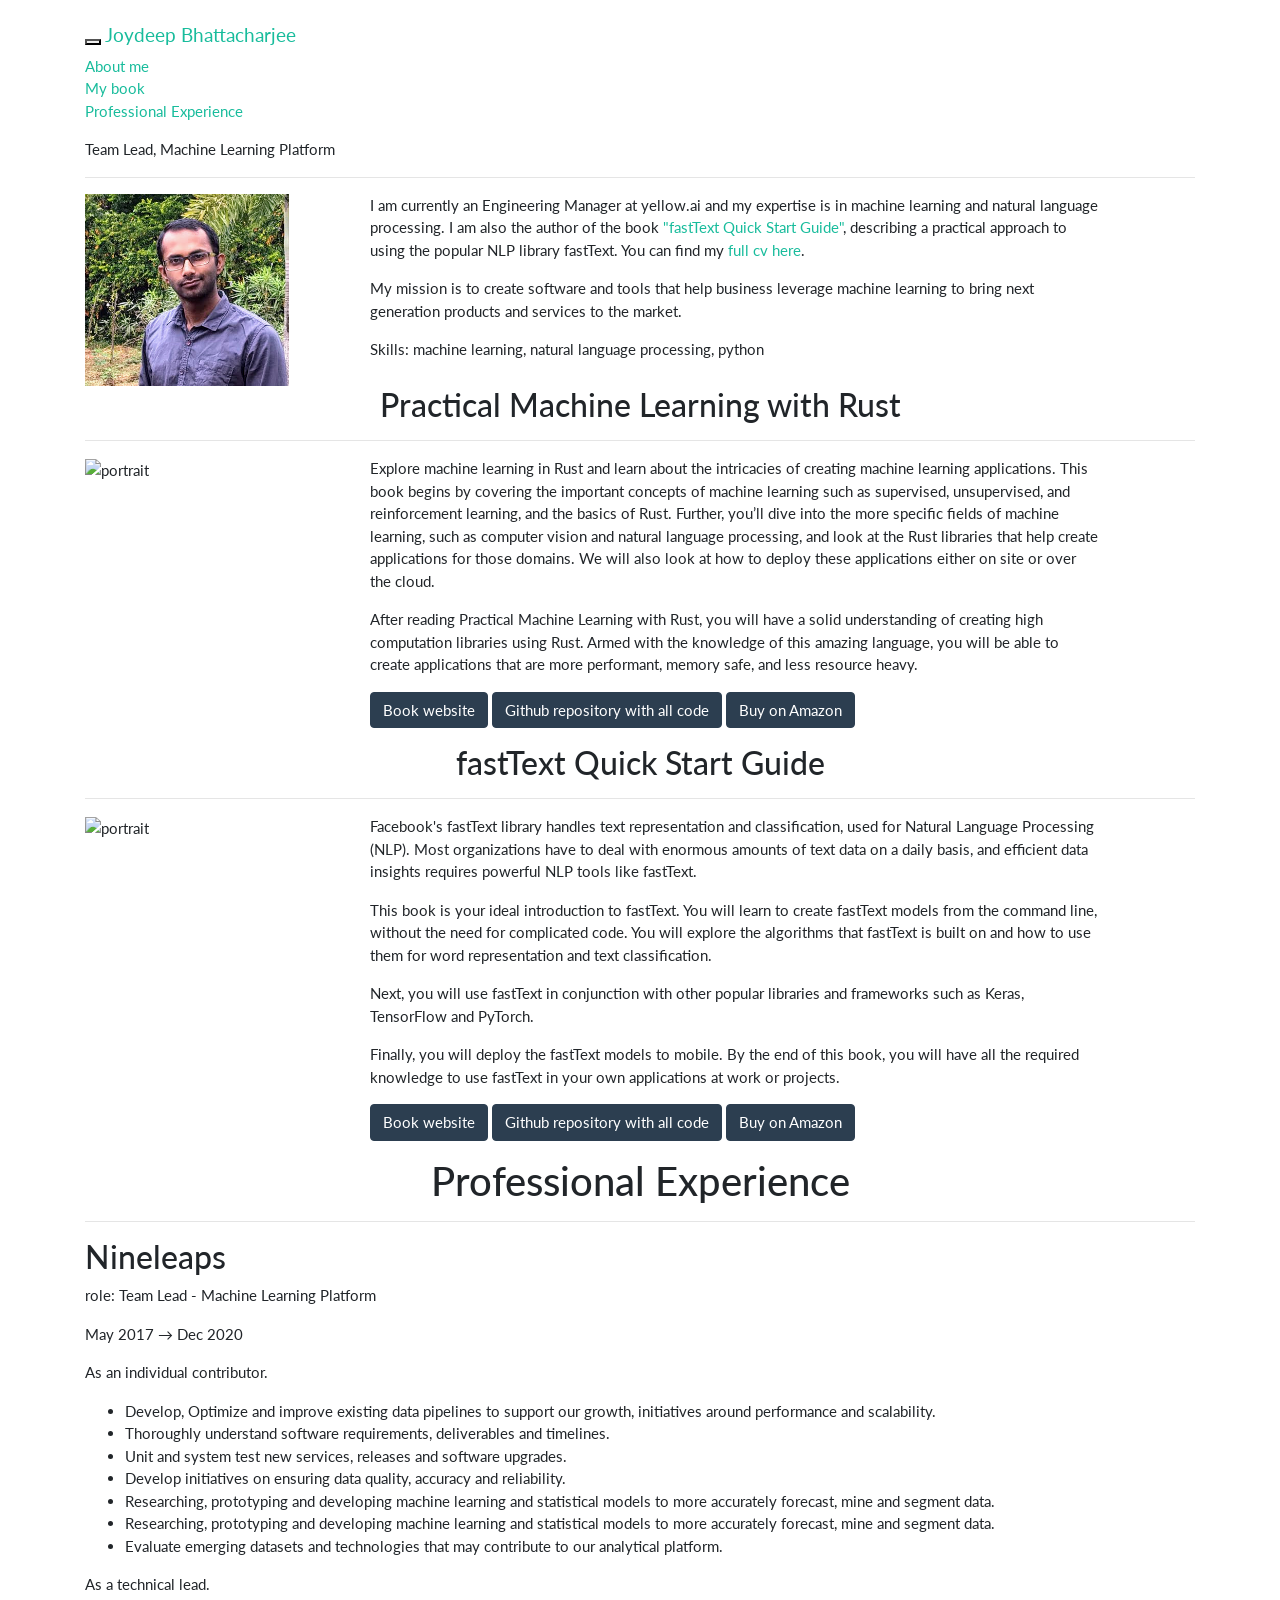
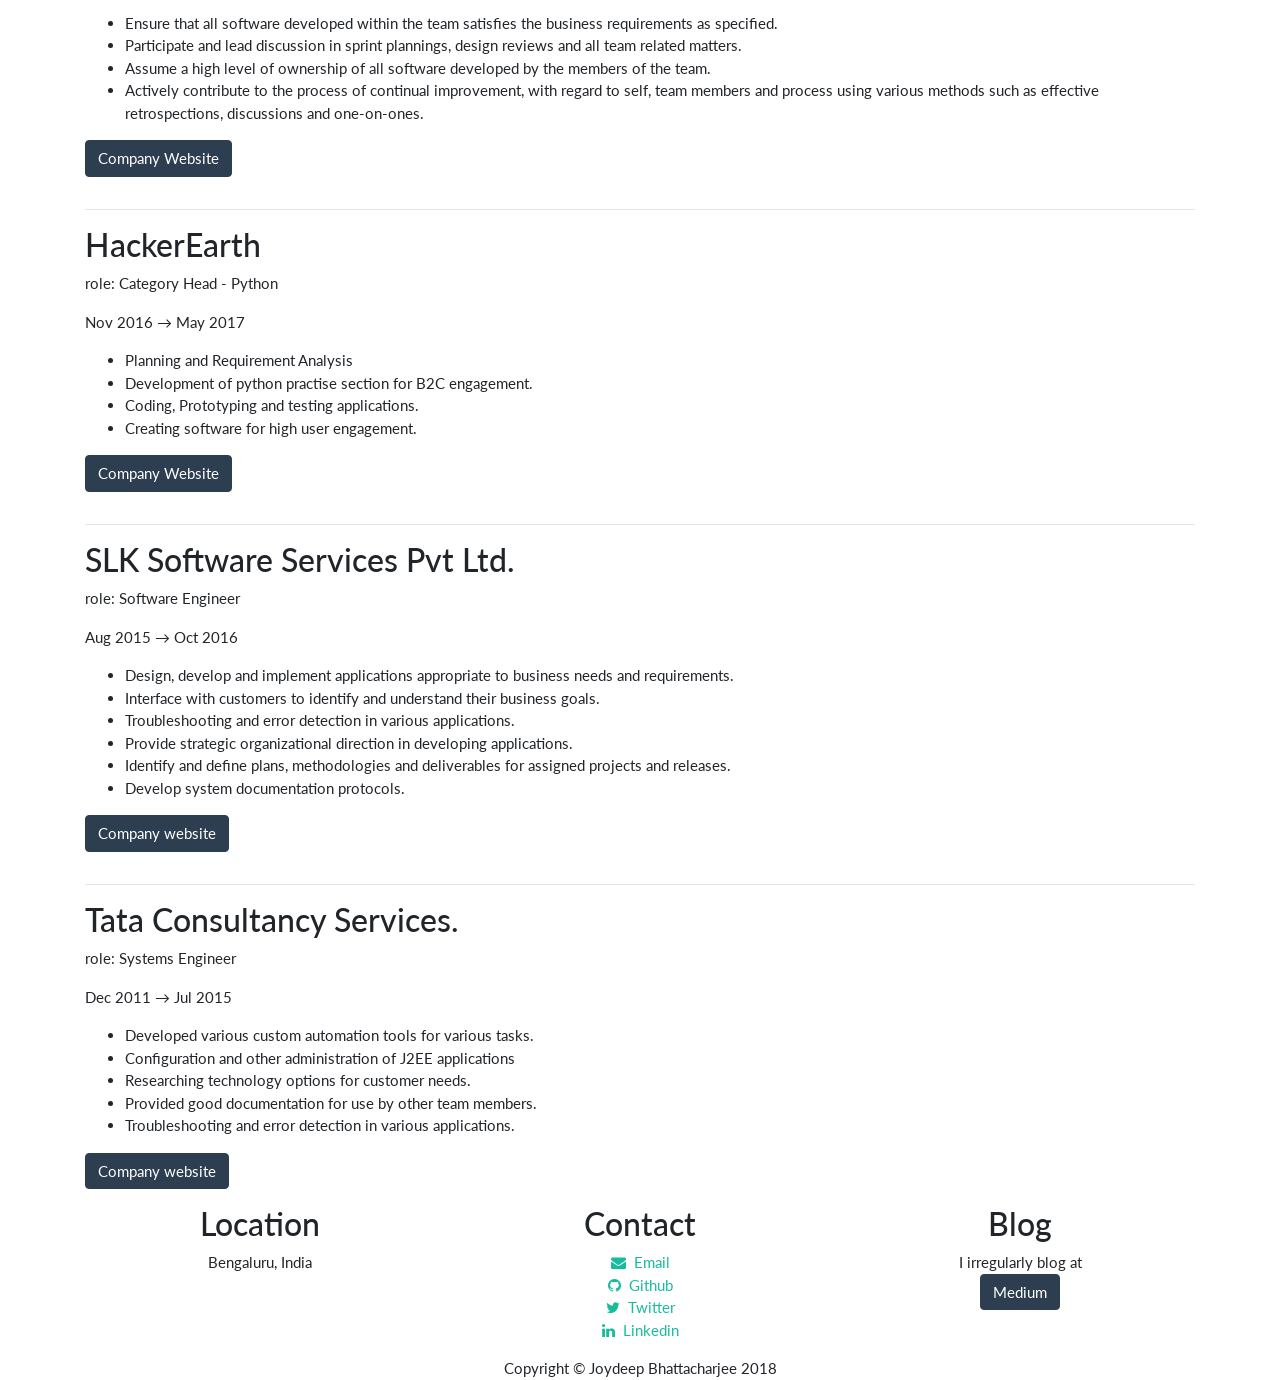
==== index.html @ 5b364156 "update nineleaps" ====
<!DOCTYPE html>
<html lang="en">

<head>

    <meta charset="utf-8">
    <meta http-equiv="X-UA-Compatible" content="IE=edge">
    <meta name="viewport" content="width=device-width, initial-scale=1">
    <meta name="description" content="Joydeep Bhattacharjee is a Principal Engineer working for Nineleaps. He works primarily in developing intelligent systems that can parse, process and data to solve challenging problems at work.">
    <meta name="author" content="Andreas Mueller">

    <title>Joydeep Bhattacharjee - Team Lead, Machine Learning Platform</title>

    <!-- Global site tag (gtag.js) - Google Analytics -->
    <!-- inpiration http://amueller.github.io/ -->
    <script async src="https://www.googletagmanager.com/gtag/js?id=UA-113098568-1"></script>
    <script>
  window.dataLayer = window.dataLayer || [];
    function gtag(){dataLayer.push(arguments);}
      gtag('js', new Date());

        gtag('config', 'UA-113098568-1');
    </script>

    <!-- Bootstrap Core CSS - Uses Bootswatch Flatly Theme: http://bootswatch.com/flatly/ -->
    <link href="css/bootstrap.min.css" rel="stylesheet">
    <!-- <link rel="stylesheet" href="http://maxcdn.bootstrapcdn.com/bootstrap/3.3.5/css/bootstrap.min.css"> -->
    <!-- <link href="https://stackpath.bootstrapcdn.com/bootstrap/4.1.3/css/bootstrap.min.css" rel="stylesheet"> -->
    <script src="https://ajax.googleapis.com/ajax/libs/jquery/1.11.3/jquery.min.js"></script>
    <script src="https://maxcdn.bootstrapcdn.com/bootstrap/3.3.5/js/bootstrap.min.js"></script>

    <!-- Custom CSS -->
    <link href="css/freelancer.css" rel="stylesheet">


    <!-- Custom Fonts -->
    <link href="https://stackpath.bootstrapcdn.com/font-awesome/4.7.0/css/font-awesome.min.css" rel="stylesheet" type="text/css">
    <link href="https://fonts.googleapis.com/css?family=Montserrat:400,700" rel="stylesheet" type="text/css">
    <link href="https://fonts.googleapis.com/css?family=Lato:400,700,400italic,700italic" rel="stylesheet" type="text/css">

    <!-- HTML5 Shim and Respond.js IE8 support of HTML5 elements and media queries -->
    <!-- WARNING: Respond.js doesn't work if you view the page via file:// -->
    <!--[if lt IE 9]>
        <script src="https://oss.maxcdn.com/libs/html5shiv/3.7.0/html5shiv.js"></script>
        <script src="https://oss.maxcdn.com/libs/respond.js/1.4.2/respond.min.js"></script>
    <![endif]-->

</head>

<body id="page-top" class="index">

    <nav class="navbar navbar-default navbar-fixed-top">
      <div class="container">
        <div class="navbar-header page-scroll">
            <button type="button" class="navbar-toggle" data-toggle="collapse" data-target="#bs-example-navbar-collapse-1">
                <span class="sr-only">Toggle navigation</span>
                <span class="icon-bar"></span>
                <span class="icon-bar"></span>
                <span class="icon-bar"></span>
            </button>
          <a class="navbar-brand" href="#page-top">Joydeep Bhattacharjee</a>
        </div>
        <!-- Collect the nav links, forms, and other content for toggling -->
        <!-- <div class="collapse navbar-collapse" id="bs-example-navbar-collapse-1"> -->
        <div class="active navbar-collapse" id="bs-example-navbar-collapse-1">
            <ul class="nav navbar-nav navbar-right">
                <li class="hidden">
                    <a href="#page-top"></a>
                </li>
                <li class="page-scroll">
                    <a href="#cv">About me</a>
                </li>
                <li class="page-scroll">
                    <a href="#book">My book</a>
                </li>
                <li class="page-scroll">
                    <a href="#software">Professional Experience</a>
                </li>
                <!-- <li class="page-scroll"><a href="#petprojects">Pet Projects</a></li> -->
            </ul>
        </div>
      </div>
    </nav>

    <!-- Header -->
    <header>
    <section id="cv" class="success">
        <div class="container">
            <div class="row">
                <div class="col-sm-12">
                    <div class="intro-text">
                        <span class="skills">Team Lead, Machine Learning Platform</span>
                        <hr class="star-light">
                    </div>
                </div>
            </div>
            <div class="row">   
                <div class="col-sm-3">
                    <img src="images/IMG-20171218-WA0020.jpg" alt="portrait" class="img-responsive img-rounded" alt="Cinque Terre" style="width:80%">
                </div>
                <div class="col-sm-8 text-left">
                    <p> I am currently an Engineering Manager at yellow.ai and my expertise is in machine learning and natural language processing. I am also the author of the book <a
                        href="#book">"fastText Quick Start Guide"</a>, describing a
                    practical approach to using the popular NLP library fastText.
                    You can find my <a href="https://github.com/infinite-Joy/infinite-Joy.github.io/raw/master/docs/joydeep_resume.pdf">full cv here</a>.  </p>
                    <p>
                    My mission is to create software and tools that help business leverage machine learning
                    to bring next generation products and services to the market.</p>
                    <p>
                    	Skills: machine learning, natural language processing, python
                    </p>
                </div>
            </div>
        </div>
    </section>
    </header>

    <section id="book1">
        <div class="container">
            <div class="row">
                <div class="col-sm-12">
                    <div class="text-center">
                        <h3>Practical Machine Learning with Rust</h3>
                        <hr class="star-primary">
                    </div>
                </div>
            </div>
            <div class="row">   
                <div class="col-sm-3">
                    <img src="https://images-na.ssl-images-amazon.com/images/I/41DTUUR59fL._SX331_BO1,204,203,200_.jpg" alt="portrait" class="img-responsive img-rounded" alt="Cinque Terre" style="width:80%">
                </div>
                <div class="col-sm-8 text-left">
                    <p>
                    Explore machine learning in Rust and learn about the intricacies of creating machine learning applications. This book begins by covering the important concepts of machine learning such as supervised, unsupervised, and reinforcement learning, and the basics of Rust. Further, you’ll dive into the more specific fields of machine learning, such as computer vision and natural language processing, and look at the Rust libraries that help create applications for those domains. We will also look at how to deploy these applications either on site or over the cloud.
                    </p>
                    <p>
                    	After reading Practical Machine Learning with Rust, you will have a solid understanding of creating high computation libraries using Rust. Armed with the knowledge of this amazing language, you will be able to create applications that are more performant, memory safe, and less resource heavy.
                    </p>
                    <p>
                    <a class="btn btn-primary" href="https://www.packtpub.com/big-data-and-business-intelligence/fasttext-quick-start-guide">Book website<span
                            class="glyphicon glyphicon-chevron-right">
                    </span></a>
                    <a class="btn btn-primary" href="https://github.com/PacktPublishing/fastText-Quick-Start-Guide">Github repository with all code <span
                            class="glyphicon glyphicon-chevron-right">
                    </span></a>
                    <a class="btn btn-primary" href="https://www.amazon.com/fastText-Quick-Start-Guide-representation-ebook/dp/B07FNY4KH7">Buy on Amazon<span
                            class="glyphicon glyphicon-chevron-right">
                    </span></a>
                    </p>
                </div>
            </div>
        </div>
    </section>
    <section id="book2">
        <div class="container">
            <div class="row">
                <div class="col-sm-12">
                    <div class="text-center">
                        <h3>fastText Quick Start Guide</h3>
                        <hr class="star-primary">
                    </div>
                </div>
            </div>
            <div class="row">   
                <div class="col-sm-3">
                    <img src="https://images-na.ssl-images-amazon.com/images/I/51cx2IzvnzL.jpg" alt="portrait" class="img-responsive img-rounded" alt="Cinque Terre" style="width:80%">
                </div>
                <div class="col-sm-8 text-left">
                    <p>
                    Facebook's fastText library handles text representation and classification, used for Natural Language Processing (NLP). Most organizations have to deal with enormous amounts of text data on a daily basis, and efficient data insights requires powerful NLP tools like fastText.
                    </p>
                    <p>
                    	This book is your ideal introduction to fastText. You will learn to create fastText models from the command line, without the need for complicated code. You will explore the algorithms that fastText is built on and how to use them for word representation and text classification.
                    </p>
                    <p>
                    	Next, you will use fastText in conjunction with other popular libraries and frameworks such as Keras, TensorFlow and PyTorch.
                    </p>
                    <p>
                    	Finally, you will deploy the fastText models to mobile. By the end of this book, you will have all the required knowledge to use fastText in your own applications at work or projects.
                    </p>
                    <p>
                    <a class="btn btn-primary" href="https://www.packtpub.com/big-data-and-business-intelligence/fasttext-quick-start-guide">Book website<span
                            class="glyphicon glyphicon-chevron-right">
                    </span></a>
                    <a class="btn btn-primary" href="https://github.com/PacktPublishing/fastText-Quick-Start-Guide">Github repository with all code <span
                            class="glyphicon glyphicon-chevron-right">
                    </span></a>
                    <a class="btn btn-primary" href="https://www.amazon.com/fastText-Quick-Start-Guide-representation-ebook/dp/B07FNY4KH7">Buy on Amazon<span
                            class="glyphicon glyphicon-chevron-right">
                    </span></a>
                    </p>
                </div>
            </div>
        </div>
    </section>


    <section id="software" class="success">
        <div class="container">
            <div class="row">
                <div class="col-sm-12 text-center">
                    <h2>Professional Experience</h2>
                    <hr class="star-light">
                </div>
            </div>
            <div class="row">
                <div class="col-sm-12">
                    <h3>Nineleaps</h3>
                    <p>role: Team Lead - Machine Learning Platform</p>
                    <p>May 2017 → Dec 2020</p>
                    <p>
                    	As an individual contributor.
                    </p>
                    <p>
                    	<ul style="list-style-type:disc">
                    		<li>
                    			Develop, Optimize and improve existing data pipelines to support our growth, initiatives around performance and
scalability.
                    		</li>
                    		<li>
                    			Thoroughly understand software requirements, deliverables and timelines.
                    		</li>
                    		<li>
                    			Unit and system test new services, releases and software upgrades.
                    		</li>
                    		<li>
                    			Develop initiatives on ensuring data quality, accuracy and reliability.
                    		</li>
                    		<li>
                    			Researching, prototyping and developing machine learning and statistical models to more accurately forecast, mine and segment data.
                    		</li>
                    		<li>
                    			Researching, prototyping and developing machine learning and statistical models to more accurately forecast, mine and segment data.
                    		</li>
                    		<li>
                    			Evaluate emerging datasets and technologies that may contribute to our analytical platform.
                    		</li>
                    	</ul>
                    </p>
                    <p>
                    	As a technical lead.
                    </p>
                    <p>
                    	<ul style="list-style-type:disc">
                    		<li>
                    			Ensure that all software developed within the team satisfies the business requirements as specified.
                    		</li>
                    		<li>
                    			Participate and lead discussion in sprint plannings, design reviews and all team related matters.
                    		</li>
                    		<li>
                    			Assume a high level of ownership of all software developed by the members of the team.
                    		</li>
                    		<li>
                    			Actively contribute to the process of continual improvement, with regard to self, team members and process using various methods such as effective retrospections, discussions and one-on-ones.
                    		</li>
                    	</ul>
                    </p>
                    <p>
                    <a class="btn btn-primary" href="https://www.nineleaps.com/">Company Website<span
                            class="glyphicon glyphicon-chevron-right">
                    </span></a>
                    </p>
                </div>
            </div>
            <hr>
            <div class="row">
                <div class="col-sm-12">
                    <h3>HackerEarth</h3>
                    <p>role: Category Head - Python</p>
                    <p>Nov 2016 → May 2017</p>
                    <p>
                    	<ul>
                    		<li>
                    			Planning and Requirement Analysis
                    		</li>
                    		<li>
                    			Development of python practise section for B2C engagement.
                    		</li>
                    		<li>
					Coding, Prototyping and testing applications.
                    		</li>
                    		<li>
					Creating software for high user engagement.
                    		</li>
                    	</ul>
                    </p>
		    <p>
                    <a class="btn btn-primary" href="https://www.hackerearth.com/">Company Website<span
                            class="glyphicon glyphicon-chevron-right">
                    </span></a>
                    </p>
                </div>
            </div>
            <hr>
            <div class="row">
                <div class="col-sm-12">
                    <h3>SLK Software Services Pvt Ltd.</h3>
                    <p>role: Software Engineer</p>
                    <p>Aug 2015 → Oct 2016</p>
                    <p>
                    	<ul>
                    		<li>
                    			Design, develop and implement applications appropriate to business needs and requirements.
                    		</li>
                    		<li>
                    			Interface with customers to identify and understand their business goals.
                    		</li>
                    		<li>
                    			Troubleshooting and error detection in various applications.
                    		</li>
                    		<li>
                    			Provide strategic organizational direction in developing applications.
                    		</li>
                    		<li>
                    			Identify and define plans, methodologies and deliverables for assigned projects and releases.
                    		</li>
                    		<li>
                    			Develop system documentation protocols.
                    		</li>
                    	</ul>
                    </p>
                    <p>
                    <a class="btn btn-primary" href="http://www.slkgroup.com/">Company website<span
                            class="glyphicon glyphicon-chevron-right">
                    </span></a>
                    </p>
                </div>
            </div>
            <hr>
            <div class="row">
                <div class="col-sm-12">
                    <h3>Tata Consultancy Services.</h3>
                    <p>role: Systems Engineer</p>
                    <p>Dec 2011 → Jul 2015</p>
                    <p>
                    	<ul>
                    		<li>
                    			Developed various custom automation tools for various tasks.
                    		</li>
                    		<li>
                    			Configuration and other administration of J2EE applications
                    		</li>
                    		<li>
                    			Researching technology options for customer needs.
                    		</li>
                    		<li>
                    			Provided good documentation for use by other team members.
                    		</li>
                    		<li>
                    			Troubleshooting and error detection in various applications.
                    		</li>
                    	</ul>
                    </p>
                    <p>
                    <a class="btn btn-primary" href="https://www.tcs.com/">Company website<span
                            class="glyphicon glyphicon-chevron-right">
                    </span></a>
                    </p>
                </div>
            </div>
        </div>
    </section>

    <!-- Footer -->
    <footer class="text-center">
        <div class="footer-above">
            <div class="container">
                <div class="row">
                    <div class="footer-col col-md-4">
                        <h3>Location</h3>
                        <p>Bengaluru, India</p>
                    </div>
                    <div class="footer-col col-md-4">
                        <h3>Contact</h3>
                        <ul class="list-inline">
                            <li>
                                <a href="mailto:joydeepubuntu@gmail.com" class="btn-social btn-outline"><i class="fa fa-envelope pr-1"></i> Email</button></a>
                            </li>
                            <li>
                                <a href="https://github.com/infinite-Joy" class="btn-social btn-outline"><i class="fa fa-github pr-1"></i> Github</button></a>
                            </li>
                            <li>
				                <a href="https://twitter.com/alt227Joydeep" class="btn-social btn-outline"><i class="fa fa-twitter pr-1"></i> Twitter</button></a>
                            </li>
                            <li>
                                <a href="https://www.linkedin.com/in/joydeep-bhattacharjee-934a1157/" class="btn-social btn-outline"><i class="fa fa-linkedin pr-1"></i> Linkedin</button></a>
                            </li>
                        </ul>
                    </div>
                    <div class="footer-col col-md-4">
                        <h3>Blog</h3>
                        <p>I irregularly blog at <br><a href="https://medium.com/@joydeepubuntu/latest"><button type="button" class="btn btn-primary btn-md">Medium</button></a></p>
                    </div>
                </div>
            </div>
        </div>
        <div class="footer-below">
            <div class="container">
                <div class="row">
                    <div class="col-sm-12">
                        Copyright &copy; Joydeep Bhattacharjee 2018
                    </div>
                </div>
            </div>
        </div>
    </footer>

    <!-- jQuery -->
    <!-- <script src="https://code.jquery.com/jquery-3.3.1.min.js"></script> -->

    <!-- Bootstrap Core JavaScript -->
    <!-- <script src="https://stackpath.bootstrapcdn.com/bootstrap/4.1.3/js/bootstrap.min.js"></script> -->

    <!-- Plugin JavaScript -->
    <script src="https://cdnjs.cloudflare.com/ajax/libs/jquery-easing/1.3/jquery.easing.min.js"></script>
    <script src="https://cdnjs.cloudflare.com/ajax/libs/classie/1.0.1/classie.min.js"></script>
    <script src="https://cdnjs.cloudflare.com/ajax/libs/animated-header/0.0.1/js/cbpAnimatedHeader.min.js"></script>

    <!-- Contact Form JavaScript -->
    <script src="https://cdnjs.cloudflare.com/ajax/libs/jqBootstrapValidation/1.3.7/jqBootstrapValidation.min.js"></script>
    <script src="js/contact_me.js"></script>

    <!-- Custom Theme JavaScript -->
    <script src="js/freelancer.js"></script>

</body>

</html>
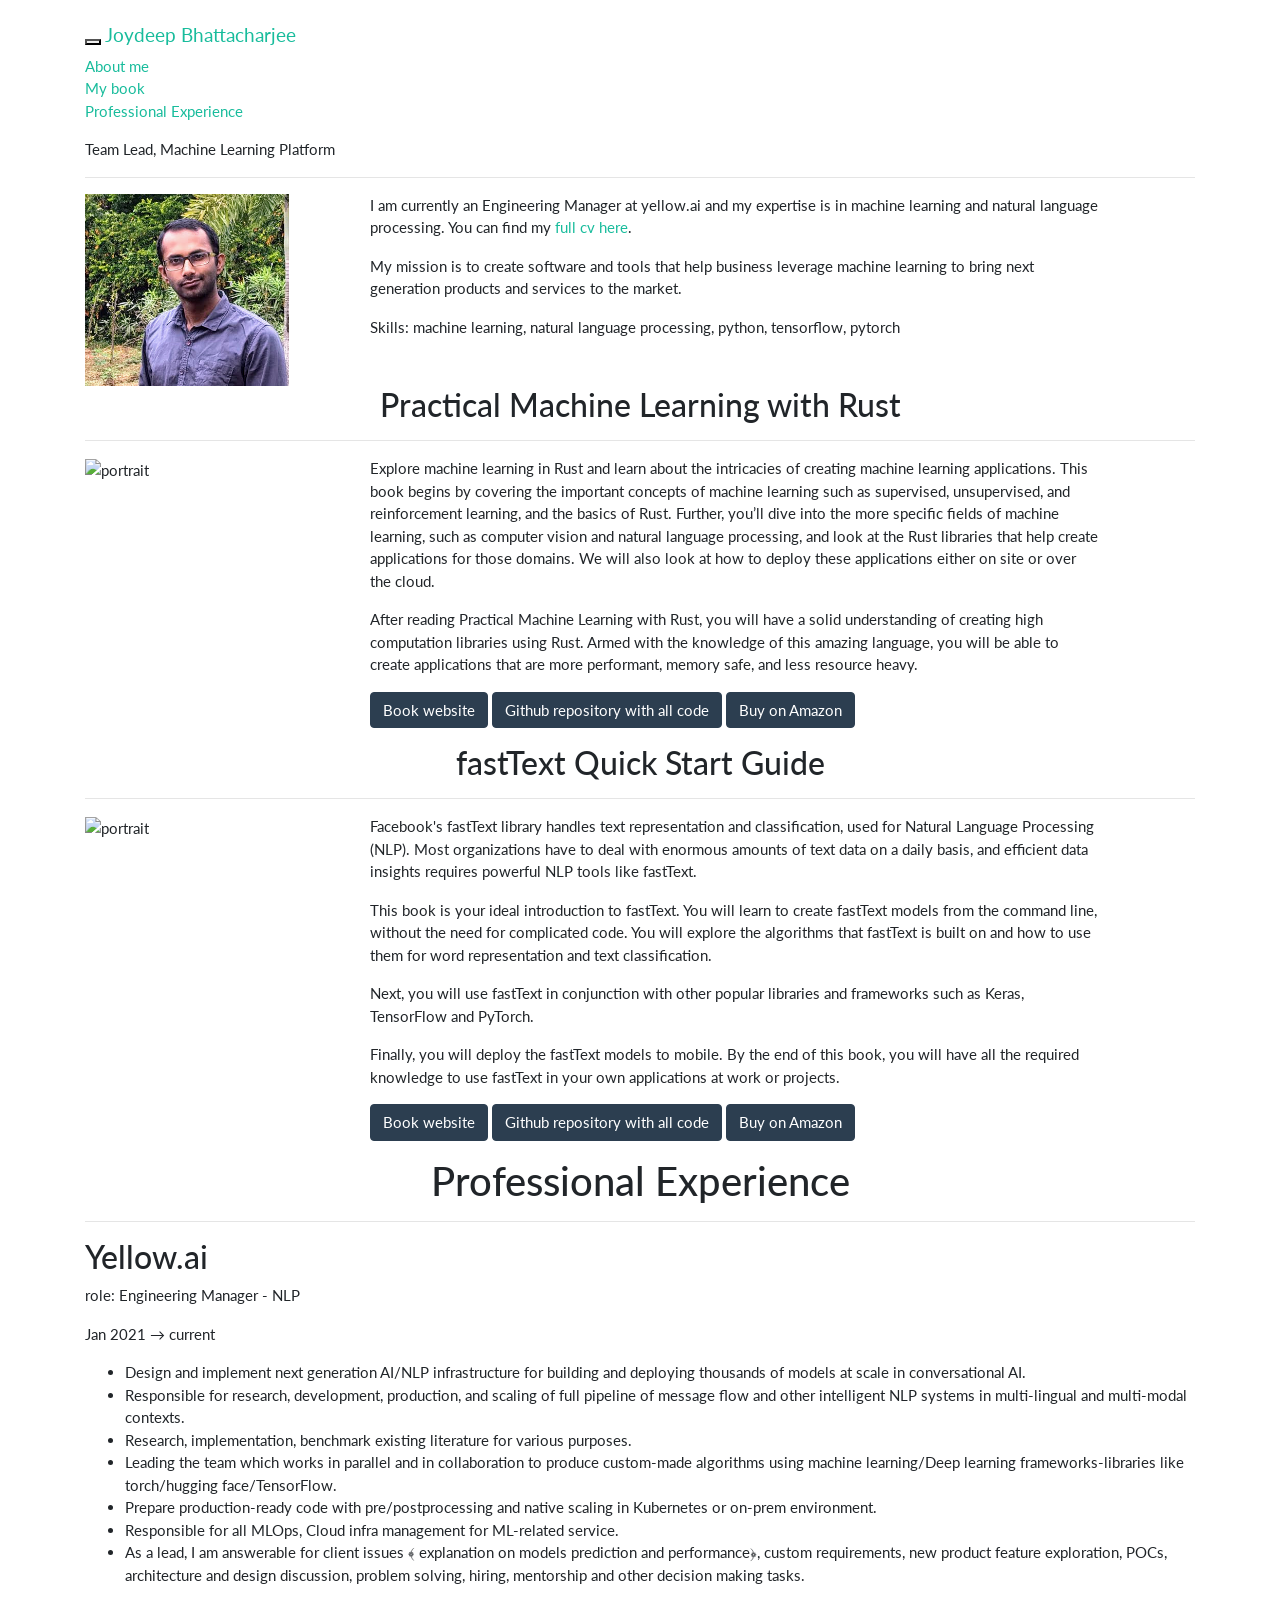
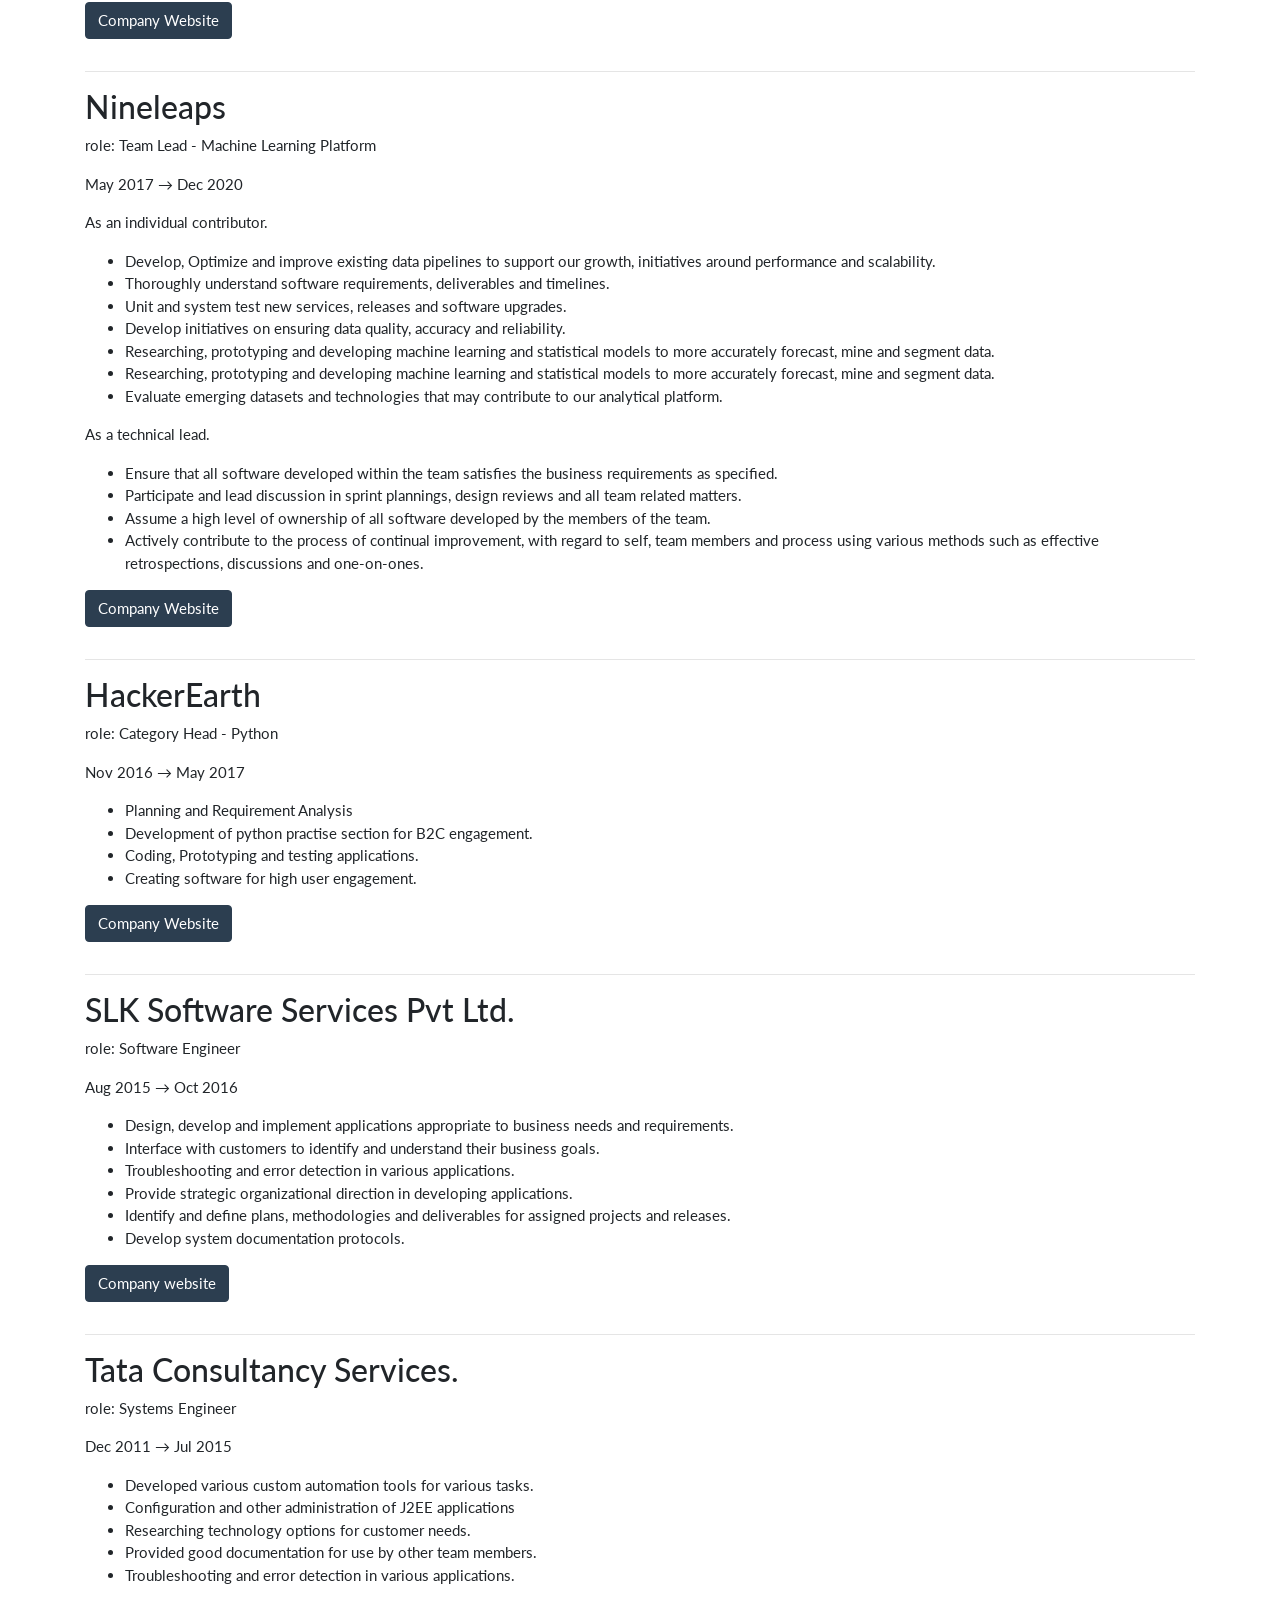
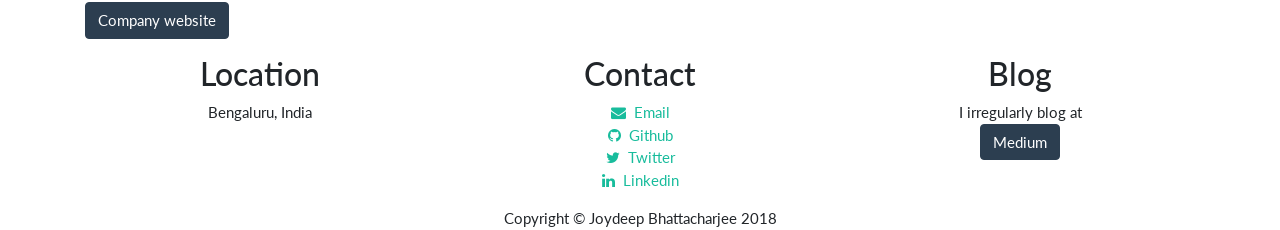
==== commit bf3d50be: "add yellow ai experience" ====
--- a/index.html
+++ b/index.html
@@ -100,15 +100,16 @@
                     <img src="images/IMG-20171218-WA0020.jpg" alt="portrait" class="img-responsive img-rounded" alt="Cinque Terre" style="width:80%">
                 </div>
                 <div class="col-sm-8 text-left">
-                    <p> I am currently an Engineering Manager at yellow.ai and my expertise is in machine learning and natural language processing. I am also the author of the book <a
-                        href="#book">"fastText Quick Start Guide"</a>, describing a
-                    practical approach to using the popular NLP library fastText.
-                    You can find my <a href="https://github.com/infinite-Joy/infinite-Joy.github.io/raw/master/docs/joydeep_resume.pdf">full cv here</a>.  </p>
-                    <p>
-                    My mission is to create software and tools that help business leverage machine learning
-                    to bring next generation products and services to the market.</p>
-                    <p>
-                    	Skills: machine learning, natural language processing, python
+                    <p>
+                        I am currently an Engineering Manager at yellow.ai and my expertise is in machine learning and natural language processing. 
+                        You can find my <a href="https://github.com/infinite-Joy/infinite-Joy.github.io/raw/master/docs/joydeep_resume.pdf">full cv here</a>.
+                    </p>
+                    <p>
+                        My mission is to create software and tools that help business leverage machine learning
+                        to bring next generation products and services to the market.
+                    </p>
+                    <p>
+                    	Skills: machine learning, natural language processing, python, tensorflow, pytorch
                     </p>
                 </div>
             </div>
@@ -204,6 +205,46 @@
                     <hr class="star-light">
                 </div>
             </div>
+            <div class="row">
+                <div class="col-sm-12">
+                    <h3>Yellow.ai</h3>
+                    <p>role: Engineering Manager - NLP</p>
+                    <p>Jan 2021 → current</p>
+                    <p>
+                    	<ul style="list-style-type:disc">
+                    		<li>
+                    			Design and implement next generation AI/NLP infrastructure for building and deploying thousands of models at scale in conversational AI.
+                    		</li>
+                    		<li>
+                    			Responsible for research, development, production, and scaling of full pipeline of message flow and other intelligent NLP systems in multi‐lingual and multi‐modal contexts.
+                    		</li>
+                    		<li>
+                    			Research, implementation, benchmark existing literature for various purposes.
+                    		</li>
+                    		<li>
+                    			Leading the team which works in parallel and in collaboration to produce custom‐made algorithms using machine learning/Deep learning frameworks‐libraries like torch/hugging face/TensorFlow.
+                    		</li>
+                    		<li>
+                    			Prepare production‐ready code with pre/postprocessing and native scaling in Kubernetes or on‐prem environment.
+                    		</li>
+                    		<li>
+                    			Responsible for all MLOps, Cloud infra management for ML‐related service.
+                    		</li>
+                    		<li>
+                    			As a lead, I am answerable for client issues ﴾ explanation on models prediction and performance﴿, custom
+requirements, new product feature exploration, POCs, architecture and design discussion, problem solving,
+hiring, mentorship and other decision making tasks.
+                    		</li>
+                    	</ul>
+                    </p>
+                    <p>
+                    <a class="btn btn-primary" href="https://yellow.ai/">Company Website<span
+                            class="glyphicon glyphicon-chevron-right">
+                    </span></a>
+                    </p>
+                </div>
+            </div>
+            <hr>
             <div class="row">
                 <div class="col-sm-12">
                     <h3>Nineleaps</h3>
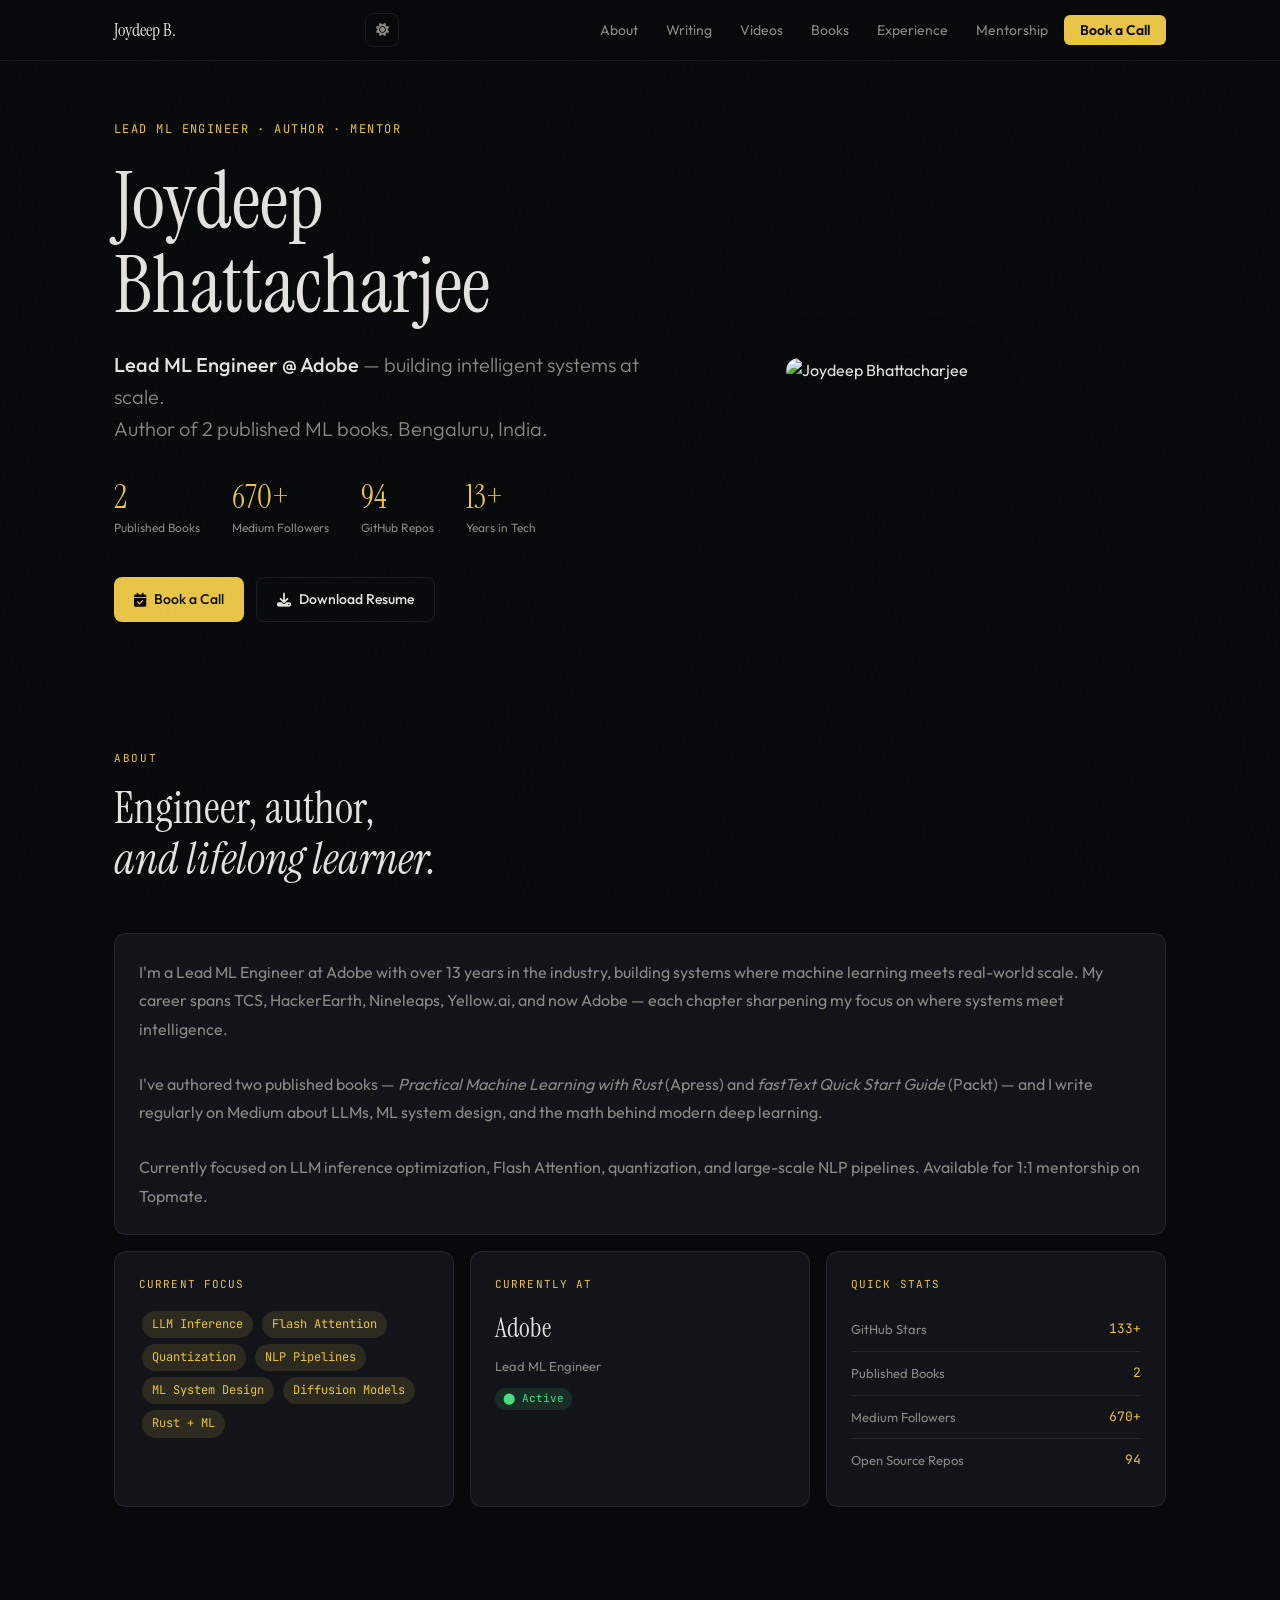
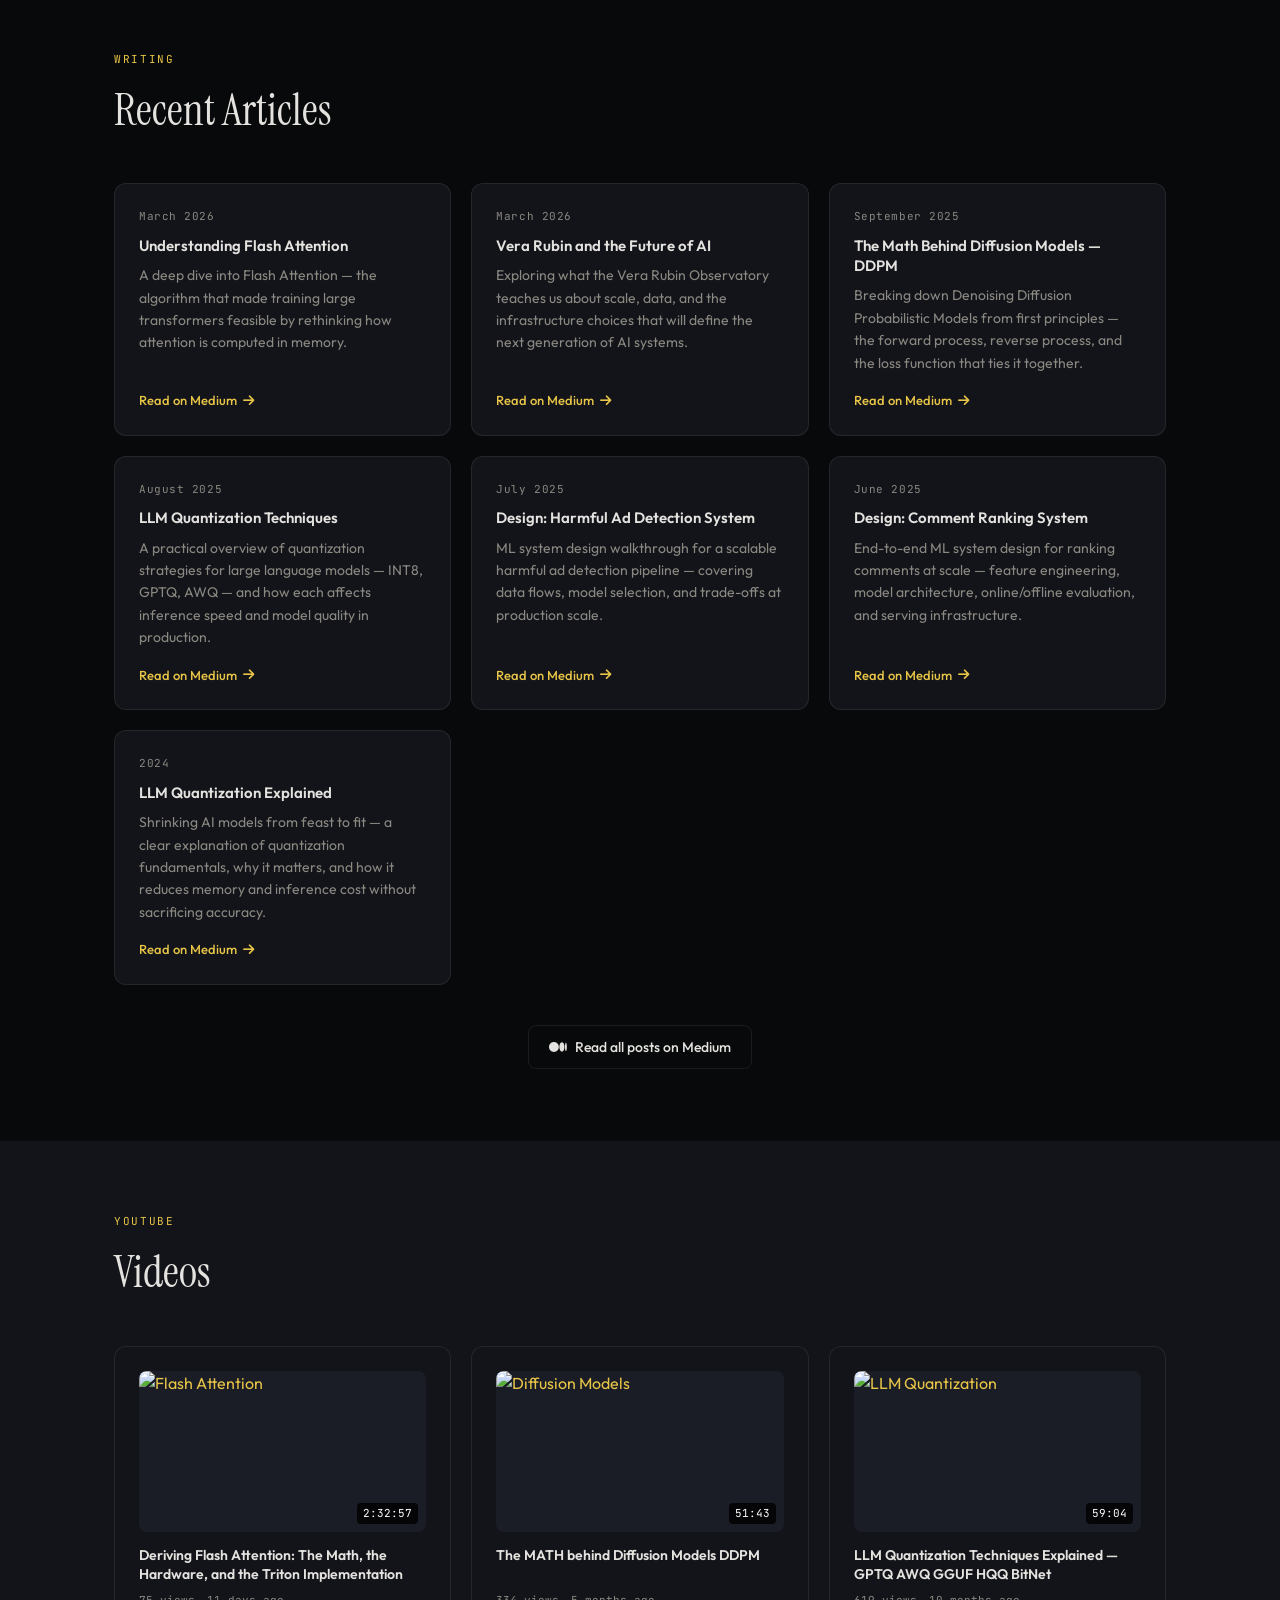
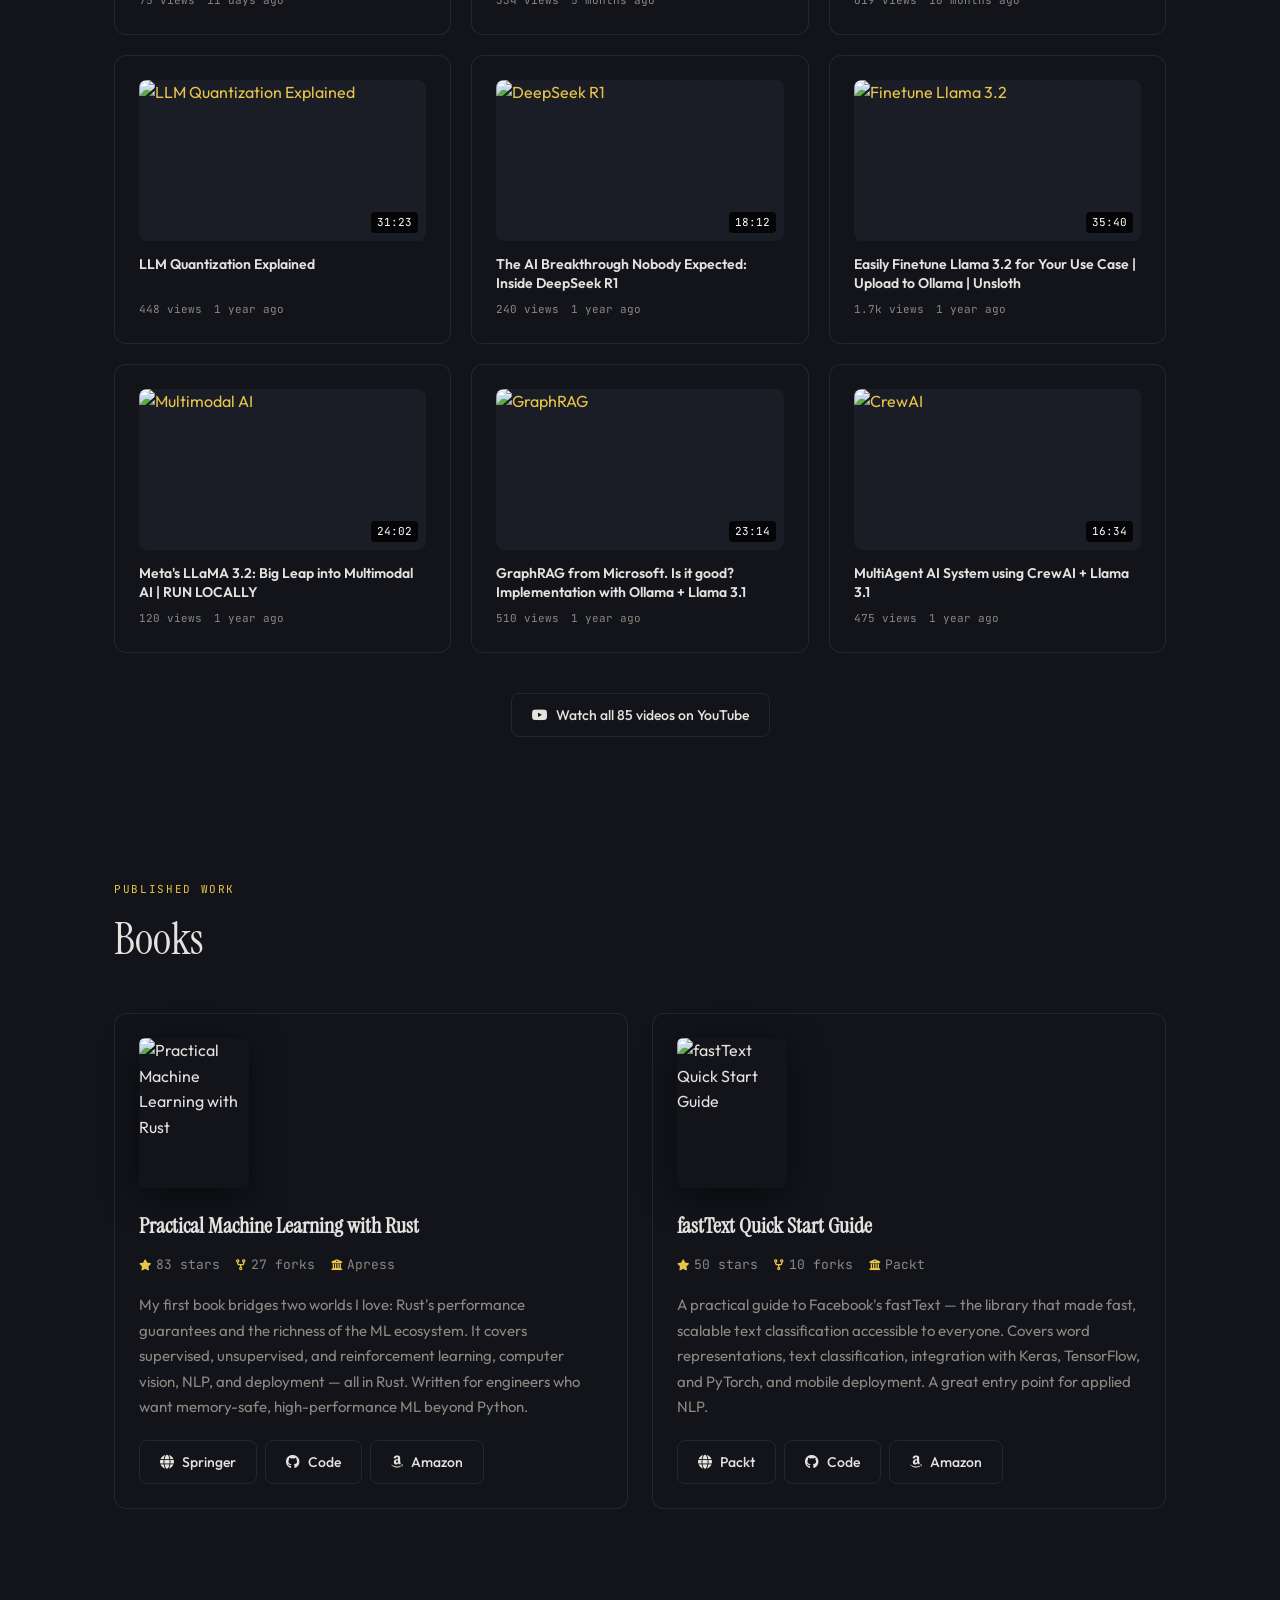
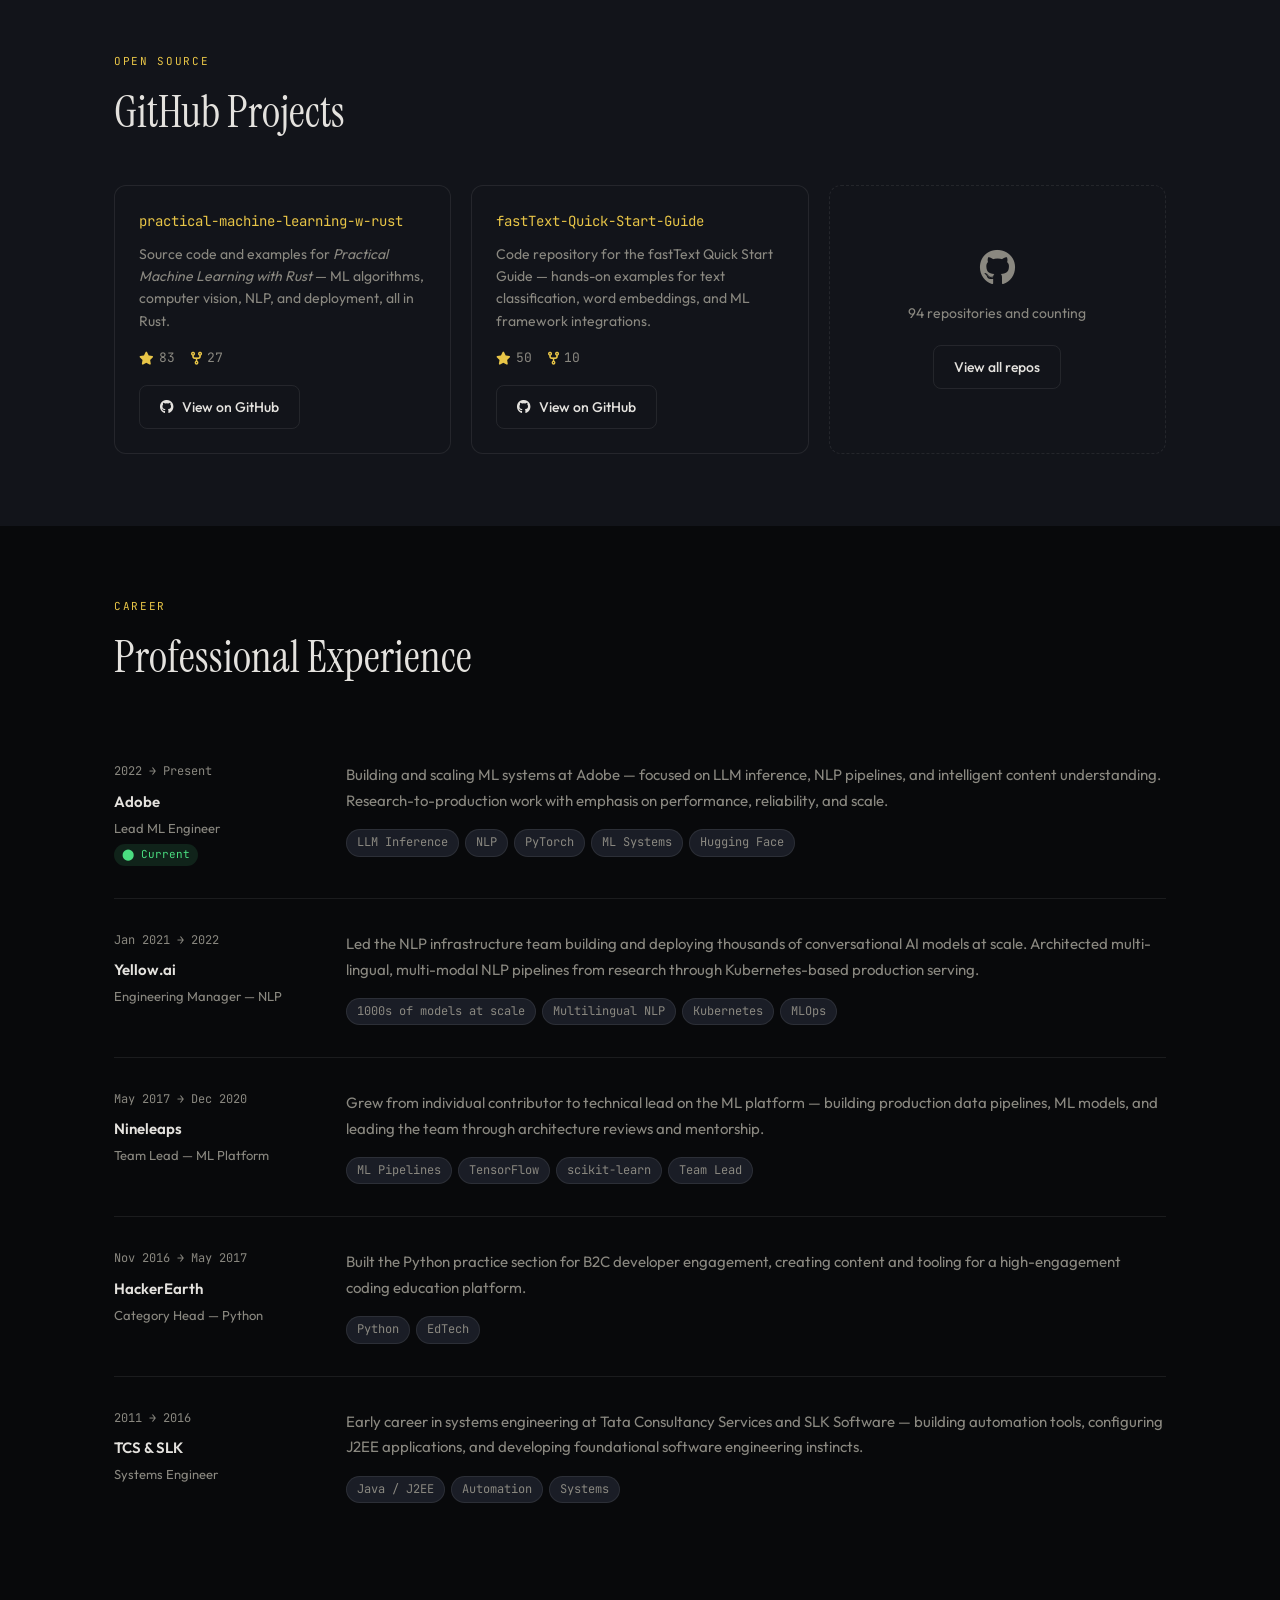
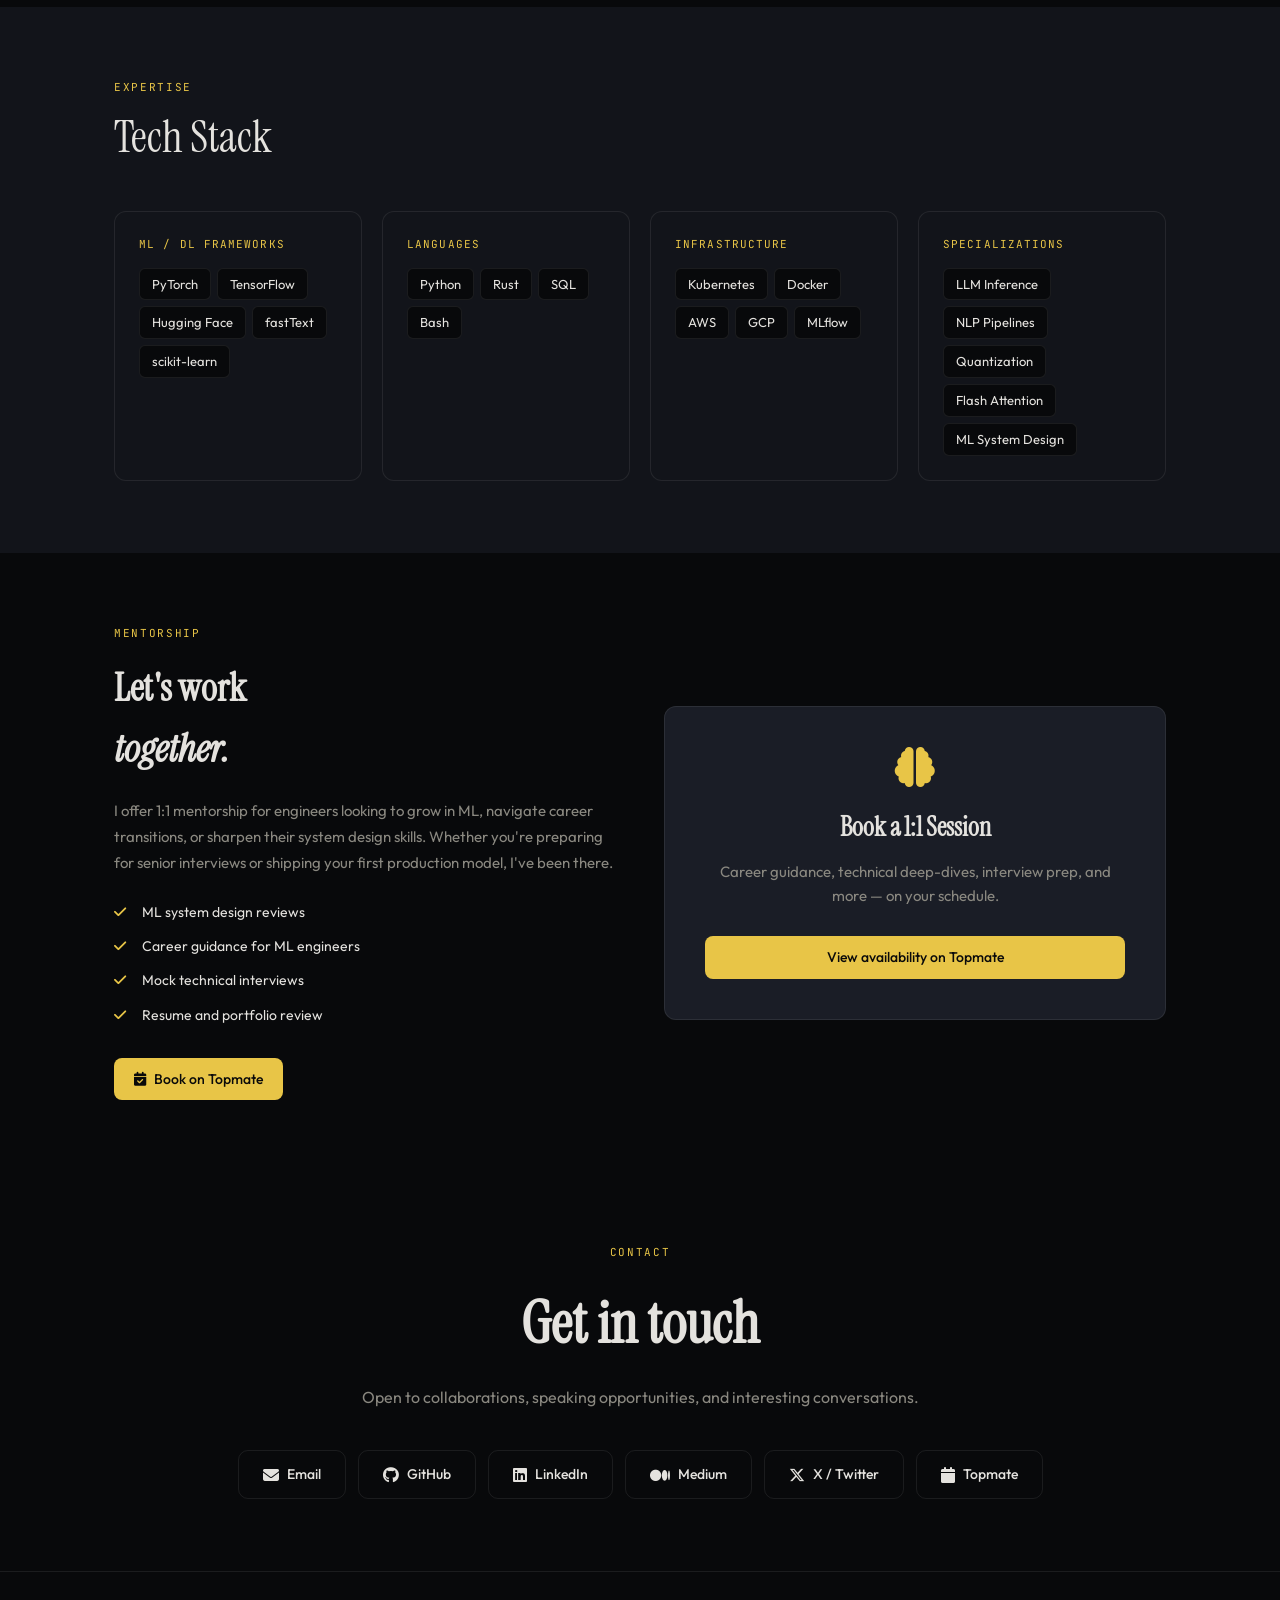
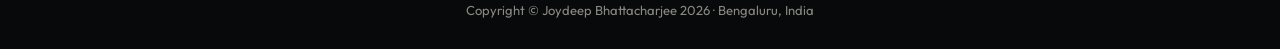
==== commit c9295b83: "Update index.html for 2026 format" ====
--- a/index.html
+++ b/index.html
@@ -1,471 +1,1322 @@
-
 <!DOCTYPE html>
 <html lang="en">
 
 <head>
-
     <meta charset="utf-8">
     <meta http-equiv="X-UA-Compatible" content="IE=edge">
     <meta name="viewport" content="width=device-width, initial-scale=1">
-    <meta name="description" content="Joydeep Bhattacharjee is a Principal Engineer working for Nineleaps. He works primarily in developing intelligent systems that can parse, process and data to solve challenging problems at work.">
-    <meta name="author" content="Andreas Mueller">
-
-    <title>Joydeep Bhattacharjee - Team Lead, Machine Learning Platform</title>
-
-    <!-- Global site tag (gtag.js) - Google Analytics -->
-    <!-- inpiration http://amueller.github.io/ -->
+    <meta name="description" content="Joydeep Bhattacharjee — Lead ML Engineer at Adobe, published author of 2 ML books, and mentor. Specializing in LLM inference, NLP, and ML systems at scale.">
+    <meta name="author" content="Joydeep Bhattacharjee">
+
+    <!-- Open Graph -->
+    <meta property="og:title" content="Joydeep Bhattacharjee — Lead ML Engineer · Author · Mentor">
+    <meta property="og:description" content="Lead ML Engineer at Adobe, author of 2 published ML books, and mentor. Specializing in LLM inference, NLP, and ML systems.">
+    <meta property="og:type" content="website">
+    <meta property="og:url" content="https://infinite-joy.github.io">
+
+    <title>Joydeep Bhattacharjee — Lead ML Engineer · Author · Mentor</title>
+
+    <!-- Google Analytics -->
     <script async src="https://www.googletagmanager.com/gtag/js?id=UA-113098568-1"></script>
     <script>
-  window.dataLayer = window.dataLayer || [];
-    function gtag(){dataLayer.push(arguments);}
-      gtag('js', new Date());
-
+        window.dataLayer = window.dataLayer || [];
+        function gtag(){dataLayer.push(arguments);}
+        gtag('js', new Date());
         gtag('config', 'UA-113098568-1');
     </script>
 
-    <!-- Bootstrap Core CSS - Uses Bootswatch Flatly Theme: http://bootswatch.com/flatly/ -->
-    <link href="css/bootstrap.min.css" rel="stylesheet">
-    <!-- <link rel="stylesheet" href="http://maxcdn.bootstrapcdn.com/bootstrap/3.3.5/css/bootstrap.min.css"> -->
-    <!-- <link href="https://stackpath.bootstrapcdn.com/bootstrap/4.1.3/css/bootstrap.min.css" rel="stylesheet"> -->
-    <script src="https://ajax.googleapis.com/ajax/libs/jquery/1.11.3/jquery.min.js"></script>
-    <script src="https://maxcdn.bootstrapcdn.com/bootstrap/3.3.5/js/bootstrap.min.js"></script>
-
-    <!-- Custom CSS -->
-    <link href="css/freelancer.css" rel="stylesheet">
-
-
-    <!-- Custom Fonts -->
-    <link href="https://stackpath.bootstrapcdn.com/font-awesome/4.7.0/css/font-awesome.min.css" rel="stylesheet" type="text/css">
-    <link href="https://fonts.googleapis.com/css?family=Montserrat:400,700" rel="stylesheet" type="text/css">
-    <link href="https://fonts.googleapis.com/css?family=Lato:400,700,400italic,700italic" rel="stylesheet" type="text/css">
-
-    <!-- HTML5 Shim and Respond.js IE8 support of HTML5 elements and media queries -->
-    <!-- WARNING: Respond.js doesn't work if you view the page via file:// -->
-    <!--[if lt IE 9]>
-        <script src="https://oss.maxcdn.com/libs/html5shiv/3.7.0/html5shiv.js"></script>
-        <script src="https://oss.maxcdn.com/libs/respond.js/1.4.2/respond.min.js"></script>
-    <![endif]-->
-
+    <!-- Fonts -->
+    <link rel="preconnect" href="https://fonts.googleapis.com">
+    <link rel="preconnect" href="https://fonts.gstatic.com" crossorigin>
+    <link href="https://fonts.googleapis.com/css2?family=Instrument+Serif:ital@0;1&family=Outfit:wght@300;400;500;600;700&family=JetBrains+Mono:wght@400;500&display=swap" rel="stylesheet">
+
+    <!-- Font Awesome 6 -->
+    <link rel="stylesheet" href="https://cdnjs.cloudflare.com/ajax/libs/font-awesome/6.5.0/css/all.min.css">
+
+    <style>
+        :root {
+            --bg: #08090b;
+            --surface: #12141a;
+            --surface-2: #1a1d26;
+            --text: #e4e2de;
+            --text-muted: #8a8880;
+            --accent: #e8c547;
+            --accent-dim: rgba(232, 197, 71, 0.12);
+            --green: #4ade80;
+            --blue: #60a5fa;
+            --border: rgba(255, 255, 255, 0.08);
+            --nav-bg: rgba(8, 9, 11, 0.88);
+            --grain-opacity: 0.4;
+            --font-display: 'Instrument Serif', Georgia, serif;
+            --font-body: 'Outfit', system-ui, sans-serif;
+            --font-mono: 'JetBrains Mono', 'Courier New', monospace;
+            --radius: 12px;
+        }
+
+        [data-theme="light"] {
+            --bg: #f5f4f0;
+            --surface: #ffffff;
+            --surface-2: #ece9e3;
+            --text: #1a1815;
+            --text-muted: #6b6860;
+            --accent: #b8941a;
+            --accent-dim: rgba(184, 148, 26, 0.12);
+            --green: #16a34a;
+            --blue: #2563eb;
+            --border: rgba(0, 0, 0, 0.1);
+            --nav-bg: rgba(245, 244, 240, 0.9);
+            --grain-opacity: 0.15;
+        }
+
+        *, *::before, *::after { box-sizing: border-box; margin: 0; padding: 0; }
+        html { scroll-behavior: smooth; }
+
+        body {
+            background: var(--bg);
+            color: var(--text);
+            font-family: var(--font-body);
+            font-size: 16px;
+            line-height: 1.6;
+            overflow-x: hidden;
+        }
+
+        body::before {
+            content: '';
+            position: fixed;
+            inset: 0;
+            background-image: url("data:image/svg+xml,%3Csvg viewBox='0 0 256 256' xmlns='http://www.w3.org/2000/svg'%3E%3Cfilter id='noise'%3E%3CfeTurbulence type='fractalNoise' baseFrequency='0.9' numOctaves='4' stitchTiles='stitch'/%3E%3C/filter%3E%3Crect width='100%25' height='100%25' filter='url(%23noise)' opacity='0.03'/%3E%3C/svg%3E");
+            pointer-events: none;
+            z-index: 9999;
+            opacity: var(--grain-opacity);
+        }
+
+        .container { max-width: 1100px; margin: 0 auto; padding: 0 24px; }
+        .section { padding: 72px 0; }
+
+        .section-label {
+            font-family: var(--font-mono);
+            font-size: 11px;
+            letter-spacing: 0.15em;
+            text-transform: uppercase;
+            color: var(--accent);
+            margin-bottom: 16px;
+        }
+
+        .section-title {
+            font-family: var(--font-display);
+            font-size: clamp(28px, 4vw, 44px);
+            font-weight: 400;
+            line-height: 1.15;
+            margin-bottom: 48px;
+        }
+
+        a { color: var(--accent); text-decoration: none; transition: opacity 0.2s; }
+        a:hover { opacity: 0.8; }
+
+        .btn {
+            display: inline-flex;
+            align-items: center;
+            gap: 8px;
+            padding: 10px 20px;
+            border-radius: 8px;
+            font-family: var(--font-body);
+            font-size: 14px;
+            font-weight: 500;
+            cursor: pointer;
+            transition: all 0.2s;
+            text-decoration: none;
+            border: none;
+        }
+        .btn-primary { background: var(--accent); color: #0a0a0a; }
+        .btn-primary:hover { opacity: 0.9; transform: translateY(-1px); color: #0a0a0a; }
+        .btn-outline { background: transparent; color: var(--text); border: 1px solid var(--border); }
+        .btn-outline:hover { border-color: var(--accent); color: var(--accent); }
+
+        .card {
+            background: var(--surface);
+            border: 1px solid var(--border);
+            border-radius: var(--radius);
+            padding: 24px;
+            transition: border-color 0.2s, transform 0.2s;
+        }
+        .card:hover { border-color: rgba(232, 197, 71, 0.25); transform: translateY(-2px); }
+
+        /* NAV */
+        nav {
+            position: fixed;
+            top: 0; left: 0; right: 0;
+            z-index: 100;
+            background: var(--nav-bg);
+            backdrop-filter: blur(16px);
+            border-bottom: 1px solid var(--border);
+            transition: background 0.3s;
+        }
+        .nav-inner {
+            display: flex;
+            align-items: center;
+            justify-content: space-between;
+            height: 60px;
+        }
+        .nav-brand {
+            font-family: var(--font-display);
+            font-size: 18px;
+            color: var(--text);
+            text-decoration: none;
+        }
+        .nav-links {
+            display: flex;
+            align-items: center;
+            gap: 4px;
+            list-style: none;
+        }
+        .nav-links a {
+            color: var(--text-muted);
+            font-size: 14px;
+            padding: 6px 12px;
+            border-radius: 6px;
+            transition: color 0.2s;
+        }
+        .nav-links a:hover { color: var(--text); }
+        .nav-links .nav-cta {
+            background: var(--accent);
+            color: #0a0a0a;
+            font-weight: 600;
+            padding: 6px 16px;
+            border-radius: 6px;
+        }
+        .nav-links .nav-cta:hover { opacity: 0.9; color: #0a0a0a; }
+        .nav-toggle {
+            display: none;
+            background: none;
+            border: none;
+            color: var(--text);
+            font-size: 20px;
+            cursor: pointer;
+        }
+
+        /* HERO */
+        #hero { padding: 120px 0 56px; }
+        .hero-inner {
+            display: grid;
+            grid-template-columns: 1fr 380px;
+            gap: 56px;
+            align-items: center;
+        }
+        .hero-image img {
+            width: 100%;
+            aspect-ratio: 4/5;
+            object-fit: cover;
+            object-position: top;
+            border-radius: 20px;
+            box-shadow: 0 24px 64px rgba(0,0,0,0.25);
+        }
+        .hero-eyebrow {
+            font-family: var(--font-mono);
+            font-size: 12px;
+            letter-spacing: 0.12em;
+            text-transform: uppercase;
+            color: var(--accent);
+            margin-bottom: 20px;
+        }
+        .hero-name {
+            font-family: var(--font-display);
+            font-size: clamp(44px, 7vw, 80px);
+            font-weight: 400;
+            line-height: 1.05;
+            margin-bottom: 22px;
+        }
+        .hero-title {
+            font-size: clamp(16px, 2vw, 20px);
+            color: var(--text-muted);
+            margin-bottom: 36px;
+            font-weight: 300;
+            max-width: 560px;
+        }
+        .hero-title .highlight { color: var(--text); font-weight: 500; }
+        .hero-stats {
+            display: flex;
+            flex-wrap: wrap;
+            gap: 32px;
+            margin-bottom: 40px;
+        }
+        .hero-stat { display: flex; flex-direction: column; }
+        .hero-stat-value {
+            font-family: var(--font-display);
+            font-size: 32px;
+            color: var(--accent);
+            line-height: 1;
+        }
+        .hero-stat-label { font-size: 12px; color: var(--text-muted); margin-top: 5px; }
+        .hero-actions { display: flex; flex-wrap: wrap; gap: 12px; }
+
+        /* ABOUT */
+        .bento-grid {
+            display: grid;
+            grid-template-columns: repeat(12, 1fr);
+            gap: 16px;
+        }
+        .bento-bio { grid-column: span 7; }
+        .bento-photo { grid-column: span 5; }
+        .bento-focus { grid-column: span 4; }
+        .bento-current { grid-column: span 4; }
+        .bento-stats { grid-column: span 4; }
+
+        .bento-photo .card {
+            padding: 0;
+            overflow: hidden;
+            height: 100%;
+            min-height: 280px;
+        }
+        .bento-photo img {
+            width: 100%;
+            height: 100%;
+            object-fit: cover;
+            display: block;
+        }
+
+        .focus-tag {
+            display: inline-block;
+            background: var(--accent-dim);
+            color: var(--accent);
+            font-size: 12px;
+            font-family: var(--font-mono);
+            padding: 4px 10px;
+            border-radius: 20px;
+            margin: 3px;
+        }
+
+        .stat-row {
+            display: flex;
+            justify-content: space-between;
+            align-items: center;
+            padding: 11px 0;
+            border-bottom: 1px solid var(--border);
+        }
+        .stat-row:last-child { border-bottom: none; }
+        .stat-row-label { font-size: 13px; color: var(--text-muted); }
+        .stat-row-value { font-family: var(--font-mono); color: var(--accent); font-size: 13px; }
+
+        .current-badge {
+            display: inline-block;
+            background: rgba(74, 222, 128, 0.12);
+            color: var(--green);
+            font-size: 11px;
+            font-family: var(--font-mono);
+            padding: 2px 8px;
+            border-radius: 20px;
+            margin-top: 8px;
+        }
+
+        /* BOOKS */
+        #books { background: var(--surface); }
+        .book-grid {
+            display: grid;
+            grid-template-columns: repeat(auto-fit, minmax(320px, 1fr));
+            gap: 24px;
+        }
+        .book-card { display: flex; flex-direction: column; }
+        .book-cover {
+            width: 110px;
+            height: 150px;
+            object-fit: cover;
+            border-radius: 6px;
+            margin-bottom: 20px;
+            box-shadow: 0 8px 32px rgba(0, 0, 0, 0.5);
+        }
+        .book-title {
+            font-family: var(--font-display);
+            font-size: 22px;
+            margin-bottom: 12px;
+        }
+        .book-meta { display: flex; gap: 16px; margin-bottom: 16px; flex-wrap: wrap; }
+        .book-stat {
+            display: flex;
+            align-items: center;
+            gap: 5px;
+            font-size: 13px;
+            color: var(--text-muted);
+            font-family: var(--font-mono);
+        }
+        .book-stat i { color: var(--accent); font-size: 11px; }
+        .book-desc {
+            font-size: 15px;
+            line-height: 1.7;
+            color: var(--text-muted);
+            margin-bottom: 20px;
+            flex: 1;
+        }
+        .book-links { display: flex; flex-wrap: wrap; gap: 8px; margin-top: auto; }
+
+        /* WRITING */
+        .writing-grid {
+            display: grid;
+            grid-template-columns: repeat(auto-fill, minmax(280px, 1fr));
+            gap: 20px;
+        }
+        .writing-card { display: flex; flex-direction: column; }
+        .writing-date {
+            font-family: var(--font-mono);
+            font-size: 11px;
+            color: var(--text-muted);
+            margin-bottom: 10px;
+            letter-spacing: 0.05em;
+        }
+        .writing-title {
+            font-size: 15px;
+            font-weight: 600;
+            margin-bottom: 8px;
+            line-height: 1.35;
+            color: var(--text);
+        }
+        .writing-desc { font-size: 14px; color: var(--text-muted); line-height: 1.6; flex: 1; }
+        .writing-read {
+            display: inline-flex;
+            align-items: center;
+            gap: 6px;
+            font-size: 13px;
+            color: var(--accent);
+            margin-top: 16px;
+            font-weight: 500;
+        }
+        .writing-footer { text-align: center; margin-top: 40px; }
+
+        /* VIDEOS */
+        #videos { background: var(--surface); }
+        .video-grid {
+            display: grid;
+            grid-template-columns: repeat(auto-fill, minmax(300px, 1fr));
+            gap: 20px;
+        }
+        .video-card { display: flex; flex-direction: column; }
+        .video-thumb {
+            position: relative;
+            width: 100%;
+            aspect-ratio: 16/9;
+            background: var(--surface-2);
+            border-radius: 8px;
+            overflow: hidden;
+            margin-bottom: 14px;
+            flex-shrink: 0;
+        }
+        .video-thumb img { width: 100%; height: 100%; object-fit: cover; display: block; }
+        .video-duration {
+            position: absolute;
+            bottom: 8px; right: 8px;
+            background: rgba(0,0,0,0.82);
+            color: #fff;
+            font-family: var(--font-mono);
+            font-size: 11px;
+            padding: 2px 6px;
+            border-radius: 4px;
+        }
+        .video-play-overlay {
+            position: absolute;
+            inset: 0;
+            display: flex;
+            align-items: center;
+            justify-content: center;
+            background: rgba(0,0,0,0);
+            transition: background 0.2s;
+        }
+        .video-card:hover .video-play-overlay { background: rgba(0,0,0,0.35); }
+        .video-play-overlay i {
+            font-size: 40px;
+            color: rgba(255,255,255,0);
+            transition: color 0.2s;
+        }
+        .video-card:hover .video-play-overlay i { color: rgba(255,255,255,0.9); }
+        .video-title {
+            font-size: 14px;
+            font-weight: 600;
+            line-height: 1.35;
+            color: var(--text);
+            margin-bottom: 8px;
+            flex: 1;
+        }
+        .video-meta {
+            display: flex;
+            gap: 12px;
+            font-family: var(--font-mono);
+            font-size: 11px;
+            color: var(--text-muted);
+        }
+        .video-footer { text-align: center; margin-top: 40px; }
+
+        /* PROJECTS */
+        #projects { background: var(--surface); }
+        .projects-grid {
+            display: grid;
+            grid-template-columns: repeat(auto-fill, minmax(300px, 1fr));
+            gap: 20px;
+        }
+        .project-card { display: flex; flex-direction: column; }
+        .project-name {
+            font-family: var(--font-mono);
+            font-size: 14px;
+            color: var(--accent);
+            margin-bottom: 10px;
+            word-break: break-all;
+        }
+        .project-desc {
+            font-size: 14px;
+            color: var(--text-muted);
+            flex: 1;
+            margin-bottom: 16px;
+            line-height: 1.6;
+        }
+        .project-stats { display: flex; gap: 16px; margin-bottom: 16px; }
+        .project-stat {
+            display: flex;
+            align-items: center;
+            gap: 5px;
+            font-size: 13px;
+            font-family: var(--font-mono);
+            color: var(--text-muted);
+        }
+        .project-stat i { color: var(--accent); }
+        .project-links { display: flex; gap: 8px; }
+        .ghost-card {
+            display: flex;
+            flex-direction: column;
+            justify-content: center;
+            align-items: center;
+            text-align: center;
+            min-height: 180px;
+            border-style: dashed;
+        }
+
+        /* EXPERIENCE */
+        .timeline { display: flex; flex-direction: column; }
+        .timeline-item {
+            display: grid;
+            grid-template-columns: 200px 1fr;
+            gap: 32px;
+            padding: 32px 0;
+            border-bottom: 1px solid var(--border);
+        }
+        .timeline-item:last-child { border-bottom: none; }
+        .timeline-period {
+            font-family: var(--font-mono);
+            font-size: 12px;
+            color: var(--text-muted);
+            margin-bottom: 8px;
+        }
+        .timeline-company { font-weight: 600; font-size: 15px; margin-bottom: 4px; }
+        .timeline-role { font-size: 13px; color: var(--text-muted); }
+        .timeline-current {
+            display: inline-block;
+            background: rgba(74, 222, 128, 0.12);
+            color: var(--green);
+            font-size: 11px;
+            font-family: var(--font-mono);
+            padding: 2px 8px;
+            border-radius: 20px;
+            margin-top: 6px;
+        }
+        .timeline-desc {
+            font-size: 15px;
+            line-height: 1.7;
+            color: var(--text-muted);
+            margin-bottom: 16px;
+        }
+        .timeline-tags { display: flex; flex-wrap: wrap; gap: 6px; }
+        .tag {
+            display: inline-block;
+            background: var(--surface-2);
+            color: var(--text-muted);
+            font-size: 12px;
+            font-family: var(--font-mono);
+            padding: 3px 10px;
+            border-radius: 20px;
+            border: 1px solid var(--border);
+        }
+
+        /* STACK */
+        #stack { background: var(--surface); }
+        .stack-grid {
+            display: grid;
+            grid-template-columns: repeat(auto-fill, minmax(230px, 1fr));
+            gap: 20px;
+        }
+        .stack-category-title {
+            font-family: var(--font-mono);
+            font-size: 11px;
+            letter-spacing: 0.1em;
+            text-transform: uppercase;
+            color: var(--accent);
+            margin-bottom: 14px;
+        }
+        .stack-items { display: flex; flex-wrap: wrap; gap: 6px; }
+        .stack-item {
+            background: var(--bg);
+            border: 1px solid var(--border);
+            color: var(--text);
+            font-size: 13px;
+            padding: 5px 12px;
+            border-radius: 6px;
+        }
+
+        /* MENTORSHIP */
+        .mentorship-inner {
+            display: grid;
+            grid-template-columns: 1fr 1fr;
+            gap: 48px;
+            align-items: center;
+        }
+        .mentorship-title {
+            font-family: var(--font-display);
+            font-size: clamp(26px, 3vw, 38px);
+            margin-bottom: 18px;
+        }
+        .mentorship-desc {
+            font-size: 15px;
+            line-height: 1.75;
+            color: var(--text-muted);
+            margin-bottom: 24px;
+        }
+        .mentorship-services { display: flex; flex-direction: column; gap: 12px; margin-bottom: 32px; }
+        .mentorship-service {
+            display: flex;
+            align-items: center;
+            gap: 12px;
+            font-size: 14px;
+        }
+        .mentorship-service i { color: var(--accent); width: 16px; }
+        .mentorship-card { text-align: center; padding: 40px; background: var(--surface-2); }
+        .mentorship-card h3 {
+            font-family: var(--font-display);
+            font-size: 26px;
+            margin-bottom: 12px;
+        }
+        .mentorship-card p { color: var(--text-muted); margin-bottom: 28px; font-size: 15px; line-height: 1.6; }
+
+        /* CONTACT */
+        #contact { background: var(--bg); text-align: center; }
+        .contact-title {
+            font-family: var(--font-display);
+            font-size: clamp(34px, 5vw, 58px);
+            margin-bottom: 14px;
+        }
+        .contact-subtitle { color: var(--text-muted); margin-bottom: 40px; font-size: 16px; }
+        .contact-links {
+            display: flex;
+            flex-wrap: wrap;
+            justify-content: center;
+            gap: 12px;
+        }
+        .contact-link {
+            display: inline-flex;
+            align-items: center;
+            gap: 8px;
+            padding: 12px 24px;
+            border-radius: 10px;
+            border: 1px solid var(--border);
+            color: var(--text);
+            font-size: 14px;
+            font-weight: 500;
+            transition: all 0.2s;
+            text-decoration: none;
+        }
+        .contact-link:hover { border-color: var(--accent); color: var(--accent); transform: translateY(-2px); }
+        .contact-link i { font-size: 16px; }
+
+        /* FOOTER */
+        footer {
+            background: var(--bg);
+            border-top: 1px solid var(--border);
+            padding: 28px 0;
+            text-align: center;
+        }
+        .footer-text { font-size: 13px; color: var(--text-muted); }
+
+        /* ANIMATIONS */
+        .fade-in {
+            opacity: 0;
+            transform: translateY(18px);
+            transition: opacity 0.55s ease, transform 0.55s ease;
+        }
+        .fade-in.visible { opacity: 1; transform: translateY(0); }
+
+        /* THEME TOGGLE */
+        .theme-toggle {
+            background: none;
+            border: 1px solid var(--border);
+            color: var(--text-muted);
+            width: 34px;
+            height: 34px;
+            border-radius: 8px;
+            cursor: pointer;
+            display: flex;
+            align-items: center;
+            justify-content: center;
+            transition: border-color 0.2s, color 0.2s;
+            flex-shrink: 0;
+        }
+        .theme-toggle:hover { border-color: var(--accent); color: var(--accent); }
+
+        /* Smooth color transitions */
+        body, nav, .card, .btn-outline, .contact-link, .stack-item, .tag {
+            transition: background 0.3s, border-color 0.3s, color 0.3s;
+        }
+
+        /* RESPONSIVE */
+        @media (max-width: 900px) {
+            .hero-inner { grid-template-columns: 1fr; }
+            .hero-image { order: -1; max-width: 280px; }
+            .bento-bio { grid-column: span 12; }
+            .bento-photo { grid-column: span 12; }
+            .bento-focus, .bento-current, .bento-stats { grid-column: span 12; }
+            .mentorship-inner { grid-template-columns: 1fr; }
+            .timeline-item { grid-template-columns: 1fr; gap: 10px; }
+        }
+
+        @media (max-width: 640px) {
+            .nav-links { display: none; }
+            .nav-links.open {
+                display: flex;
+                flex-direction: column;
+                position: absolute;
+                top: 60px; left: 0; right: 0;
+                background: rgba(8, 9, 11, 0.98);
+                border-bottom: 1px solid var(--border);
+                padding: 16px;
+                gap: 4px;
+            }
+            .nav-toggle { display: block; }
+            .hero-stats { gap: 20px; }
+        }
+
+        @media (max-width: 400px) {
+            .contact-links { flex-direction: column; align-items: center; }
+        }
+    </style>
 </head>
 
-<body id="page-top" class="index">
-
-    <nav class="navbar navbar-default navbar-fixed-top">
-      <div class="container">
-        <div class="navbar-header page-scroll">
-            <button type="button" class="navbar-toggle" data-toggle="collapse" data-target="#bs-example-navbar-collapse-1">
-                <span class="sr-only">Toggle navigation</span>
-                <span class="icon-bar"></span>
-                <span class="icon-bar"></span>
-                <span class="icon-bar"></span>
-            </button>
-          <a class="navbar-brand" href="#page-top">Joydeep Bhattacharjee</a>
+<body>
+
+    <!-- NAV -->
+    <nav>
+        <div class="container">
+            <div class="nav-inner">
+                <a href="#hero" class="nav-brand">Joydeep B.</a>
+                <div style="display:flex; align-items:center; gap:8px;">
+                    <button class="theme-toggle" id="themeToggle" aria-label="Toggle theme">
+                        <i class="fa-solid fa-moon"></i>
+                    </button>
+                    <button class="nav-toggle" onclick="document.querySelector('.nav-links').classList.toggle('open')" aria-label="Toggle navigation">
+                        <i class="fa-solid fa-bars"></i>
+                    </button>
+                </div>
+                <ul class="nav-links">
+                    <li><a href="#about">About</a></li>
+                    <li><a href="#writing">Writing</a></li>
+                    <li><a href="#videos">Videos</a></li>
+                    <li><a href="#books">Books</a></li>
+                    <li><a href="#experience">Experience</a></li>
+                    <li><a href="#mentorship">Mentorship</a></li>
+                    <li><a href="https://topmate.io/joydeep_bhattacharjee" class="nav-cta" target="_blank" rel="noopener">Book a Call</a></li>
+                </ul>
+            </div>
         </div>
-        <!-- Collect the nav links, forms, and other content for toggling -->
-        <!-- <div class="collapse navbar-collapse" id="bs-example-navbar-collapse-1"> -->
-        <div class="active navbar-collapse" id="bs-example-navbar-collapse-1">
-            <ul class="nav navbar-nav navbar-right">
-                <li class="hidden">
-                    <a href="#page-top"></a>
-                </li>
-                <li class="page-scroll">
-                    <a href="#cv">About me</a>
-                </li>
-                <li class="page-scroll">
-                    <a href="#book">My book</a>
-                </li>
-                <li class="page-scroll">
-                    <a href="#software">Professional Experience</a>
-                </li>
-                <!-- <li class="page-scroll"><a href="#petprojects">Pet Projects</a></li> -->
-            </ul>
-        </div>
-      </div>
     </nav>
 
-    <!-- Header -->
-    <header>
-    <section id="cv" class="success">
+    <!-- HERO -->
+    <section id="hero">
         <div class="container">
-            <div class="row">
-                <div class="col-sm-12">
-                    <div class="intro-text">
-                        <span class="skills">Team Lead, Machine Learning Platform</span>
-                        <hr class="star-light">
-                    </div>
-                </div>
-            </div>
-            <div class="row">   
-                <div class="col-sm-3">
-                    <img src="images/IMG-20171218-WA0020.jpg" alt="portrait" class="img-responsive img-rounded" alt="Cinque Terre" style="width:80%">
-                </div>
-                <div class="col-sm-8 text-left">
-                    <p>
-                        I am currently an Engineering Manager at yellow.ai and my expertise is in machine learning and natural language processing. 
-                        You can find my <a href="https://github.com/infinite-Joy/infinite-Joy.github.io/raw/master/docs/joydeep_resume.pdf">full cv here</a>.
+            <div class="hero-inner">
+                <div class="hero-content">
+                    <p class="hero-eyebrow">Lead ML Engineer · Author · Mentor</p>
+                    <h1 class="hero-name">Joydeep<br>Bhattacharjee</h1>
+                    <p class="hero-title">
+                        <span class="highlight">Lead ML Engineer @ Adobe</span> — building intelligent systems at scale.<br>
+                        Author of 2 published ML books. Bengaluru, India.
                     </p>
-                    <p>
-                        My mission is to create software and tools that help business leverage machine learning
-                        to bring next generation products and services to the market.
-                    </p>
-                    <p>
-                    	Skills: machine learning, natural language processing, python, tensorflow, pytorch
-                    </p>
+                    <div class="hero-stats">
+                        <div class="hero-stat">
+                            <span class="hero-stat-value">2</span>
+                            <span class="hero-stat-label">Published Books</span>
+                        </div>
+                        <div class="hero-stat">
+                            <span class="hero-stat-value">670+</span>
+                            <span class="hero-stat-label">Medium Followers</span>
+                        </div>
+                        <div class="hero-stat">
+                            <span class="hero-stat-value">94</span>
+                            <span class="hero-stat-label">GitHub Repos</span>
+                        </div>
+                        <div class="hero-stat">
+                            <span class="hero-stat-value">13+</span>
+                            <span class="hero-stat-label">Years in Tech</span>
+                        </div>
+                    </div>
+                    <div class="hero-actions">
+                        <a href="https://topmate.io/joydeep_bhattacharjee" class="btn btn-primary" target="_blank" rel="noopener">
+                            <i class="fa-solid fa-calendar-check"></i> Book a Call
+                        </a>
+                        <a href="https://github.com/infinite-Joy/infinite-Joy.github.io/raw/master/docs/joydeep_resume.pdf" class="btn btn-outline" target="_blank" rel="noopener">
+                            <i class="fa-solid fa-download"></i> Download Resume
+                        </a>
+                    </div>
+                </div>
+                <div class="hero-image">
+                    <img src="images/joydeep_dubai_single_lightroom.jpg" alt="Joydeep Bhattacharjee">
                 </div>
             </div>
         </div>
     </section>
-    </header>
-
-    <section id="book1">
+
+    <!-- ABOUT -->
+    <section id="about" class="section">
         <div class="container">
-            <div class="row">
-                <div class="col-sm-12">
-                    <div class="text-center">
-                        <h3>Practical Machine Learning with Rust</h3>
-                        <hr class="star-primary">
-                    </div>
-                </div>
-            </div>
-            <div class="row">   
-                <div class="col-sm-3">
-                    <img src="https://images-na.ssl-images-amazon.com/images/I/41DTUUR59fL._SX331_BO1,204,203,200_.jpg" alt="portrait" class="img-responsive img-rounded" alt="Cinque Terre" style="width:80%">
-                </div>
-                <div class="col-sm-8 text-left">
-                    <p>
-                    Explore machine learning in Rust and learn about the intricacies of creating machine learning applications. This book begins by covering the important concepts of machine learning such as supervised, unsupervised, and reinforcement learning, and the basics of Rust. Further, you’ll dive into the more specific fields of machine learning, such as computer vision and natural language processing, and look at the Rust libraries that help create applications for those domains. We will also look at how to deploy these applications either on site or over the cloud.
+            <p class="section-label">About</p>
+            <h2 class="section-title">Engineer, author,<br><em>and lifelong learner.</em></h2>
+            <div class="bento-grid">
+                <div class="card bento-bio fade-in" style="grid-column: span 12;">
+                    <p style="font-size:16px; line-height:1.8; color:var(--text-muted)">
+                        I'm a Lead ML Engineer at Adobe with over 13 years in the industry, building systems where machine learning meets real-world scale. My career spans TCS, HackerEarth, Nineleaps, Yellow.ai, and now Adobe — each chapter sharpening my focus on where systems meet intelligence.
                     </p>
-                    <p>
-                    	After reading Practical Machine Learning with Rust, you will have a solid understanding of creating high computation libraries using Rust. Armed with the knowledge of this amazing language, you will be able to create applications that are more performant, memory safe, and less resource heavy.
+                    <br>
+                    <p style="font-size:16px; line-height:1.8; color:var(--text-muted)">
+                        I've authored two published books — <em>Practical Machine Learning with Rust</em> (Apress) and <em>fastText Quick Start Guide</em> (Packt) — and I write regularly on Medium about LLMs, ML system design, and the math behind modern deep learning.
                     </p>
-                    <p>
-                    <a class="btn btn-primary" href="https://www.packtpub.com/big-data-and-business-intelligence/fasttext-quick-start-guide">Book website<span
-                            class="glyphicon glyphicon-chevron-right">
-                    </span></a>
-                    <a class="btn btn-primary" href="https://github.com/PacktPublishing/fastText-Quick-Start-Guide">Github repository with all code <span
-                            class="glyphicon glyphicon-chevron-right">
-                    </span></a>
-                    <a class="btn btn-primary" href="https://www.amazon.com/fastText-Quick-Start-Guide-representation-ebook/dp/B07FNY4KH7">Buy on Amazon<span
-                            class="glyphicon glyphicon-chevron-right">
-                    </span></a>
+                    <br>
+                    <p style="font-size:16px; line-height:1.8; color:var(--text-muted)">
+                        Currently focused on LLM inference optimization, Flash Attention, quantization, and large-scale NLP pipelines. Available for 1:1 mentorship on Topmate.
                     </p>
+                </div>
+                <div class="card bento-focus fade-in">
+                    <p class="stack-category-title">Current Focus</p>
+                    <div>
+                        <span class="focus-tag">LLM Inference</span>
+                        <span class="focus-tag">Flash Attention</span>
+                        <span class="focus-tag">Quantization</span>
+                        <span class="focus-tag">NLP Pipelines</span>
+                        <span class="focus-tag">ML System Design</span>
+                        <span class="focus-tag">Diffusion Models</span>
+                        <span class="focus-tag">Rust + ML</span>
+                    </div>
+                </div>
+                <div class="card bento-current fade-in">
+                    <p class="stack-category-title">Currently at</p>
+                    <p style="font-size:26px; font-family:var(--font-display); margin-bottom:6px;">Adobe</p>
+                    <p style="font-size:13px; color:var(--text-muted); margin-bottom:4px;">Lead ML Engineer</p>
+                    <span class="current-badge">&#11044; Active</span>
+                </div>
+                <div class="card bento-stats fade-in">
+                    <p class="stack-category-title">Quick Stats</p>
+                    <div class="stat-row">
+                        <span class="stat-row-label">GitHub Stars</span>
+                        <span class="stat-row-value">133+</span>
+                    </div>
+                    <div class="stat-row">
+                        <span class="stat-row-label">Published Books</span>
+                        <span class="stat-row-value">2</span>
+                    </div>
+                    <div class="stat-row">
+                        <span class="stat-row-label">Medium Followers</span>
+                        <span class="stat-row-value">670+</span>
+                    </div>
+                    <div class="stat-row">
+                        <span class="stat-row-label">Open Source Repos</span>
+                        <span class="stat-row-value">94</span>
+                    </div>
                 </div>
             </div>
         </div>
     </section>
-    <section id="book2">
+
+    <!-- WRITING -->
+    <section id="writing" class="section">
         <div class="container">
-            <div class="row">
-                <div class="col-sm-12">
-                    <div class="text-center">
-                        <h3>fastText Quick Start Guide</h3>
-                        <hr class="star-primary">
-                    </div>
+            <p class="section-label">Writing</p>
+            <h2 class="section-title">Recent Articles</h2>
+            <div class="writing-grid">
+                <div class="card writing-card fade-in">
+                    <span class="writing-date">March 2026</span>
+                    <h3 class="writing-title">Understanding Flash Attention</h3>
+                    <p class="writing-desc">A deep dive into Flash Attention — the algorithm that made training large transformers feasible by rethinking how attention is computed in memory.</p>
+                    <a href="https://joydeep31415.medium.com/flash-attention-b16b93314695" class="writing-read" target="_blank" rel="noopener">Read on Medium <i class="fa-solid fa-arrow-right"></i></a>
+                </div>
+                <div class="card writing-card fade-in">
+                    <span class="writing-date">March 2026</span>
+                    <h3 class="writing-title">Vera Rubin and the Future of AI</h3>
+                    <p class="writing-desc">Exploring what the Vera Rubin Observatory teaches us about scale, data, and the infrastructure choices that will define the next generation of AI systems.</p>
+                    <a href="https://joydeep31415.medium.com/vera-rubin-and-the-future-of-ai-28f925257d8b" class="writing-read" target="_blank" rel="noopener">Read on Medium <i class="fa-solid fa-arrow-right"></i></a>
+                </div>
+                <div class="card writing-card fade-in">
+                    <span class="writing-date">September 2025</span>
+                    <h3 class="writing-title">The Math Behind Diffusion Models — DDPM</h3>
+                    <p class="writing-desc">Breaking down Denoising Diffusion Probabilistic Models from first principles — the forward process, reverse process, and the loss function that ties it together.</p>
+                    <a href="https://joydeep31415.medium.com/the-math-behind-diffusion-models-ddpm-9fabe9c9f1d9" class="writing-read" target="_blank" rel="noopener">Read on Medium <i class="fa-solid fa-arrow-right"></i></a>
+                </div>
+                <div class="card writing-card fade-in">
+                    <span class="writing-date">August 2025</span>
+                    <h3 class="writing-title">LLM Quantization Techniques</h3>
+                    <p class="writing-desc">A practical overview of quantization strategies for large language models — INT8, GPTQ, AWQ — and how each affects inference speed and model quality in production.</p>
+                    <a href="https://joydeep31415.medium.com/llm-quantization-techniques-4229b7eac20c" class="writing-read" target="_blank" rel="noopener">Read on Medium <i class="fa-solid fa-arrow-right"></i></a>
+                </div>
+                <div class="card writing-card fade-in">
+                    <span class="writing-date">July 2025</span>
+                    <h3 class="writing-title">Design: Harmful Ad Detection System</h3>
+                    <p class="writing-desc">ML system design walkthrough for a scalable harmful ad detection pipeline — covering data flows, model selection, and trade-offs at production scale.</p>
+                    <a href="https://joydeep31415.medium.com/design-harmful-advertisements-detection-system-mlsd-youtube-instagram-005679995c89" class="writing-read" target="_blank" rel="noopener">Read on Medium <i class="fa-solid fa-arrow-right"></i></a>
+                </div>
+                <div class="card writing-card fade-in">
+                    <span class="writing-date">June 2025</span>
+                    <h3 class="writing-title">Design: Comment Ranking System</h3>
+                    <p class="writing-desc">End-to-end ML system design for ranking comments at scale — feature engineering, model architecture, online/offline evaluation, and serving infrastructure.</p>
+                    <a href="https://joydeep31415.medium.com/design-an-improved-comment-ranking-system-for-instagram-youtube-reddit-mlsd-ffa37ab70a3e" class="writing-read" target="_blank" rel="noopener">Read on Medium <i class="fa-solid fa-arrow-right"></i></a>
+                </div>
+                <div class="card writing-card fade-in">
+                    <span class="writing-date">2024</span>
+                    <h3 class="writing-title">LLM Quantization Explained</h3>
+                    <p class="writing-desc">Shrinking AI models from feast to fit — a clear explanation of quantization fundamentals, why it matters, and how it reduces memory and inference cost without sacrificing accuracy.</p>
+                    <a href="https://joydeep31415.medium.com/llm-quantization-explained-4c7ebc7ed4ab" class="writing-read" target="_blank" rel="noopener">Read on Medium <i class="fa-solid fa-arrow-right"></i></a>
                 </div>
             </div>
-            <div class="row">   
-                <div class="col-sm-3">
-                    <img src="https://images-na.ssl-images-amazon.com/images/I/51cx2IzvnzL.jpg" alt="portrait" class="img-responsive img-rounded" alt="Cinque Terre" style="width:80%">
-                </div>
-                <div class="col-sm-8 text-left">
-                    <p>
-                    Facebook's fastText library handles text representation and classification, used for Natural Language Processing (NLP). Most organizations have to deal with enormous amounts of text data on a daily basis, and efficient data insights requires powerful NLP tools like fastText.
-                    </p>
-                    <p>
-                    	This book is your ideal introduction to fastText. You will learn to create fastText models from the command line, without the need for complicated code. You will explore the algorithms that fastText is built on and how to use them for word representation and text classification.
-                    </p>
-                    <p>
-                    	Next, you will use fastText in conjunction with other popular libraries and frameworks such as Keras, TensorFlow and PyTorch.
-                    </p>
-                    <p>
-                    	Finally, you will deploy the fastText models to mobile. By the end of this book, you will have all the required knowledge to use fastText in your own applications at work or projects.
-                    </p>
-                    <p>
-                    <a class="btn btn-primary" href="https://www.packtpub.com/big-data-and-business-intelligence/fasttext-quick-start-guide">Book website<span
-                            class="glyphicon glyphicon-chevron-right">
-                    </span></a>
-                    <a class="btn btn-primary" href="https://github.com/PacktPublishing/fastText-Quick-Start-Guide">Github repository with all code <span
-                            class="glyphicon glyphicon-chevron-right">
-                    </span></a>
-                    <a class="btn btn-primary" href="https://www.amazon.com/fastText-Quick-Start-Guide-representation-ebook/dp/B07FNY4KH7">Buy on Amazon<span
-                            class="glyphicon glyphicon-chevron-right">
-                    </span></a>
-                    </p>
-                </div>
+            <div class="writing-footer">
+                <a href="https://joydeep31415.medium.com/" class="btn btn-outline" target="_blank" rel="noopener">
+                    <i class="fa-brands fa-medium"></i> Read all posts on Medium
+                </a>
             </div>
         </div>
     </section>
 
-
-    <section id="software" class="success">
+    <!-- VIDEOS -->
+    <section id="videos" class="section">
         <div class="container">
-            <div class="row">
-                <div class="col-sm-12 text-center">
-                    <h2>Professional Experience</h2>
-                    <hr class="star-light">
-                </div>
+            <p class="section-label">YouTube</p>
+            <h2 class="section-title">Videos</h2>
+            <div class="video-grid">
+
+                <a href="https://www.youtube.com/watch?v=qmdh8EDcXhM" class="card video-card fade-in" target="_blank" rel="noopener" style="text-decoration:none;">
+                    <div class="video-thumb">
+                        <img src="https://img.youtube.com/vi/qmdh8EDcXhM/mqdefault.jpg" alt="Flash Attention">
+                        <div class="video-play-overlay"><i class="fa-solid fa-circle-play"></i></div>
+                        <span class="video-duration">2:32:57</span>
+                    </div>
+                    <p class="video-title">Deriving Flash Attention: The Math, the Hardware, and the Triton Implementation</p>
+                    <div class="video-meta"><span>75 views</span><span>11 days ago</span></div>
+                </a>
+
+                <a href="https://www.youtube.com/watch?v=auVC7K1xN_Y" class="card video-card fade-in" target="_blank" rel="noopener" style="text-decoration:none;">
+                    <div class="video-thumb">
+                        <img src="https://img.youtube.com/vi/auVC7K1xN_Y/mqdefault.jpg" alt="Diffusion Models">
+                        <div class="video-play-overlay"><i class="fa-solid fa-circle-play"></i></div>
+                        <span class="video-duration">51:43</span>
+                    </div>
+                    <p class="video-title">The MATH behind Diffusion Models DDPM</p>
+                    <div class="video-meta"><span>334 views</span><span>5 months ago</span></div>
+                </a>
+
+                <a href="https://www.youtube.com/watch?v=0pF6GdbwMo4" class="card video-card fade-in" target="_blank" rel="noopener" style="text-decoration:none;">
+                    <div class="video-thumb">
+                        <img src="https://img.youtube.com/vi/0pF6GdbwMo4/mqdefault.jpg" alt="LLM Quantization">
+                        <div class="video-play-overlay"><i class="fa-solid fa-circle-play"></i></div>
+                        <span class="video-duration">59:04</span>
+                    </div>
+                    <p class="video-title">LLM Quantization Techniques Explained — GPTQ AWQ GGUF HQQ BitNet</p>
+                    <div class="video-meta"><span>619 views</span><span>10 months ago</span></div>
+                </a>
+
+                <a href="https://www.youtube.com/watch?v=jygIliDVYbY" class="card video-card fade-in" target="_blank" rel="noopener" style="text-decoration:none;">
+                    <div class="video-thumb">
+                        <img src="https://img.youtube.com/vi/jygIliDVYbY/mqdefault.jpg" alt="LLM Quantization Explained">
+                        <div class="video-play-overlay"><i class="fa-solid fa-circle-play"></i></div>
+                        <span class="video-duration">31:23</span>
+                    </div>
+                    <p class="video-title">LLM Quantization Explained</p>
+                    <div class="video-meta"><span>448 views</span><span>1 year ago</span></div>
+                </a>
+
+                <a href="https://www.youtube.com/watch?v=2IRLJbTXWmI" class="card video-card fade-in" target="_blank" rel="noopener" style="text-decoration:none;">
+                    <div class="video-thumb">
+                        <img src="https://img.youtube.com/vi/2IRLJbTXWmI/mqdefault.jpg" alt="DeepSeek R1">
+                        <div class="video-play-overlay"><i class="fa-solid fa-circle-play"></i></div>
+                        <span class="video-duration">18:12</span>
+                    </div>
+                    <p class="video-title">The AI Breakthrough Nobody Expected: Inside DeepSeek R1</p>
+                    <div class="video-meta"><span>240 views</span><span>1 year ago</span></div>
+                </a>
+
+                <a href="https://www.youtube.com/watch?v=_SkeqSsLZTg" class="card video-card fade-in" target="_blank" rel="noopener" style="text-decoration:none;">
+                    <div class="video-thumb">
+                        <img src="https://img.youtube.com/vi/_SkeqSsLZTg/mqdefault.jpg" alt="Finetune Llama 3.2">
+                        <div class="video-play-overlay"><i class="fa-solid fa-circle-play"></i></div>
+                        <span class="video-duration">35:40</span>
+                    </div>
+                    <p class="video-title">Easily Finetune Llama 3.2 for Your Use Case | Upload to Ollama | Unsloth</p>
+                    <div class="video-meta"><span>1.7k views</span><span>1 year ago</span></div>
+                </a>
+
+                <a href="https://www.youtube.com/watch?v=9nunG2vdGcc" class="card video-card fade-in" target="_blank" rel="noopener" style="text-decoration:none;">
+                    <div class="video-thumb">
+                        <img src="https://img.youtube.com/vi/9nunG2vdGcc/mqdefault.jpg" alt="Multimodal AI">
+                        <div class="video-play-overlay"><i class="fa-solid fa-circle-play"></i></div>
+                        <span class="video-duration">24:02</span>
+                    </div>
+                    <p class="video-title">Meta's LLaMA 3.2: Big Leap into Multimodal AI | RUN LOCALLY</p>
+                    <div class="video-meta"><span>120 views</span><span>1 year ago</span></div>
+                </a>
+
+                <a href="https://www.youtube.com/watch?v=a4j1F_D9VVU" class="card video-card fade-in" target="_blank" rel="noopener" style="text-decoration:none;">
+                    <div class="video-thumb">
+                        <img src="https://img.youtube.com/vi/a4j1F_D9VVU/mqdefault.jpg" alt="GraphRAG">
+                        <div class="video-play-overlay"><i class="fa-solid fa-circle-play"></i></div>
+                        <span class="video-duration">23:14</span>
+                    </div>
+                    <p class="video-title">GraphRAG from Microsoft. Is it good? Implementation with Ollama + Llama 3.1</p>
+                    <div class="video-meta"><span>510 views</span><span>1 year ago</span></div>
+                </a>
+
+                <a href="https://www.youtube.com/watch?v=hdBnxlqnstg" class="card video-card fade-in" target="_blank" rel="noopener" style="text-decoration:none;">
+                    <div class="video-thumb">
+                        <img src="https://img.youtube.com/vi/hdBnxlqnstg/mqdefault.jpg" alt="CrewAI">
+                        <div class="video-play-overlay"><i class="fa-solid fa-circle-play"></i></div>
+                        <span class="video-duration">16:34</span>
+                    </div>
+                    <p class="video-title">MultiAgent AI System using CrewAI + Llama 3.1</p>
+                    <div class="video-meta"><span>475 views</span><span>1 year ago</span></div>
+                </a>
+
             </div>
-            <div class="row">
-                <div class="col-sm-12">
-                    <h3>Yellow.ai</h3>
-                    <p>role: Engineering Manager - NLP</p>
-                    <p>Jan 2021 → current</p>
-                    <p>
-                    	<ul style="list-style-type:disc">
-                    		<li>
-                    			Design and implement next generation AI/NLP infrastructure for building and deploying thousands of models at scale in conversational AI.
-                    		</li>
-                    		<li>
-                    			Responsible for research, development, production, and scaling of full pipeline of message flow and other intelligent NLP systems in multi‐lingual and multi‐modal contexts.
-                    		</li>
-                    		<li>
-                    			Research, implementation, benchmark existing literature for various purposes.
-                    		</li>
-                    		<li>
-                    			Leading the team which works in parallel and in collaboration to produce custom‐made algorithms using machine learning/Deep learning frameworks‐libraries like torch/hugging face/TensorFlow.
-                    		</li>
-                    		<li>
-                    			Prepare production‐ready code with pre/postprocessing and native scaling in Kubernetes or on‐prem environment.
-                    		</li>
-                    		<li>
-                    			Responsible for all MLOps, Cloud infra management for ML‐related service.
-                    		</li>
-                    		<li>
-                    			As a lead, I am answerable for client issues ﴾ explanation on models prediction and performance﴿, custom
-requirements, new product feature exploration, POCs, architecture and design discussion, problem solving,
-hiring, mentorship and other decision making tasks.
-                    		</li>
-                    	</ul>
-                    </p>
-                    <p>
-                    <a class="btn btn-primary" href="https://yellow.ai/">Company Website<span
-                            class="glyphicon glyphicon-chevron-right">
-                    </span></a>
-                    </p>
-                </div>
-            </div>
-            <hr>
-            <div class="row">
-                <div class="col-sm-12">
-                    <h3>Nineleaps</h3>
-                    <p>role: Team Lead - Machine Learning Platform</p>
-                    <p>May 2017 → Dec 2020</p>
-                    <p>
-                    	As an individual contributor.
-                    </p>
-                    <p>
-                    	<ul style="list-style-type:disc">
-                    		<li>
-                    			Develop, Optimize and improve existing data pipelines to support our growth, initiatives around performance and
-scalability.
-                    		</li>
-                    		<li>
-                    			Thoroughly understand software requirements, deliverables and timelines.
-                    		</li>
-                    		<li>
-                    			Unit and system test new services, releases and software upgrades.
-                    		</li>
-                    		<li>
-                    			Develop initiatives on ensuring data quality, accuracy and reliability.
-                    		</li>
-                    		<li>
-                    			Researching, prototyping and developing machine learning and statistical models to more accurately forecast, mine and segment data.
-                    		</li>
-                    		<li>
-                    			Researching, prototyping and developing machine learning and statistical models to more accurately forecast, mine and segment data.
-                    		</li>
-                    		<li>
-                    			Evaluate emerging datasets and technologies that may contribute to our analytical platform.
-                    		</li>
-                    	</ul>
-                    </p>
-                    <p>
-                    	As a technical lead.
-                    </p>
-                    <p>
-                    	<ul style="list-style-type:disc">
-                    		<li>
-                    			Ensure that all software developed within the team satisfies the business requirements as specified.
-                    		</li>
-                    		<li>
-                    			Participate and lead discussion in sprint plannings, design reviews and all team related matters.
-                    		</li>
-                    		<li>
-                    			Assume a high level of ownership of all software developed by the members of the team.
-                    		</li>
-                    		<li>
-                    			Actively contribute to the process of continual improvement, with regard to self, team members and process using various methods such as effective retrospections, discussions and one-on-ones.
-                    		</li>
-                    	</ul>
-                    </p>
-                    <p>
-                    <a class="btn btn-primary" href="https://www.nineleaps.com/">Company Website<span
-                            class="glyphicon glyphicon-chevron-right">
-                    </span></a>
-                    </p>
-                </div>
-            </div>
-            <hr>
-            <div class="row">
-                <div class="col-sm-12">
-                    <h3>HackerEarth</h3>
-                    <p>role: Category Head - Python</p>
-                    <p>Nov 2016 → May 2017</p>
-                    <p>
-                    	<ul>
-                    		<li>
-                    			Planning and Requirement Analysis
-                    		</li>
-                    		<li>
-                    			Development of python practise section for B2C engagement.
-                    		</li>
-                    		<li>
-					Coding, Prototyping and testing applications.
-                    		</li>
-                    		<li>
-					Creating software for high user engagement.
-                    		</li>
-                    	</ul>
-                    </p>
-		    <p>
-                    <a class="btn btn-primary" href="https://www.hackerearth.com/">Company Website<span
-                            class="glyphicon glyphicon-chevron-right">
-                    </span></a>
-                    </p>
-                </div>
-            </div>
-            <hr>
-            <div class="row">
-                <div class="col-sm-12">
-                    <h3>SLK Software Services Pvt Ltd.</h3>
-                    <p>role: Software Engineer</p>
-                    <p>Aug 2015 → Oct 2016</p>
-                    <p>
-                    	<ul>
-                    		<li>
-                    			Design, develop and implement applications appropriate to business needs and requirements.
-                    		</li>
-                    		<li>
-                    			Interface with customers to identify and understand their business goals.
-                    		</li>
-                    		<li>
-                    			Troubleshooting and error detection in various applications.
-                    		</li>
-                    		<li>
-                    			Provide strategic organizational direction in developing applications.
-                    		</li>
-                    		<li>
-                    			Identify and define plans, methodologies and deliverables for assigned projects and releases.
-                    		</li>
-                    		<li>
-                    			Develop system documentation protocols.
-                    		</li>
-                    	</ul>
-                    </p>
-                    <p>
-                    <a class="btn btn-primary" href="http://www.slkgroup.com/">Company website<span
-                            class="glyphicon glyphicon-chevron-right">
-                    </span></a>
-                    </p>
-                </div>
-            </div>
-            <hr>
-            <div class="row">
-                <div class="col-sm-12">
-                    <h3>Tata Consultancy Services.</h3>
-                    <p>role: Systems Engineer</p>
-                    <p>Dec 2011 → Jul 2015</p>
-                    <p>
-                    	<ul>
-                    		<li>
-                    			Developed various custom automation tools for various tasks.
-                    		</li>
-                    		<li>
-                    			Configuration and other administration of J2EE applications
-                    		</li>
-                    		<li>
-                    			Researching technology options for customer needs.
-                    		</li>
-                    		<li>
-                    			Provided good documentation for use by other team members.
-                    		</li>
-                    		<li>
-                    			Troubleshooting and error detection in various applications.
-                    		</li>
-                    	</ul>
-                    </p>
-                    <p>
-                    <a class="btn btn-primary" href="https://www.tcs.com/">Company website<span
-                            class="glyphicon glyphicon-chevron-right">
-                    </span></a>
-                    </p>
-                </div>
+            <div class="video-footer">
+                <a href="https://www.youtube.com/@joydeepbhattacharjee3849/videos" class="btn btn-outline" target="_blank" rel="noopener">
+                    <i class="fa-brands fa-youtube"></i> Watch all 85 videos on YouTube
+                </a>
             </div>
         </div>
     </section>
 
-    <!-- Footer -->
-    <footer class="text-center">
-        <div class="footer-above">
-            <div class="container">
-                <div class="row">
-                    <div class="footer-col col-md-4">
-                        <h3>Location</h3>
-                        <p>Bengaluru, India</p>
-                    </div>
-                    <div class="footer-col col-md-4">
-                        <h3>Contact</h3>
-                        <ul class="list-inline">
-                            <li>
-                                <a href="mailto:joydeepubuntu@gmail.com" class="btn-social btn-outline"><i class="fa fa-envelope pr-1"></i> Email</button></a>
-                            </li>
-                            <li>
-                                <a href="https://github.com/infinite-Joy" class="btn-social btn-outline"><i class="fa fa-github pr-1"></i> Github</button></a>
-                            </li>
-                            <li>
-				                <a href="https://twitter.com/alt227Joydeep" class="btn-social btn-outline"><i class="fa fa-twitter pr-1"></i> Twitter</button></a>
-                            </li>
-                            <li>
-                                <a href="https://www.linkedin.com/in/joydeep-bhattacharjee-934a1157/" class="btn-social btn-outline"><i class="fa fa-linkedin pr-1"></i> Linkedin</button></a>
-                            </li>
-                        </ul>
-                    </div>
-                    <div class="footer-col col-md-4">
-                        <h3>Blog</h3>
-                        <p>I irregularly blog at <br><a href="https://medium.com/@joydeepubuntu/latest"><button type="button" class="btn btn-primary btn-md">Medium</button></a></p>
+    <!-- BOOKS -->
+    <section id="books" class="section">
+        <div class="container">
+            <p class="section-label">Published Work</p>
+            <h2 class="section-title">Books</h2>
+            <div class="book-grid">
+                <div class="card book-card fade-in">
+                    <img src="https://images-na.ssl-images-amazon.com/images/I/41DTUUR59fL._SX331_BO1,204,203,200_.jpg" alt="Practical Machine Learning with Rust" class="book-cover">
+                    <h3 class="book-title">Practical Machine Learning with Rust</h3>
+                    <div class="book-meta">
+                        <span class="book-stat"><i class="fa-solid fa-star"></i> 83 stars</span>
+                        <span class="book-stat"><i class="fa-solid fa-code-fork"></i> 27 forks</span>
+                        <span class="book-stat"><i class="fa-solid fa-building-columns"></i> Apress</span>
+                    </div>
+                    <p class="book-desc">
+                        My first book bridges two worlds I love: Rust's performance guarantees and the richness of the ML ecosystem. It covers supervised, unsupervised, and reinforcement learning, computer vision, NLP, and deployment — all in Rust. Written for engineers who want memory-safe, high-performance ML beyond Python.
+                    </p>
+                    <div class="book-links">
+                        <a href="https://link.springer.com/book/10.1007/978-1-4842-5121-8" class="btn btn-outline" target="_blank" rel="noopener"><i class="fa-solid fa-globe"></i> Springer</a>
+                        <a href="https://github.com/Apress/practical-machine-learning-w-rust" class="btn btn-outline" target="_blank" rel="noopener"><i class="fa-brands fa-github"></i> Code</a>
+                        <a href="https://www.amazon.in/Practical-Machine-Learning-Rust-Applications/dp/1484251202" class="btn btn-outline" target="_blank" rel="noopener"><i class="fa-brands fa-amazon"></i> Amazon</a>
+                    </div>
+                </div>
+                <div class="card book-card fade-in">
+                    <img src="https://images-na.ssl-images-amazon.com/images/I/51cx2IzvnzL.jpg" alt="fastText Quick Start Guide" class="book-cover">
+                    <h3 class="book-title">fastText Quick Start Guide</h3>
+                    <div class="book-meta">
+                        <span class="book-stat"><i class="fa-solid fa-star"></i> 50 stars</span>
+                        <span class="book-stat"><i class="fa-solid fa-code-fork"></i> 10 forks</span>
+                        <span class="book-stat"><i class="fa-solid fa-building-columns"></i> Packt</span>
+                    </div>
+                    <p class="book-desc">
+                        A practical guide to Facebook's fastText — the library that made fast, scalable text classification accessible to everyone. Covers word representations, text classification, integration with Keras, TensorFlow, and PyTorch, and mobile deployment. A great entry point for applied NLP.
+                    </p>
+                    <div class="book-links">
+                        <a href="https://www.packtpub.com/big-data-and-business-intelligence/fasttext-quick-start-guide" class="btn btn-outline" target="_blank" rel="noopener"><i class="fa-solid fa-globe"></i> Packt</a>
+                        <a href="https://github.com/PacktPublishing/fastText-Quick-Start-Guide" class="btn btn-outline" target="_blank" rel="noopener"><i class="fa-brands fa-github"></i> Code</a>
+                        <a href="https://www.amazon.com/fastText-Quick-Start-Guide-representation-ebook/dp/B07FNY4KH7" class="btn btn-outline" target="_blank" rel="noopener"><i class="fa-brands fa-amazon"></i> Amazon</a>
                     </div>
                 </div>
             </div>
         </div>
-        <div class="footer-below">
-            <div class="container">
-                <div class="row">
-                    <div class="col-sm-12">
-                        Copyright &copy; Joydeep Bhattacharjee 2018
-                    </div>
+    </section>
+
+    <!-- OPEN SOURCE -->
+    <section id="projects" class="section">
+        <div class="container">
+            <p class="section-label">Open Source</p>
+            <h2 class="section-title">GitHub Projects</h2>
+            <div class="projects-grid">
+                <div class="card project-card fade-in">
+                    <p class="project-name">practical-machine-learning-w-rust</p>
+                    <p class="project-desc">Source code and examples for <em>Practical Machine Learning with Rust</em> — ML algorithms, computer vision, NLP, and deployment, all in Rust.</p>
+                    <div class="project-stats">
+                        <span class="project-stat"><i class="fa-solid fa-star"></i> 83</span>
+                        <span class="project-stat"><i class="fa-solid fa-code-fork"></i> 27</span>
+                    </div>
+                    <div class="project-links">
+                        <a href="https://github.com/Apress/practical-machine-learning-w-rust" class="btn btn-outline" target="_blank" rel="noopener">
+                            <i class="fa-brands fa-github"></i> View on GitHub
+                        </a>
+                    </div>
+                </div>
+                <div class="card project-card fade-in">
+                    <p class="project-name">fastText-Quick-Start-Guide</p>
+                    <p class="project-desc">Code repository for the fastText Quick Start Guide — hands-on examples for text classification, word embeddings, and ML framework integrations.</p>
+                    <div class="project-stats">
+                        <span class="project-stat"><i class="fa-solid fa-star"></i> 50</span>
+                        <span class="project-stat"><i class="fa-solid fa-code-fork"></i> 10</span>
+                    </div>
+                    <div class="project-links">
+                        <a href="https://github.com/PacktPublishing/fastText-Quick-Start-Guide" class="btn btn-outline" target="_blank" rel="noopener">
+                            <i class="fa-brands fa-github"></i> View on GitHub
+                        </a>
+                    </div>
+                </div>
+                <div class="card project-card ghost-card fade-in">
+                    <i class="fa-brands fa-github" style="font-size:36px; color:var(--text-muted); margin-bottom:16px;"></i>
+                    <p style="color:var(--text-muted); font-size:14px; margin-bottom:20px;">94 repositories and counting</p>
+                    <a href="https://github.com/infinite-Joy" class="btn btn-outline" target="_blank" rel="noopener">View all repos</a>
                 </div>
             </div>
         </div>
+    </section>
+
+    <!-- EXPERIENCE -->
+    <section id="experience" class="section">
+        <div class="container">
+            <p class="section-label">Career</p>
+            <h2 class="section-title">Professional Experience</h2>
+            <div class="timeline">
+                <div class="timeline-item fade-in">
+                    <div>
+                        <p class="timeline-period">2022 → Present</p>
+                        <p class="timeline-company">Adobe</p>
+                        <p class="timeline-role">Lead ML Engineer</p>
+                        <span class="timeline-current">&#11044; Current</span>
+                    </div>
+                    <div>
+                        <p class="timeline-desc">Building and scaling ML systems at Adobe — focused on LLM inference, NLP pipelines, and intelligent content understanding. Research-to-production work with emphasis on performance, reliability, and scale.</p>
+                        <div class="timeline-tags">
+                            <span class="tag">LLM Inference</span>
+                            <span class="tag">NLP</span>
+                            <span class="tag">PyTorch</span>
+                            <span class="tag">ML Systems</span>
+                            <span class="tag">Hugging Face</span>
+                        </div>
+                    </div>
+                </div>
+                <div class="timeline-item fade-in">
+                    <div>
+                        <p class="timeline-period">Jan 2021 → 2022</p>
+                        <p class="timeline-company">Yellow.ai</p>
+                        <p class="timeline-role">Engineering Manager — NLP</p>
+                    </div>
+                    <div>
+                        <p class="timeline-desc">Led the NLP infrastructure team building and deploying thousands of conversational AI models at scale. Architected multi-lingual, multi-modal NLP pipelines from research through Kubernetes-based production serving.</p>
+                        <div class="timeline-tags">
+                            <span class="tag">1000s of models at scale</span>
+                            <span class="tag">Multilingual NLP</span>
+                            <span class="tag">Kubernetes</span>
+                            <span class="tag">MLOps</span>
+                        </div>
+                    </div>
+                </div>
+                <div class="timeline-item fade-in">
+                    <div>
+                        <p class="timeline-period">May 2017 → Dec 2020</p>
+                        <p class="timeline-company">Nineleaps</p>
+                        <p class="timeline-role">Team Lead — ML Platform</p>
+                    </div>
+                    <div>
+                        <p class="timeline-desc">Grew from individual contributor to technical lead on the ML platform — building production data pipelines, ML models, and leading the team through architecture reviews and mentorship.</p>
+                        <div class="timeline-tags">
+                            <span class="tag">ML Pipelines</span>
+                            <span class="tag">TensorFlow</span>
+                            <span class="tag">scikit-learn</span>
+                            <span class="tag">Team Lead</span>
+                        </div>
+                    </div>
+                </div>
+                <div class="timeline-item fade-in">
+                    <div>
+                        <p class="timeline-period">Nov 2016 → May 2017</p>
+                        <p class="timeline-company">HackerEarth</p>
+                        <p class="timeline-role">Category Head — Python</p>
+                    </div>
+                    <div>
+                        <p class="timeline-desc">Built the Python practice section for B2C developer engagement, creating content and tooling for a high-engagement coding education platform.</p>
+                        <div class="timeline-tags">
+                            <span class="tag">Python</span>
+                            <span class="tag">EdTech</span>
+                        </div>
+                    </div>
+                </div>
+                <div class="timeline-item fade-in">
+                    <div>
+                        <p class="timeline-period">2011 → 2016</p>
+                        <p class="timeline-company">TCS &amp; SLK</p>
+                        <p class="timeline-role">Systems Engineer</p>
+                    </div>
+                    <div>
+                        <p class="timeline-desc">Early career in systems engineering at Tata Consultancy Services and SLK Software — building automation tools, configuring J2EE applications, and developing foundational software engineering instincts.</p>
+                        <div class="timeline-tags">
+                            <span class="tag">Java / J2EE</span>
+                            <span class="tag">Automation</span>
+                            <span class="tag">Systems</span>
+                        </div>
+                    </div>
+                </div>
+            </div>
+        </div>
+    </section>
+
+    <!-- TECH STACK -->
+    <section id="stack" class="section">
+        <div class="container">
+            <p class="section-label">Expertise</p>
+            <h2 class="section-title">Tech Stack</h2>
+            <div class="stack-grid">
+                <div class="card fade-in">
+                    <p class="stack-category-title">ML / DL Frameworks</p>
+                    <div class="stack-items">
+                        <span class="stack-item">PyTorch</span>
+                        <span class="stack-item">TensorFlow</span>
+                        <span class="stack-item">Hugging Face</span>
+                        <span class="stack-item">fastText</span>
+                        <span class="stack-item">scikit-learn</span>
+                    </div>
+                </div>
+                <div class="card fade-in">
+                    <p class="stack-category-title">Languages</p>
+                    <div class="stack-items">
+                        <span class="stack-item">Python</span>
+                        <span class="stack-item">Rust</span>
+                        <span class="stack-item">SQL</span>
+                        <span class="stack-item">Bash</span>
+                    </div>
+                </div>
+                <div class="card fade-in">
+                    <p class="stack-category-title">Infrastructure</p>
+                    <div class="stack-items">
+                        <span class="stack-item">Kubernetes</span>
+                        <span class="stack-item">Docker</span>
+                        <span class="stack-item">AWS</span>
+                        <span class="stack-item">GCP</span>
+                        <span class="stack-item">MLflow</span>
+                    </div>
+                </div>
+                <div class="card fade-in">
+                    <p class="stack-category-title">Specializations</p>
+                    <div class="stack-items">
+                        <span class="stack-item">LLM Inference</span>
+                        <span class="stack-item">NLP Pipelines</span>
+                        <span class="stack-item">Quantization</span>
+                        <span class="stack-item">Flash Attention</span>
+                        <span class="stack-item">ML System Design</span>
+                    </div>
+                </div>
+            </div>
+        </div>
+    </section>
+
+    <!-- MENTORSHIP -->
+    <section id="mentorship" class="section">
+        <div class="container">
+            <div class="mentorship-inner">
+                <div>
+                    <p class="section-label">Mentorship</p>
+                    <h2 class="mentorship-title">Let's work<br><em>together.</em></h2>
+                    <p class="mentorship-desc">I offer 1:1 mentorship for engineers looking to grow in ML, navigate career transitions, or sharpen their system design skills. Whether you're preparing for senior interviews or shipping your first production model, I've been there.</p>
+                    <div class="mentorship-services">
+                        <div class="mentorship-service">
+                            <i class="fa-solid fa-check"></i>
+                            <span>ML system design reviews</span>
+                        </div>
+                        <div class="mentorship-service">
+                            <i class="fa-solid fa-check"></i>
+                            <span>Career guidance for ML engineers</span>
+                        </div>
+                        <div class="mentorship-service">
+                            <i class="fa-solid fa-check"></i>
+                            <span>Mock technical interviews</span>
+                        </div>
+                        <div class="mentorship-service">
+                            <i class="fa-solid fa-check"></i>
+                            <span>Resume and portfolio review</span>
+                        </div>
+                    </div>
+                    <a href="https://topmate.io/joydeep_bhattacharjee" class="btn btn-primary" target="_blank" rel="noopener">
+                        <i class="fa-solid fa-calendar-check"></i> Book on Topmate
+                    </a>
+                </div>
+                <div class="card mentorship-card fade-in">
+                    <i class="fa-solid fa-brain" style="font-size:40px; color:var(--accent); margin-bottom:20px;"></i>
+                    <h3>Book a 1:1 Session</h3>
+                    <p>Career guidance, technical deep-dives, interview prep, and more — on your schedule.</p>
+                    <a href="https://topmate.io/joydeep_bhattacharjee" class="btn btn-primary" style="width:100%; justify-content:center;" target="_blank" rel="noopener">
+                        View availability on Topmate
+                    </a>
+                </div>
+            </div>
+        </div>
+    </section>
+
+    <!-- CONTACT -->
+    <section id="contact" class="section">
+        <div class="container">
+            <p class="section-label" style="text-align:center;">Contact</p>
+            <h2 class="contact-title">Get in touch</h2>
+            <p class="contact-subtitle">Open to collaborations, speaking opportunities, and interesting conversations.</p>
+            <div class="contact-links">
+                <a href="mailto:joydeepubuntu@gmail.com" class="contact-link">
+                    <i class="fa-solid fa-envelope"></i> Email
+                </a>
+                <a href="https://github.com/infinite-Joy" class="contact-link" target="_blank" rel="noopener">
+                    <i class="fa-brands fa-github"></i> GitHub
+                </a>
+                <a href="https://www.linkedin.com/in/joydeep-bhattacharjee-934a1157/" class="contact-link" target="_blank" rel="noopener">
+                    <i class="fa-brands fa-linkedin"></i> LinkedIn
+                </a>
+                <a href="https://medium.com/@joydeepubuntu/latest" class="contact-link" target="_blank" rel="noopener">
+                    <i class="fa-brands fa-medium"></i> Medium
+                </a>
+                <a href="https://twitter.com/alt227Joydeep" class="contact-link" target="_blank" rel="noopener">
+                    <i class="fa-brands fa-x-twitter"></i> X / Twitter
+                </a>
+                <a href="https://topmate.io/joydeep_bhattacharjee" class="contact-link" target="_blank" rel="noopener">
+                    <i class="fa-solid fa-calendar"></i> Topmate
+                </a>
+            </div>
+        </div>
+    </section>
+
+    <!-- FOOTER -->
+    <footer>
+        <div class="container">
+            <p class="footer-text">Copyright &copy; Joydeep Bhattacharjee 2026 &middot; Bengaluru, India</p>
+        </div>
     </footer>
 
-    <!-- jQuery -->
-    <!-- <script src="https://code.jquery.com/jquery-3.3.1.min.js"></script> -->
-
-    <!-- Bootstrap Core JavaScript -->
-    <!-- <script src="https://stackpath.bootstrapcdn.com/bootstrap/4.1.3/js/bootstrap.min.js"></script> -->
-
-    <!-- Plugin JavaScript -->
-    <script src="https://cdnjs.cloudflare.com/ajax/libs/jquery-easing/1.3/jquery.easing.min.js"></script>
-    <script src="https://cdnjs.cloudflare.com/ajax/libs/classie/1.0.1/classie.min.js"></script>
-    <script src="https://cdnjs.cloudflare.com/ajax/libs/animated-header/0.0.1/js/cbpAnimatedHeader.min.js"></script>
-
-    <!-- Contact Form JavaScript -->
-    <script src="https://cdnjs.cloudflare.com/ajax/libs/jqBootstrapValidation/1.3.7/jqBootstrapValidation.min.js"></script>
-    <script src="js/contact_me.js"></script>
-
-    <!-- Custom Theme JavaScript -->
-    <script src="js/freelancer.js"></script>
+    <script>
+        // Theme toggle
+        const html = document.documentElement;
+        const themeToggle = document.getElementById('themeToggle');
+
+        function setTheme(theme) {
+            html.setAttribute('data-theme', theme);
+            localStorage.setItem('theme', theme);
+            const icon = themeToggle.querySelector('i');
+            icon.className = theme === 'light' ? 'fa-solid fa-moon' : 'fa-solid fa-sun';
+        }
+
+        // Restore saved theme, default to dark
+        setTheme(localStorage.getItem('theme') || 'dark');
+
+        themeToggle.addEventListener('click', () => {
+            setTheme(html.getAttribute('data-theme') === 'light' ? 'dark' : 'light');
+        });
+
+        // Scroll fade-in animations
+        const observer = new IntersectionObserver((entries) => {
+            entries.forEach(entry => {
+                if (entry.isIntersecting) entry.target.classList.add('visible');
+            });
+        }, { threshold: 0.1 });
+
+        document.querySelectorAll('.fade-in').forEach(el => observer.observe(el));
+    </script>
 
 </body>
-
 </html>
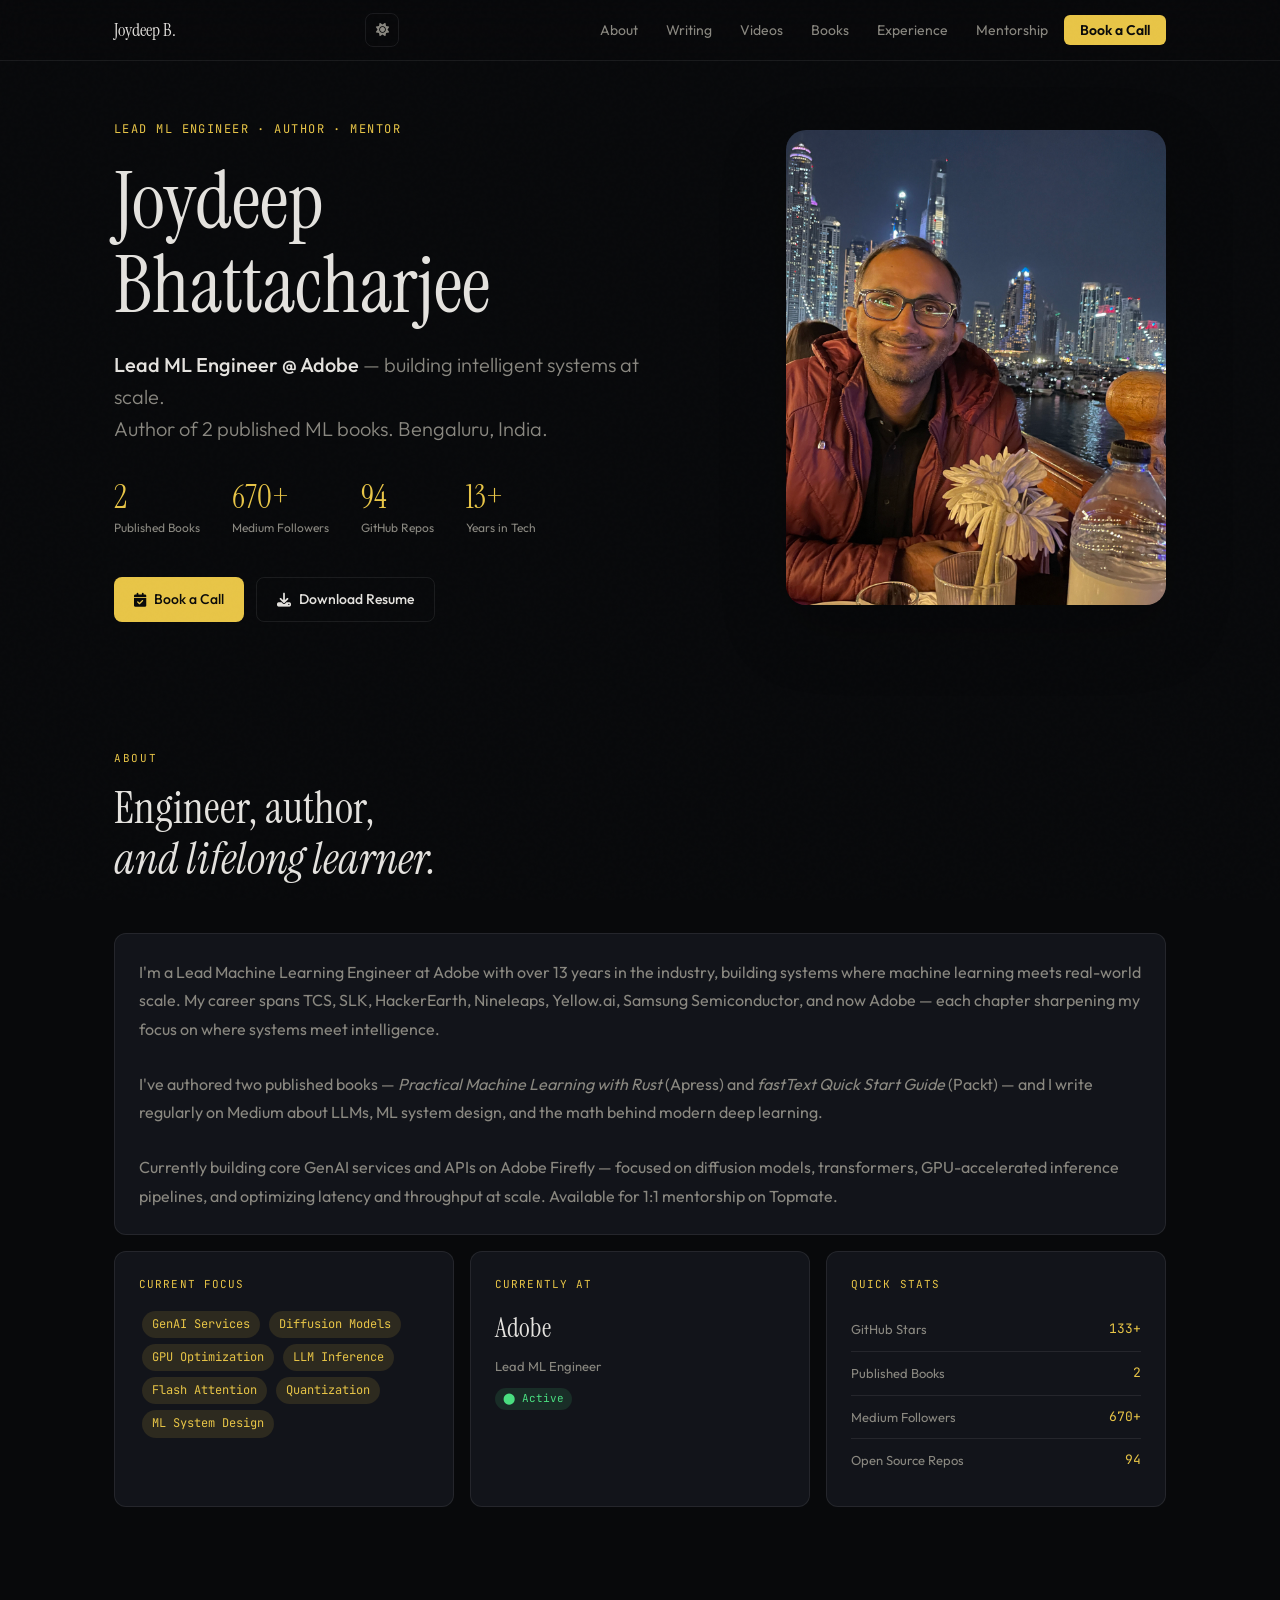
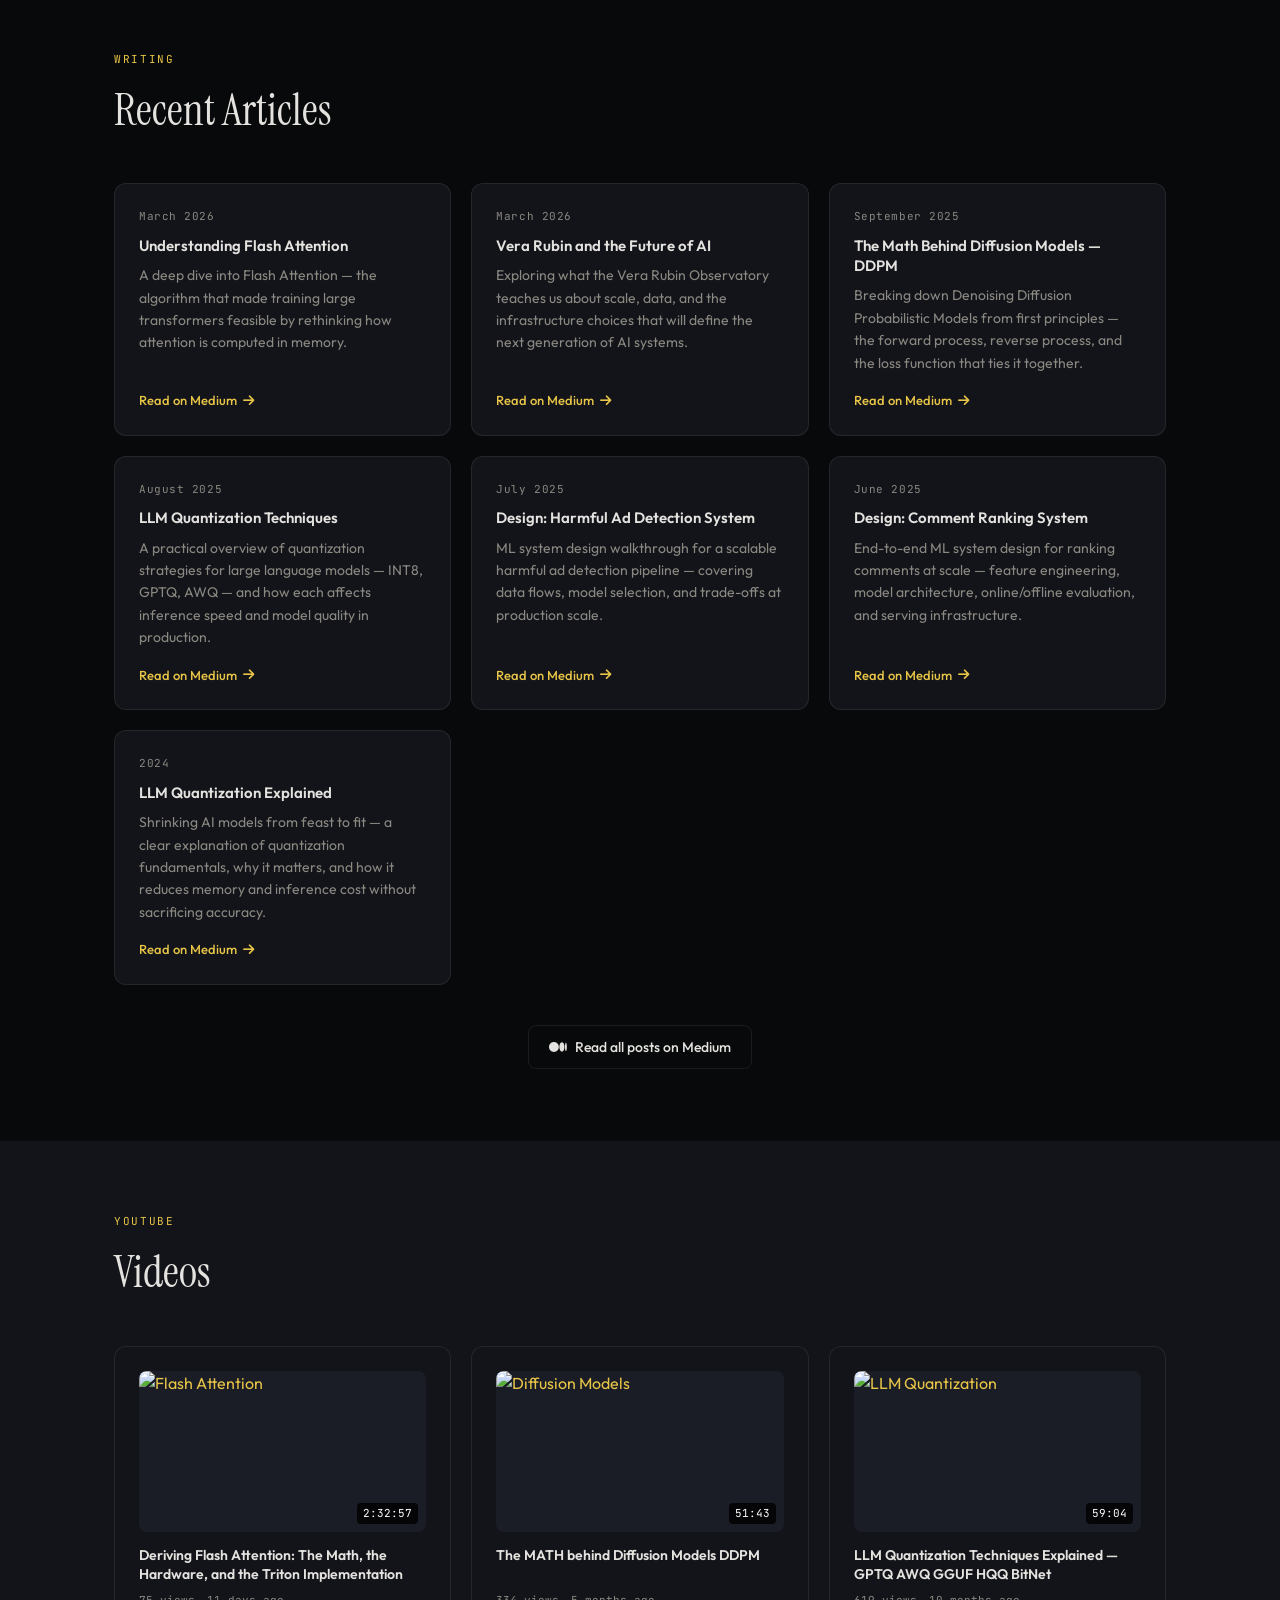
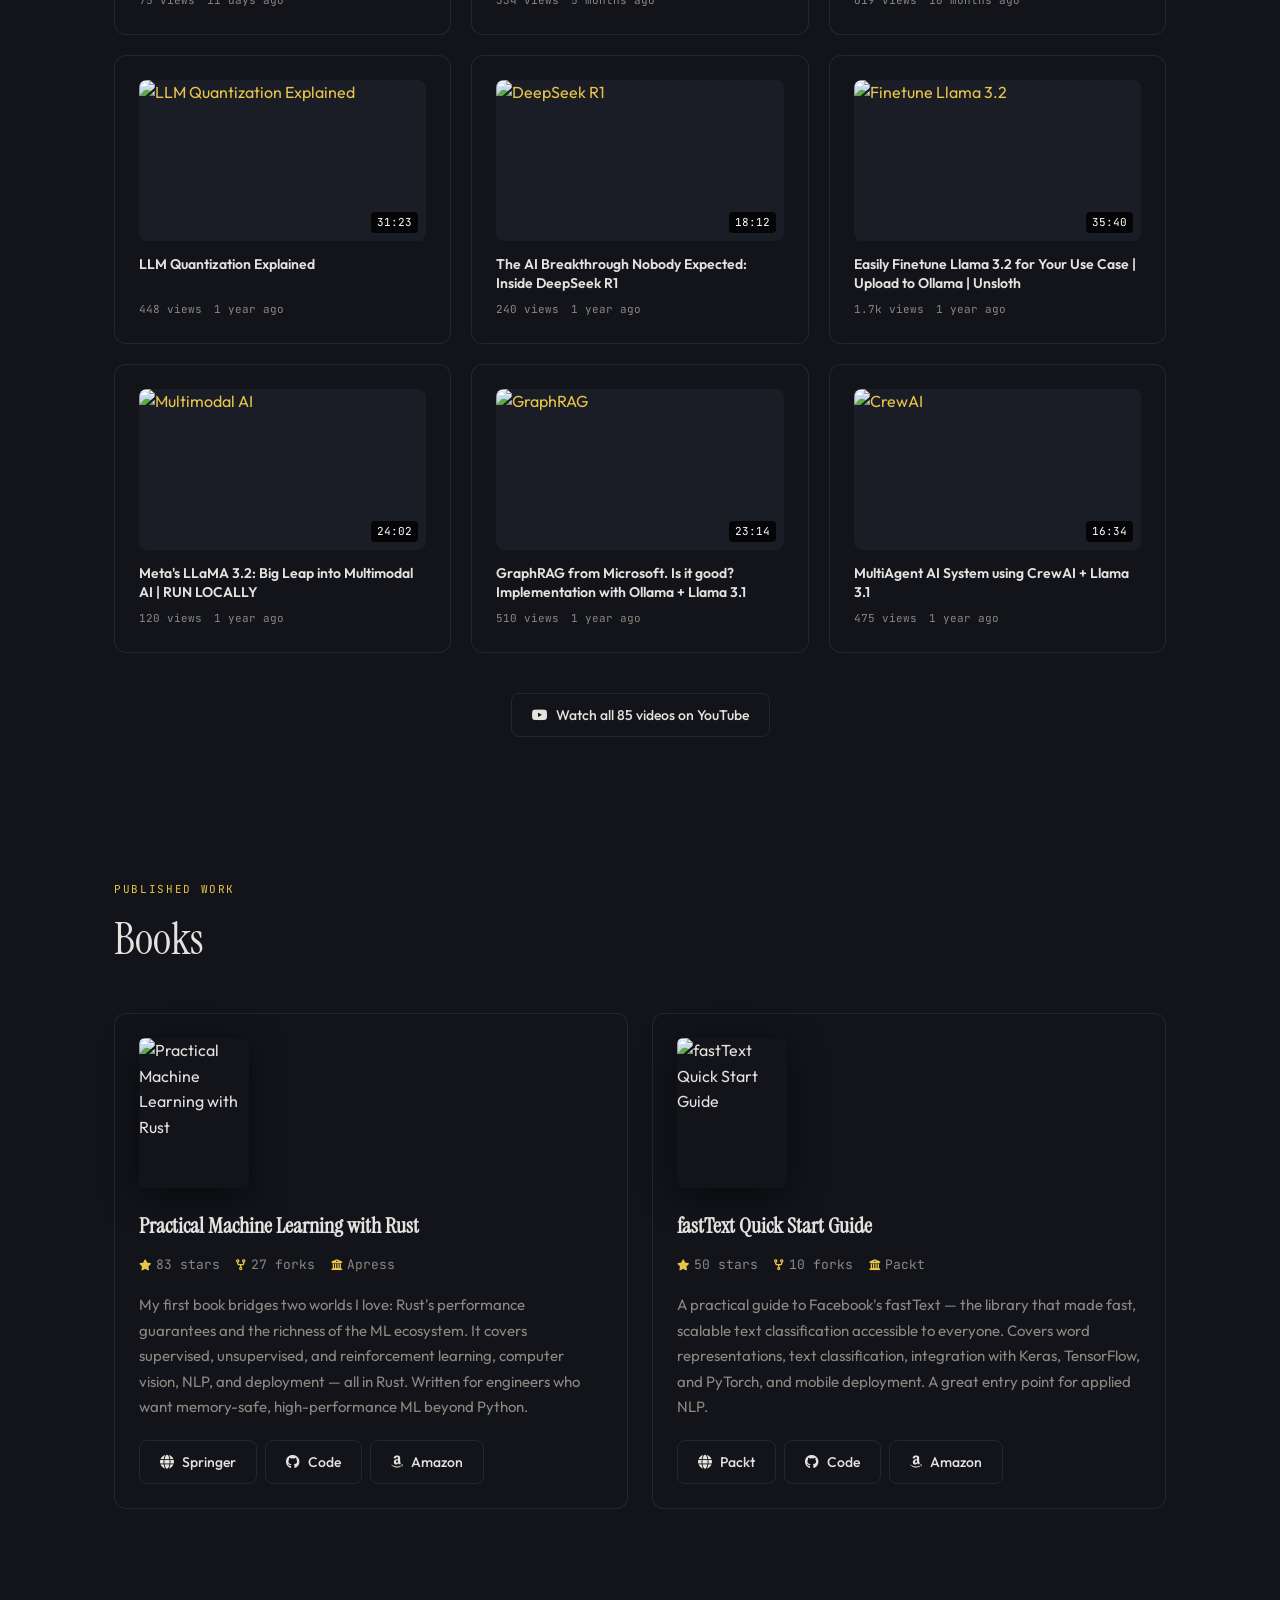
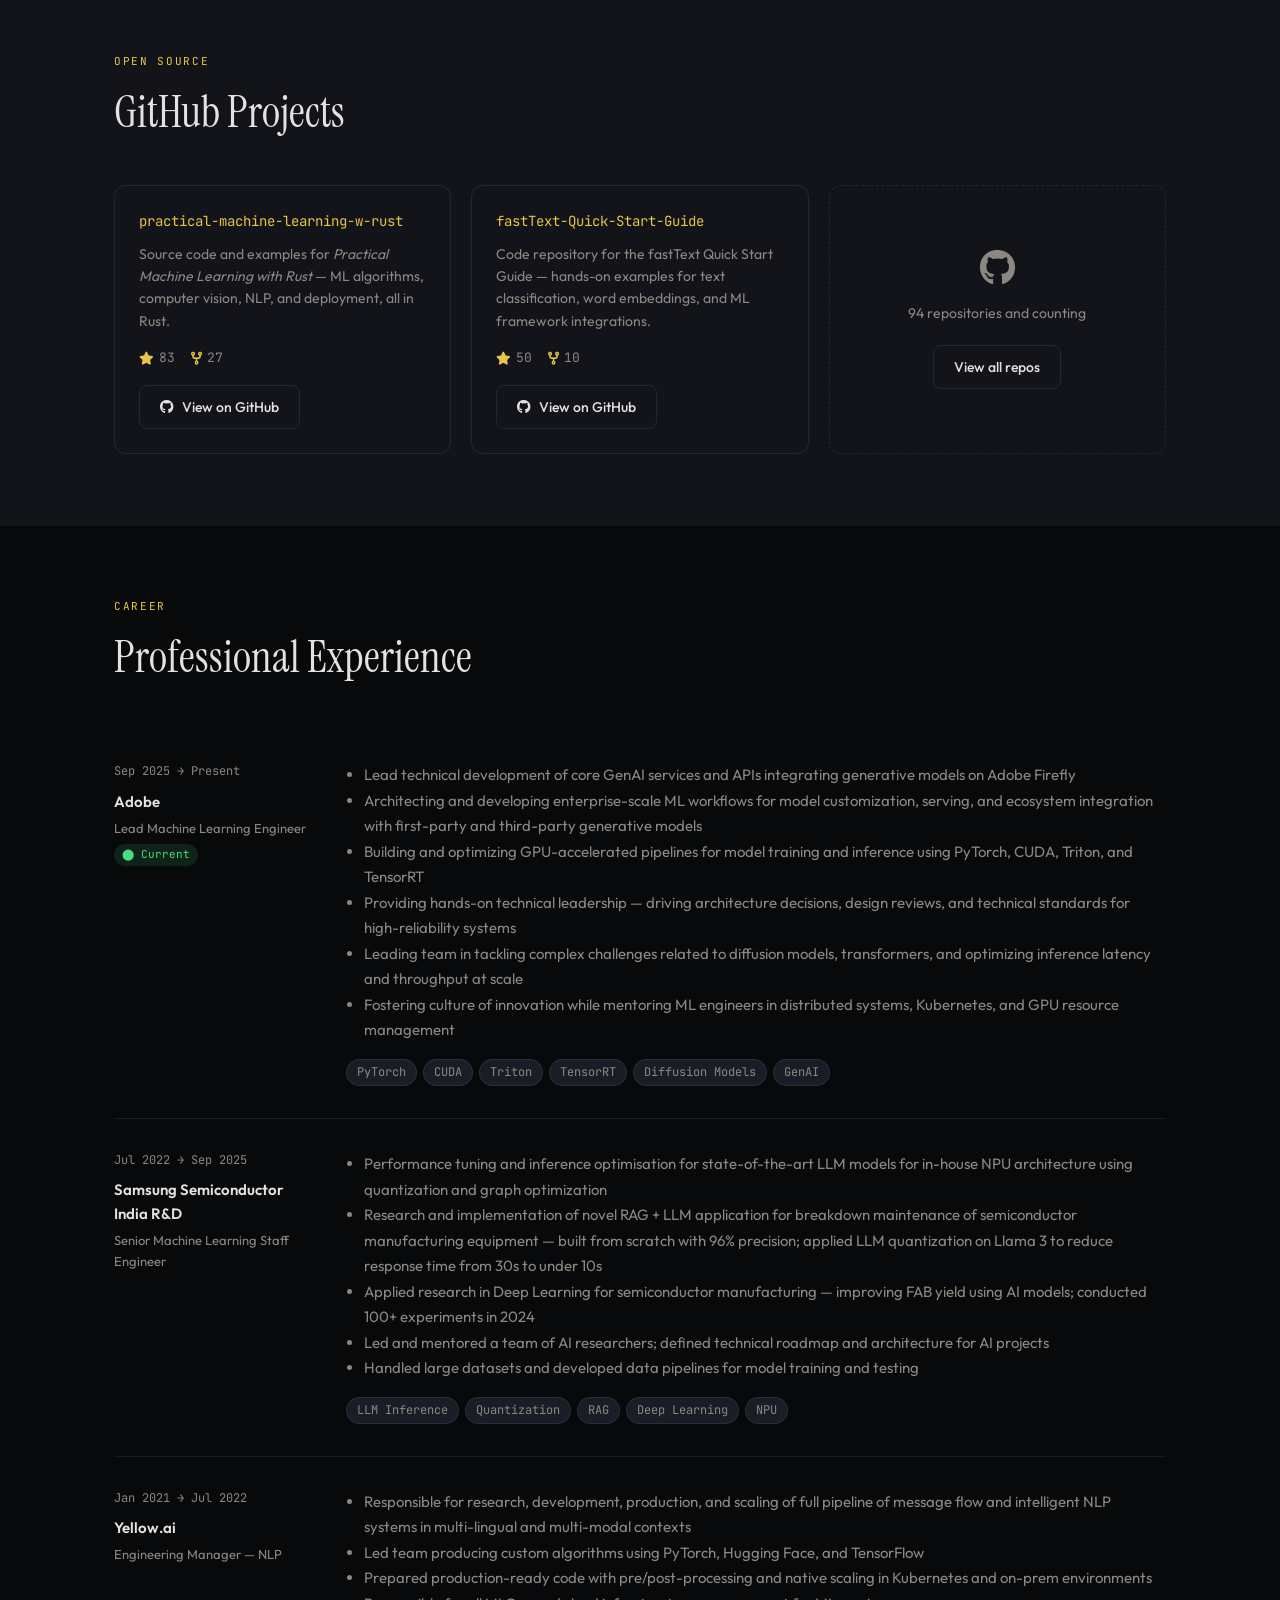
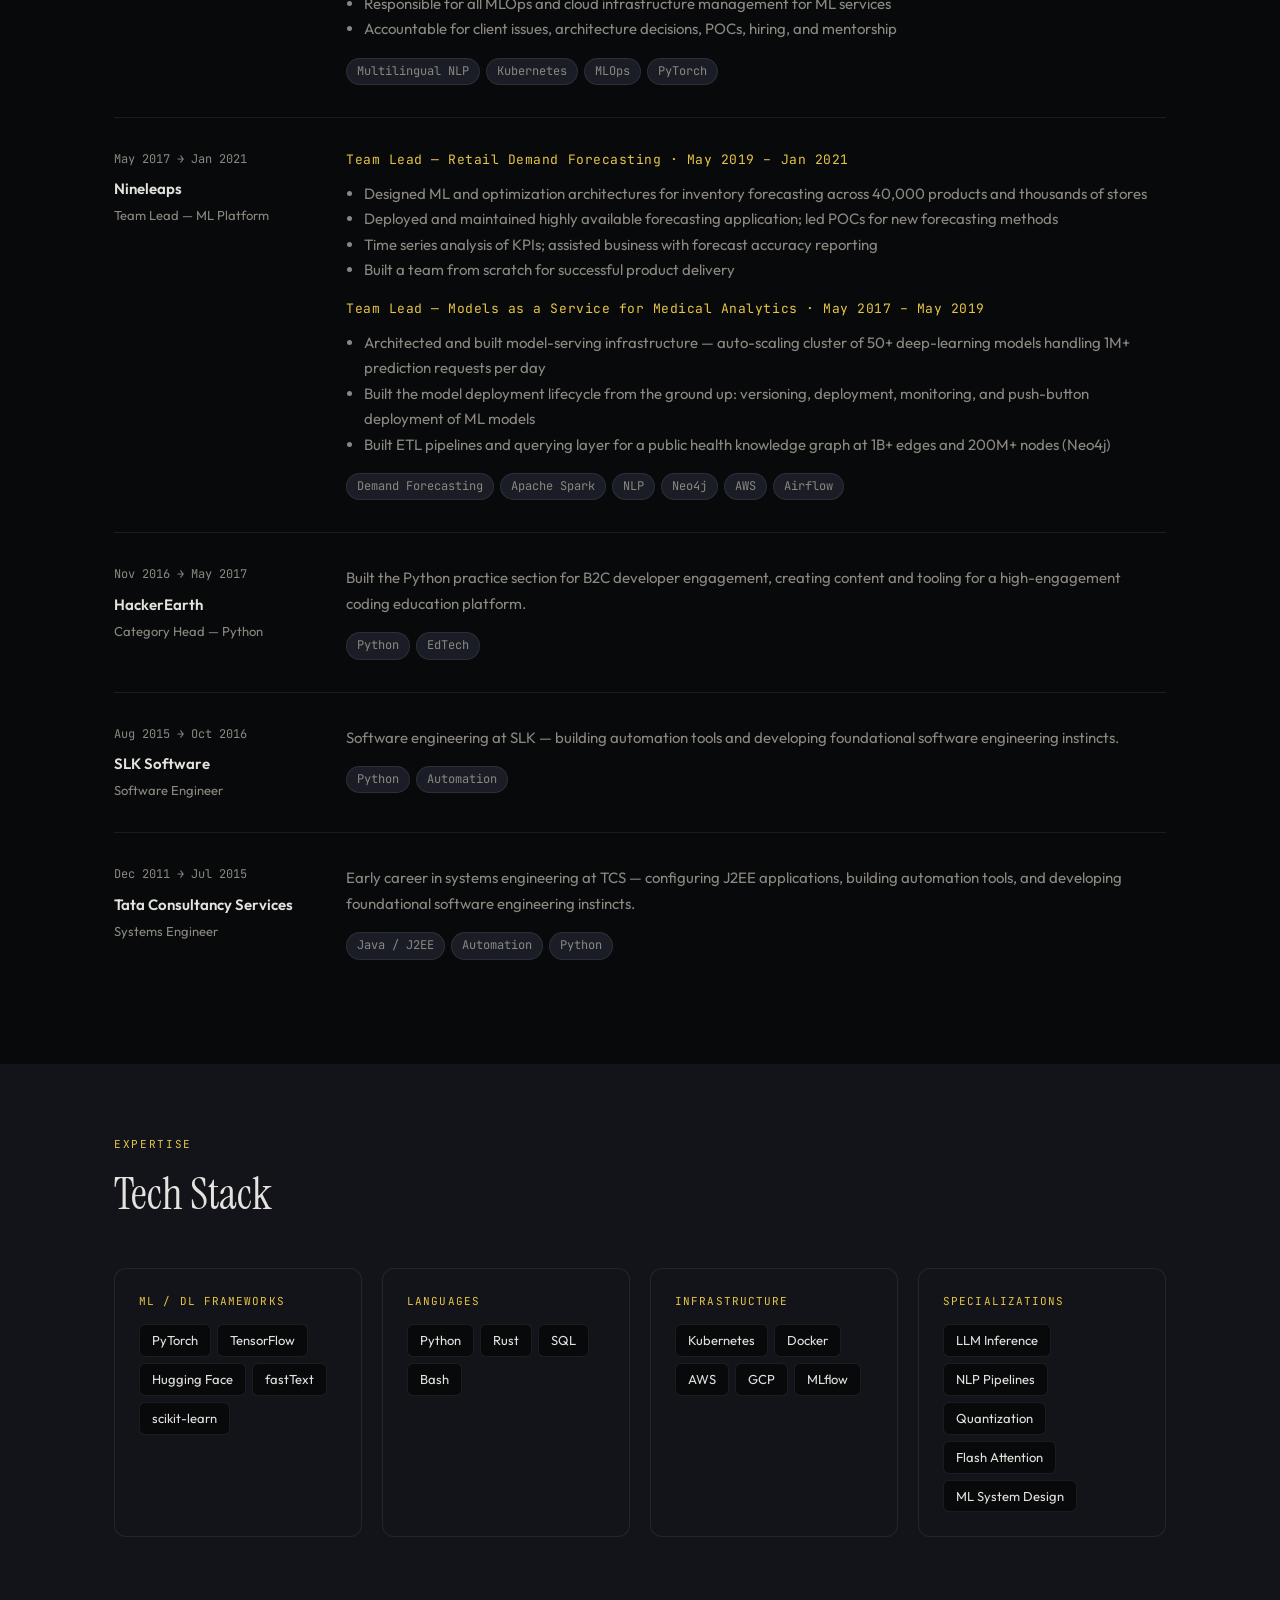
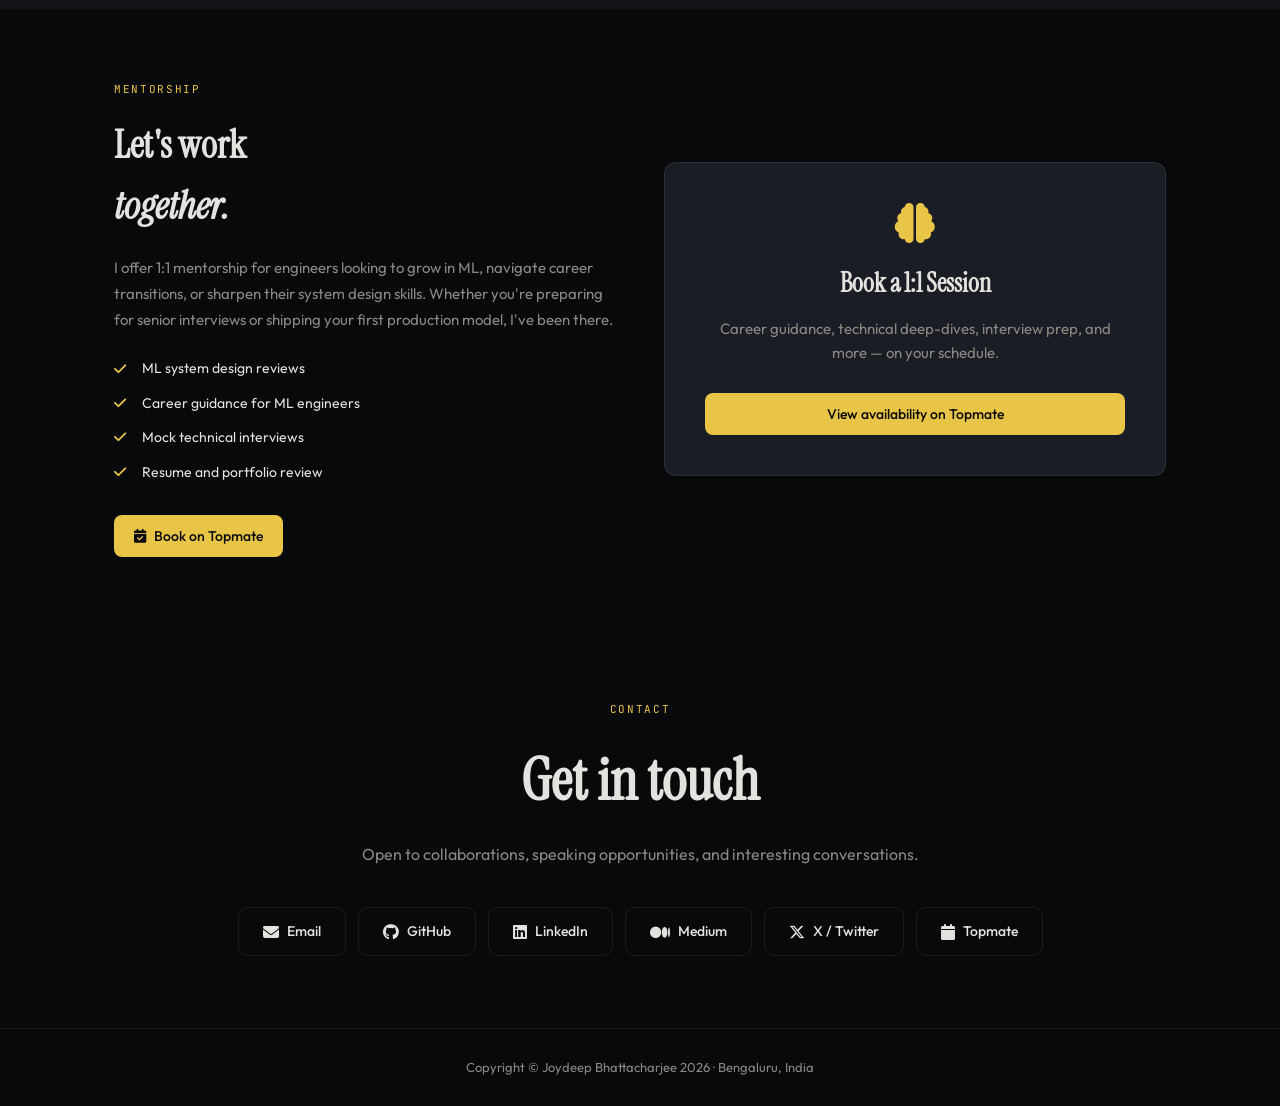
==== commit 658002d8: "Update professional career section and about section" ====
--- a/index.html
+++ b/index.html
@@ -773,7 +773,7 @@
             <div class="bento-grid">
                 <div class="card bento-bio fade-in" style="grid-column: span 12;">
                     <p style="font-size:16px; line-height:1.8; color:var(--text-muted)">
-                        I'm a Lead ML Engineer at Adobe with over 13 years in the industry, building systems where machine learning meets real-world scale. My career spans TCS, HackerEarth, Nineleaps, Yellow.ai, and now Adobe — each chapter sharpening my focus on where systems meet intelligence.
+                        I'm a Lead Machine Learning Engineer at Adobe with over 13 years in the industry, building systems where machine learning meets real-world scale. My career spans TCS, SLK, HackerEarth, Nineleaps, Yellow.ai, Samsung Semiconductor, and now Adobe — each chapter sharpening my focus on where systems meet intelligence.
                     </p>
                     <br>
                     <p style="font-size:16px; line-height:1.8; color:var(--text-muted)">
@@ -781,19 +781,19 @@
                     </p>
                     <br>
                     <p style="font-size:16px; line-height:1.8; color:var(--text-muted)">
-                        Currently focused on LLM inference optimization, Flash Attention, quantization, and large-scale NLP pipelines. Available for 1:1 mentorship on Topmate.
+                        Currently building core GenAI services and APIs on Adobe Firefly — focused on diffusion models, transformers, GPU-accelerated inference pipelines, and optimizing latency and throughput at scale. Available for 1:1 mentorship on Topmate.
                     </p>
                 </div>
                 <div class="card bento-focus fade-in">
                     <p class="stack-category-title">Current Focus</p>
                     <div>
+                        <span class="focus-tag">GenAI Services</span>
+                        <span class="focus-tag">Diffusion Models</span>
+                        <span class="focus-tag">GPU Optimization</span>
                         <span class="focus-tag">LLM Inference</span>
                         <span class="focus-tag">Flash Attention</span>
                         <span class="focus-tag">Quantization</span>
-                        <span class="focus-tag">NLP Pipelines</span>
                         <span class="focus-tag">ML System Design</span>
-                        <span class="focus-tag">Diffusion Models</span>
-                        <span class="focus-tag">Rust + ML</span>
                     </div>
                 </div>
                 <div class="card bento-current fade-in">
@@ -1023,7 +1023,7 @@
                         A practical guide to Facebook's fastText — the library that made fast, scalable text classification accessible to everyone. Covers word representations, text classification, integration with Keras, TensorFlow, and PyTorch, and mobile deployment. A great entry point for applied NLP.
                     </p>
                     <div class="book-links">
-                        <a href="https://www.packtpub.com/big-data-and-business-intelligence/fasttext-quick-start-guide" class="btn btn-outline" target="_blank" rel="noopener"><i class="fa-solid fa-globe"></i> Packt</a>
+                        <a href="https://www.packtpub.com/en-us/product/fasttext-quick-start-guide-9781789130997" class="btn btn-outline" target="_blank" rel="noopener"><i class="fa-solid fa-globe"></i> Packt</a>
                         <a href="https://github.com/PacktPublishing/fastText-Quick-Start-Guide" class="btn btn-outline" target="_blank" rel="noopener"><i class="fa-brands fa-github"></i> Code</a>
                         <a href="https://www.amazon.com/fastText-Quick-Start-Guide-representation-ebook/dp/B07FNY4KH7" class="btn btn-outline" target="_blank" rel="noopener"><i class="fa-brands fa-amazon"></i> Amazon</a>
                     </div>
@@ -1081,51 +1081,102 @@
             <div class="timeline">
                 <div class="timeline-item fade-in">
                     <div>
-                        <p class="timeline-period">2022 → Present</p>
+                        <p class="timeline-period">Sep 2025 → Present</p>
                         <p class="timeline-company">Adobe</p>
-                        <p class="timeline-role">Lead ML Engineer</p>
+                        <p class="timeline-role">Lead Machine Learning Engineer</p>
                         <span class="timeline-current">&#11044; Current</span>
                     </div>
                     <div>
-                        <p class="timeline-desc">Building and scaling ML systems at Adobe — focused on LLM inference, NLP pipelines, and intelligent content understanding. Research-to-production work with emphasis on performance, reliability, and scale.</p>
+                        <ul style="font-size:15px; line-height:1.7; color:var(--text-muted); margin-bottom:16px; padding-left:18px;">
+                            <li>Lead technical development of core GenAI services and APIs integrating generative models on Adobe Firefly</li>
+                            <li>Architecting and developing enterprise-scale ML workflows for model customization, serving, and ecosystem integration with first-party and third-party generative models</li>
+                            <li>Building and optimizing GPU-accelerated pipelines for model training and inference using PyTorch, CUDA, Triton, and TensorRT</li>
+                            <li>Providing hands-on technical leadership — driving architecture decisions, design reviews, and technical standards for high-reliability systems</li>
+                            <li>Leading team in tackling complex challenges related to diffusion models, transformers, and optimizing inference latency and throughput at scale</li>
+                            <li>Fostering culture of innovation while mentoring ML engineers in distributed systems, Kubernetes, and GPU resource management</li>
+                        </ul>
+                        <div class="timeline-tags">
+                            <span class="tag">PyTorch</span>
+                            <span class="tag">CUDA</span>
+                            <span class="tag">Triton</span>
+                            <span class="tag">TensorRT</span>
+                            <span class="tag">Diffusion Models</span>
+                            <span class="tag">GenAI</span>
+                        </div>
+                    </div>
+                </div>
+                <div class="timeline-item fade-in">
+                    <div>
+                        <p class="timeline-period">Jul 2022 → Sep 2025</p>
+                        <p class="timeline-company">Samsung Semiconductor India R&amp;D</p>
+                        <p class="timeline-role">Senior Machine Learning Staff Engineer</p>
+                    </div>
+                    <div>
+                        <ul style="font-size:15px; line-height:1.7; color:var(--text-muted); margin-bottom:16px; padding-left:18px;">
+                            <li>Performance tuning and inference optimisation for state-of-the-art LLM models for in-house NPU architecture using quantization and graph optimization</li>
+                            <li>Research and implementation of novel RAG + LLM application for breakdown maintenance of semiconductor manufacturing equipment — built from scratch with 96% precision; applied LLM quantization on Llama 3 to reduce response time from 30s to under 10s</li>
+                            <li>Applied research in Deep Learning for semiconductor manufacturing — improving FAB yield using AI models; conducted 100+ experiments in 2024</li>
+                            <li>Led and mentored a team of AI researchers; defined technical roadmap and architecture for AI projects</li>
+                            <li>Handled large datasets and developed data pipelines for model training and testing</li>
+                        </ul>
                         <div class="timeline-tags">
                             <span class="tag">LLM Inference</span>
-                            <span class="tag">NLP</span>
-                            <span class="tag">PyTorch</span>
-                            <span class="tag">ML Systems</span>
-                            <span class="tag">Hugging Face</span>
+                            <span class="tag">Quantization</span>
+                            <span class="tag">RAG</span>
+                            <span class="tag">Deep Learning</span>
+                            <span class="tag">NPU</span>
                         </div>
                     </div>
                 </div>
                 <div class="timeline-item fade-in">
                     <div>
-                        <p class="timeline-period">Jan 2021 → 2022</p>
+                        <p class="timeline-period">Jan 2021 → Jul 2022</p>
                         <p class="timeline-company">Yellow.ai</p>
                         <p class="timeline-role">Engineering Manager — NLP</p>
                     </div>
                     <div>
-                        <p class="timeline-desc">Led the NLP infrastructure team building and deploying thousands of conversational AI models at scale. Architected multi-lingual, multi-modal NLP pipelines from research through Kubernetes-based production serving.</p>
+                        <ul style="font-size:15px; line-height:1.7; color:var(--text-muted); margin-bottom:16px; padding-left:18px;">
+                            <li>Responsible for research, development, production, and scaling of full pipeline of message flow and intelligent NLP systems in multi-lingual and multi-modal contexts</li>
+                            <li>Led team producing custom algorithms using PyTorch, Hugging Face, and TensorFlow</li>
+                            <li>Prepared production-ready code with pre/post-processing and native scaling in Kubernetes and on-prem environments</li>
+                            <li>Responsible for all MLOps and cloud infrastructure management for ML services</li>
+                            <li>Accountable for client issues, architecture decisions, POCs, hiring, and mentorship</li>
+                        </ul>
                         <div class="timeline-tags">
-                            <span class="tag">1000s of models at scale</span>
                             <span class="tag">Multilingual NLP</span>
                             <span class="tag">Kubernetes</span>
                             <span class="tag">MLOps</span>
+                            <span class="tag">PyTorch</span>
                         </div>
                     </div>
                 </div>
                 <div class="timeline-item fade-in">
                     <div>
-                        <p class="timeline-period">May 2017 → Dec 2020</p>
+                        <p class="timeline-period">May 2017 → Jan 2021</p>
                         <p class="timeline-company">Nineleaps</p>
                         <p class="timeline-role">Team Lead — ML Platform</p>
                     </div>
                     <div>
-                        <p class="timeline-desc">Grew from individual contributor to technical lead on the ML platform — building production data pipelines, ML models, and leading the team through architecture reviews and mentorship.</p>
+                        <p style="font-size:13px; font-family:var(--font-mono); color:var(--accent); margin-bottom:10px; letter-spacing:0.04em;">Team Lead — Retail Demand Forecasting · May 2019 – Jan 2021</p>
+                        <ul style="font-size:15px; line-height:1.7; color:var(--text-muted); margin-bottom:16px; padding-left:18px;">
+                            <li>Designed ML and optimization architectures for inventory forecasting across 40,000 products and thousands of stores</li>
+                            <li>Deployed and maintained highly available forecasting application; led POCs for new forecasting methods</li>
+                            <li>Time series analysis of KPIs; assisted business with forecast accuracy reporting</li>
+                            <li>Built a team from scratch for successful product delivery</li>
+                        </ul>
+                        <p style="font-size:13px; font-family:var(--font-mono); color:var(--accent); margin-bottom:10px; letter-spacing:0.04em;">Team Lead — Models as a Service for Medical Analytics · May 2017 – May 2019</p>
+                        <ul style="font-size:15px; line-height:1.7; color:var(--text-muted); margin-bottom:16px; padding-left:18px;">
+                            <li>Architected and built model-serving infrastructure — auto-scaling cluster of 50+ deep-learning models handling 1M+ prediction requests per day</li>
+                            <li>Built the model deployment lifecycle from the ground up: versioning, deployment, monitoring, and push-button deployment of ML models</li>
+                            <li>Built ETL pipelines and querying layer for a public health knowledge graph at 1B+ edges and 200M+ nodes (Neo4j)</li>
+                        </ul>
                         <div class="timeline-tags">
-                            <span class="tag">ML Pipelines</span>
-                            <span class="tag">TensorFlow</span>
-                            <span class="tag">scikit-learn</span>
-                            <span class="tag">Team Lead</span>
+                            <span class="tag">Demand Forecasting</span>
+                            <span class="tag">Apache Spark</span>
+                            <span class="tag">NLP</span>
+                            <span class="tag">Neo4j</span>
+                            <span class="tag">AWS</span>
+                            <span class="tag">Airflow</span>
                         </div>
                     </div>
                 </div>
@@ -1145,16 +1196,30 @@
                 </div>
                 <div class="timeline-item fade-in">
                     <div>
-                        <p class="timeline-period">2011 → 2016</p>
-                        <p class="timeline-company">TCS &amp; SLK</p>
+                        <p class="timeline-period">Aug 2015 → Oct 2016</p>
+                        <p class="timeline-company">SLK Software</p>
+                        <p class="timeline-role">Software Engineer</p>
+                    </div>
+                    <div>
+                        <p class="timeline-desc">Software engineering at SLK — building automation tools and developing foundational software engineering instincts.</p>
+                        <div class="timeline-tags">
+                            <span class="tag">Python</span>
+                            <span class="tag">Automation</span>
+                        </div>
+                    </div>
+                </div>
+                <div class="timeline-item fade-in">
+                    <div>
+                        <p class="timeline-period">Dec 2011 → Jul 2015</p>
+                        <p class="timeline-company">Tata Consultancy Services</p>
                         <p class="timeline-role">Systems Engineer</p>
                     </div>
                     <div>
-                        <p class="timeline-desc">Early career in systems engineering at Tata Consultancy Services and SLK Software — building automation tools, configuring J2EE applications, and developing foundational software engineering instincts.</p>
+                        <p class="timeline-desc">Early career in systems engineering at TCS — configuring J2EE applications, building automation tools, and developing foundational software engineering instincts.</p>
                         <div class="timeline-tags">
                             <span class="tag">Java / J2EE</span>
                             <span class="tag">Automation</span>
-                            <span class="tag">Systems</span>
+                            <span class="tag">Python</span>
                         </div>
                     </div>
                 </div>
@@ -1269,7 +1334,7 @@
                 <a href="https://www.linkedin.com/in/joydeep-bhattacharjee-934a1157/" class="contact-link" target="_blank" rel="noopener">
                     <i class="fa-brands fa-linkedin"></i> LinkedIn
                 </a>
-                <a href="https://medium.com/@joydeepubuntu/latest" class="contact-link" target="_blank" rel="noopener">
+                <a href="https://joydeep31415.medium.com/" class="contact-link" target="_blank" rel="noopener">
                     <i class="fa-brands fa-medium"></i> Medium
                 </a>
                 <a href="https://twitter.com/alt227Joydeep" class="contact-link" target="_blank" rel="noopener">
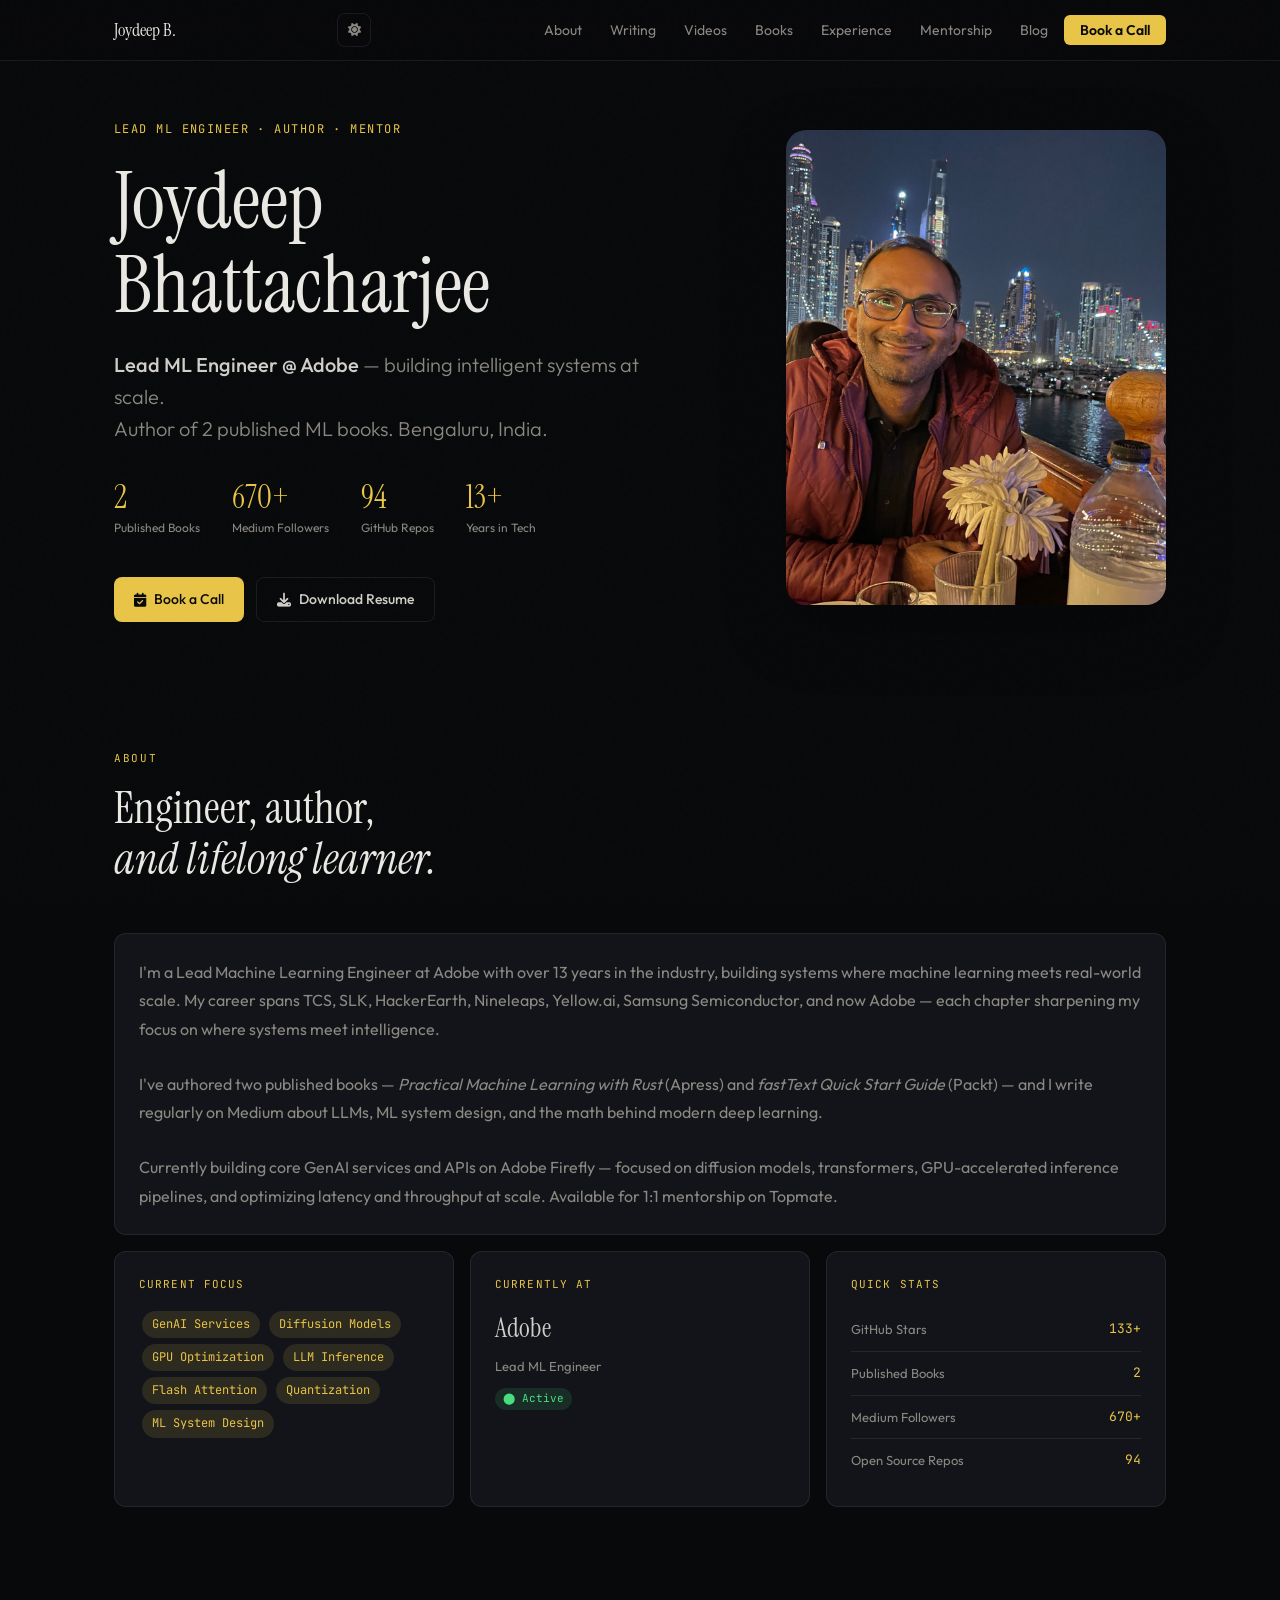
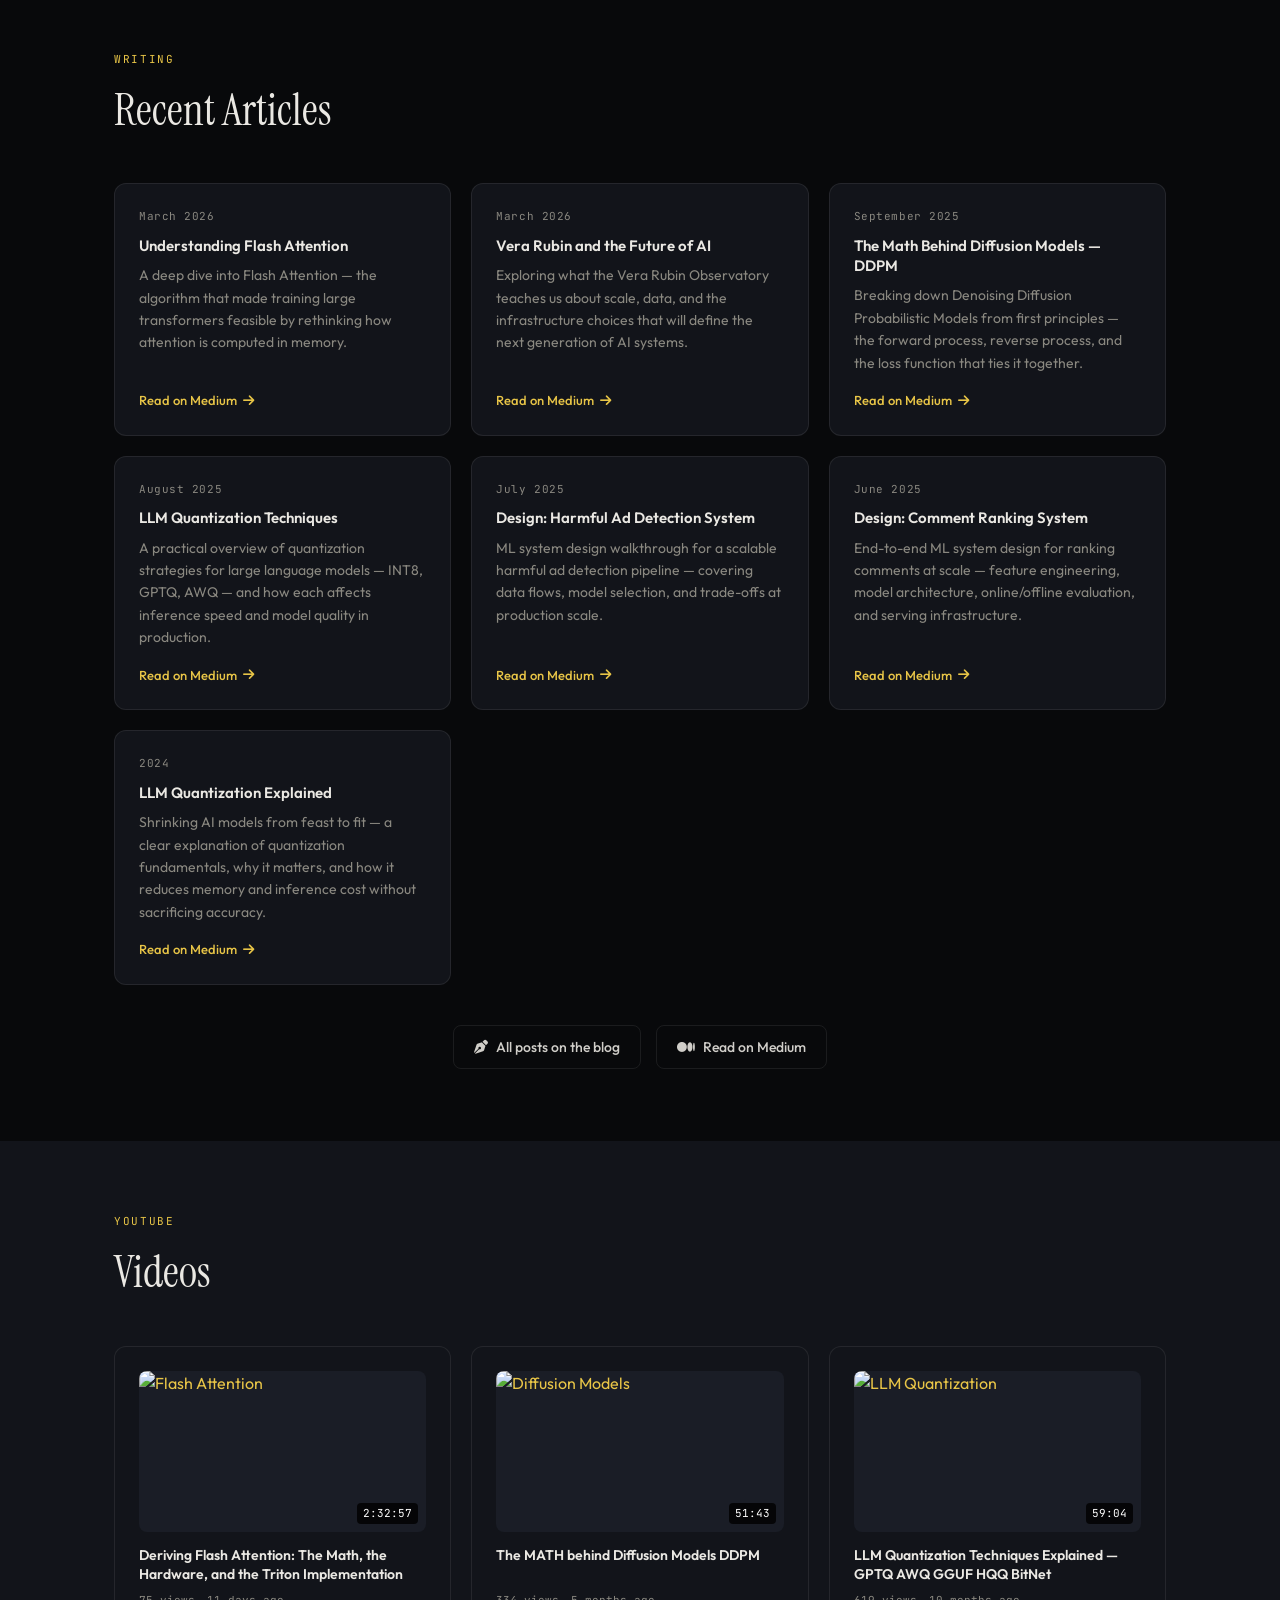
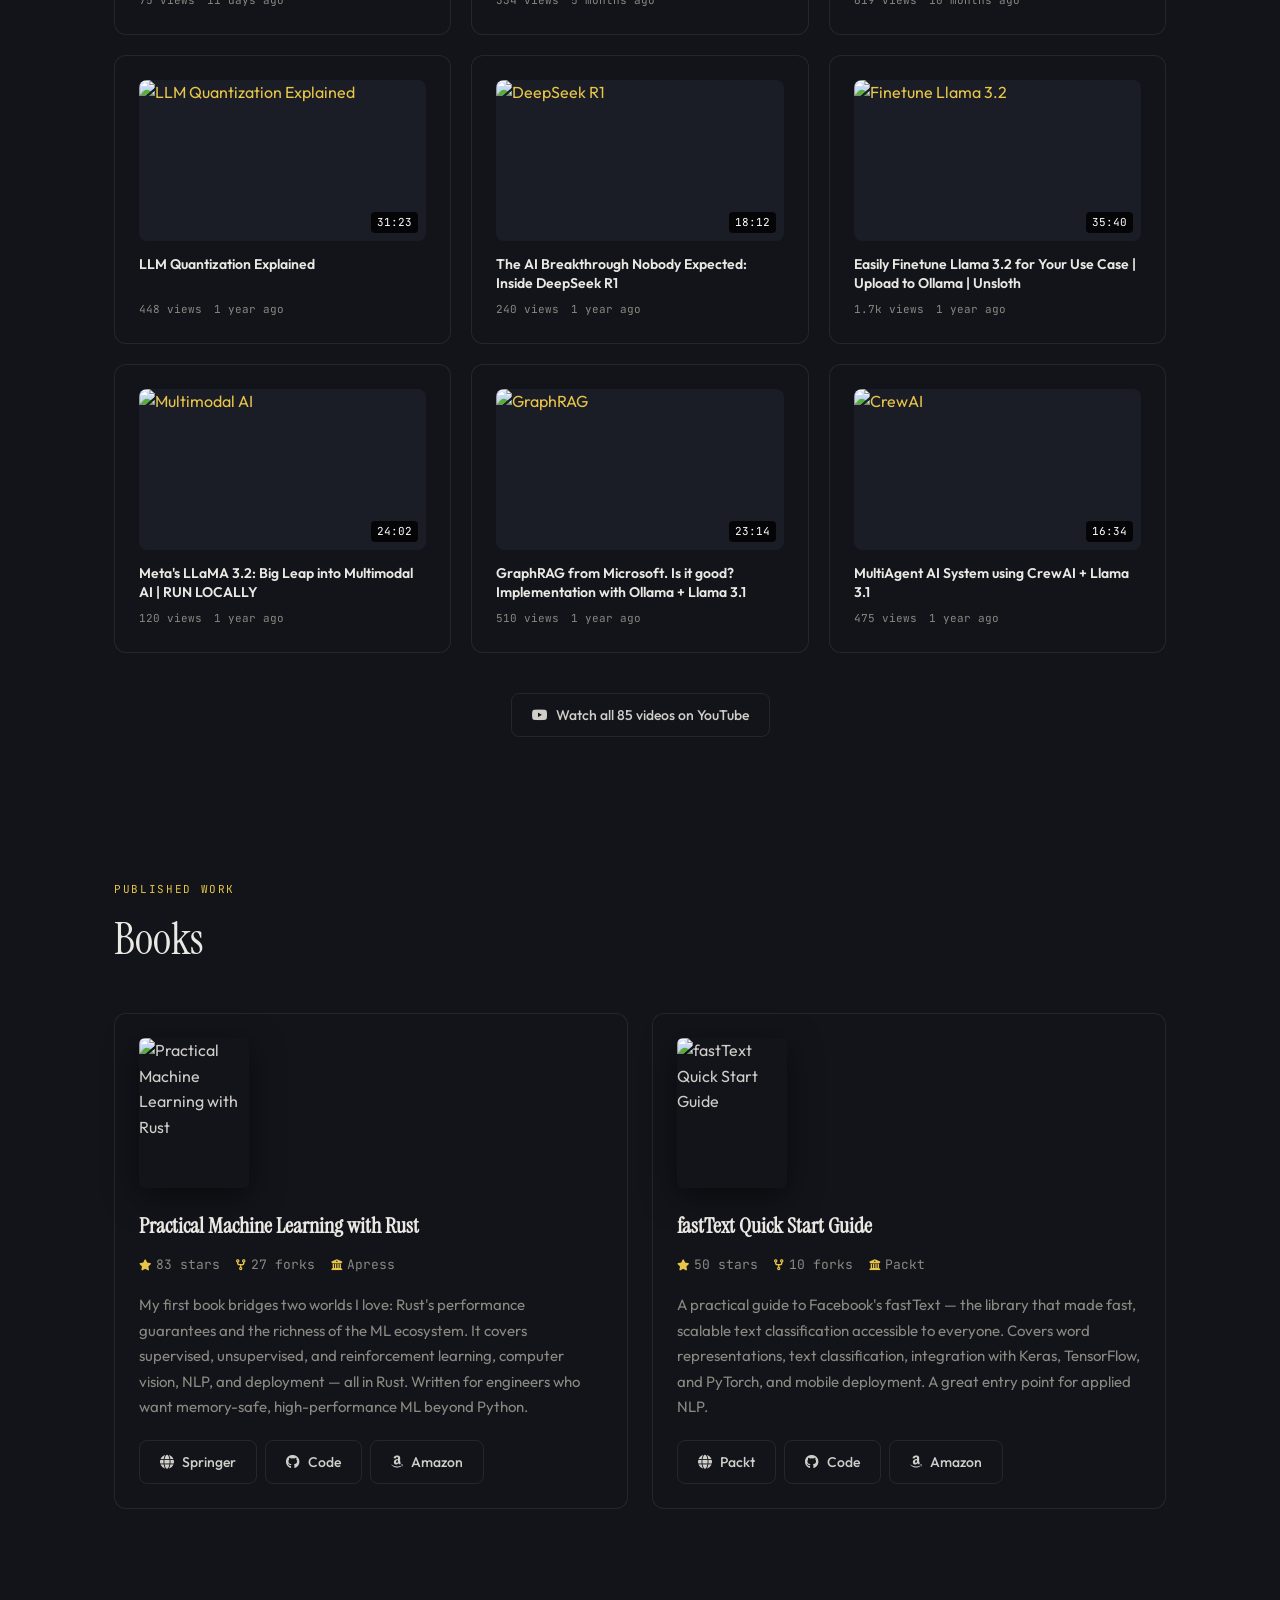
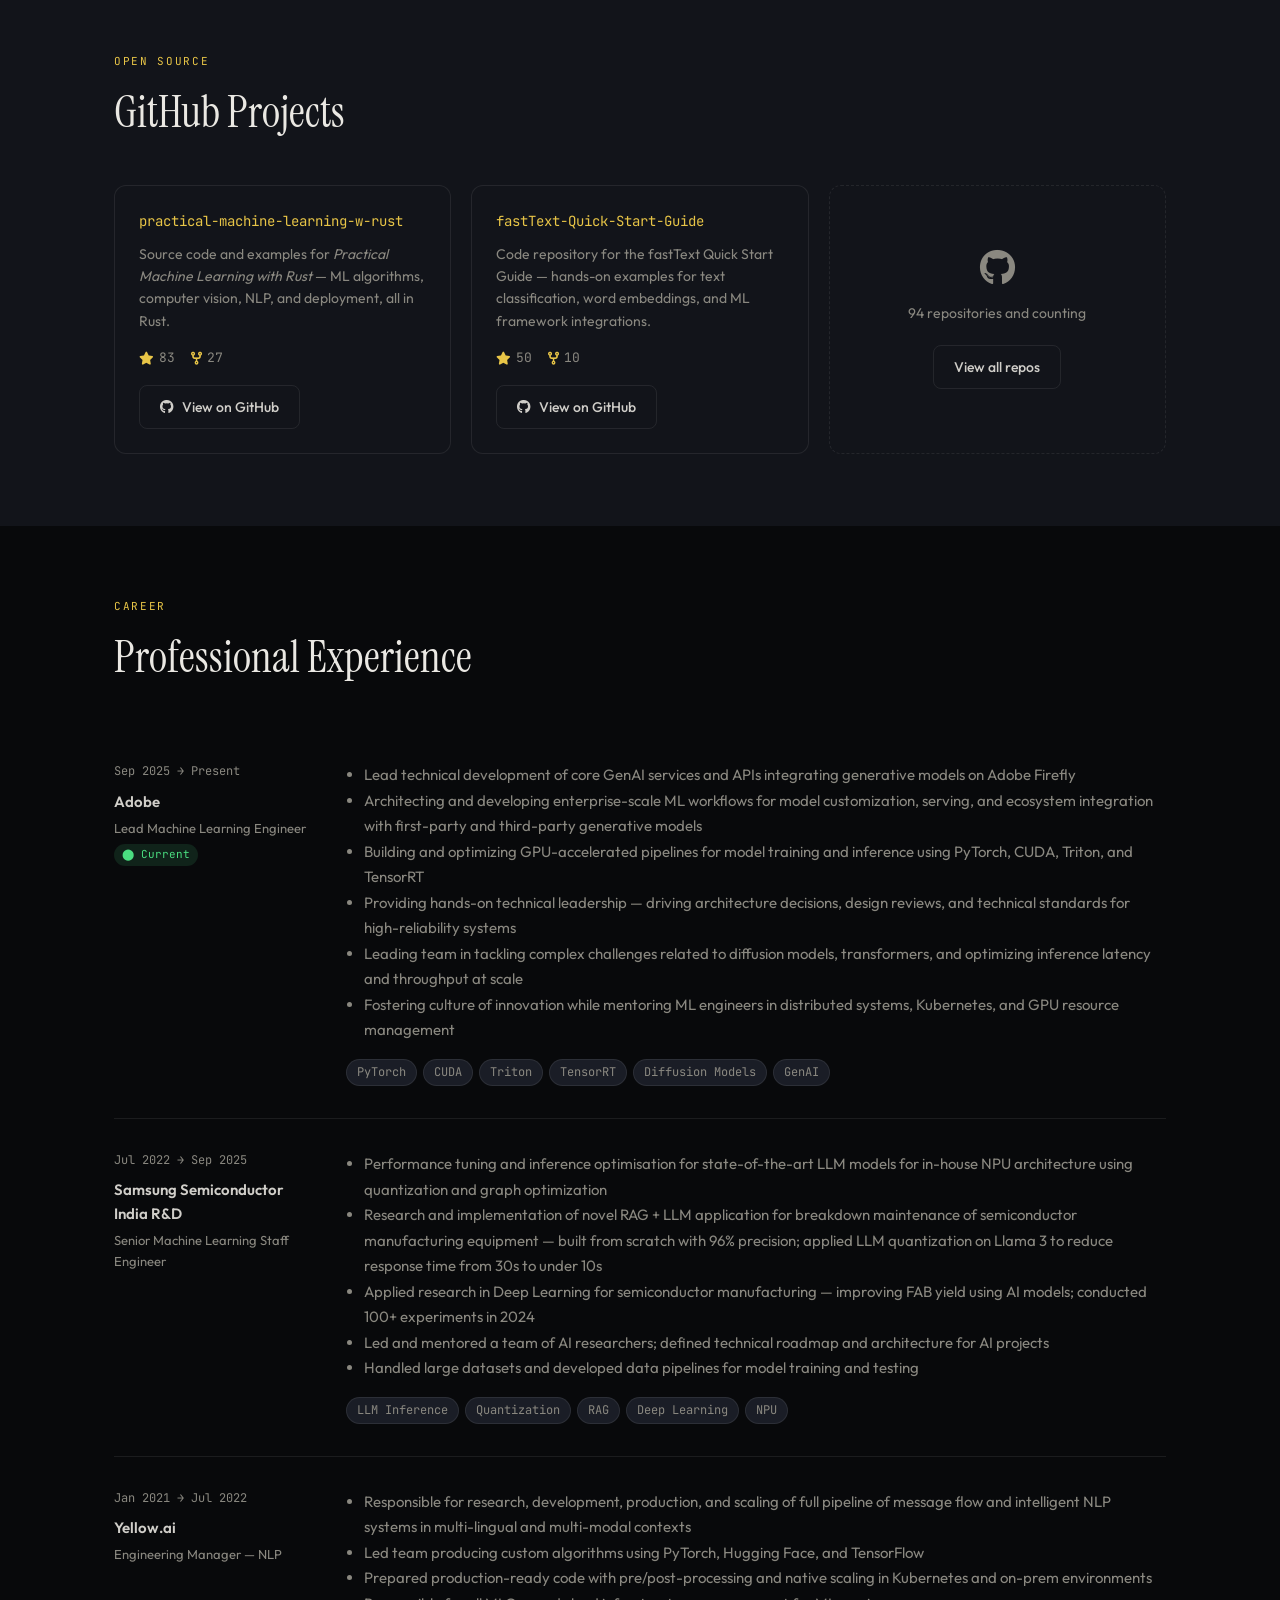
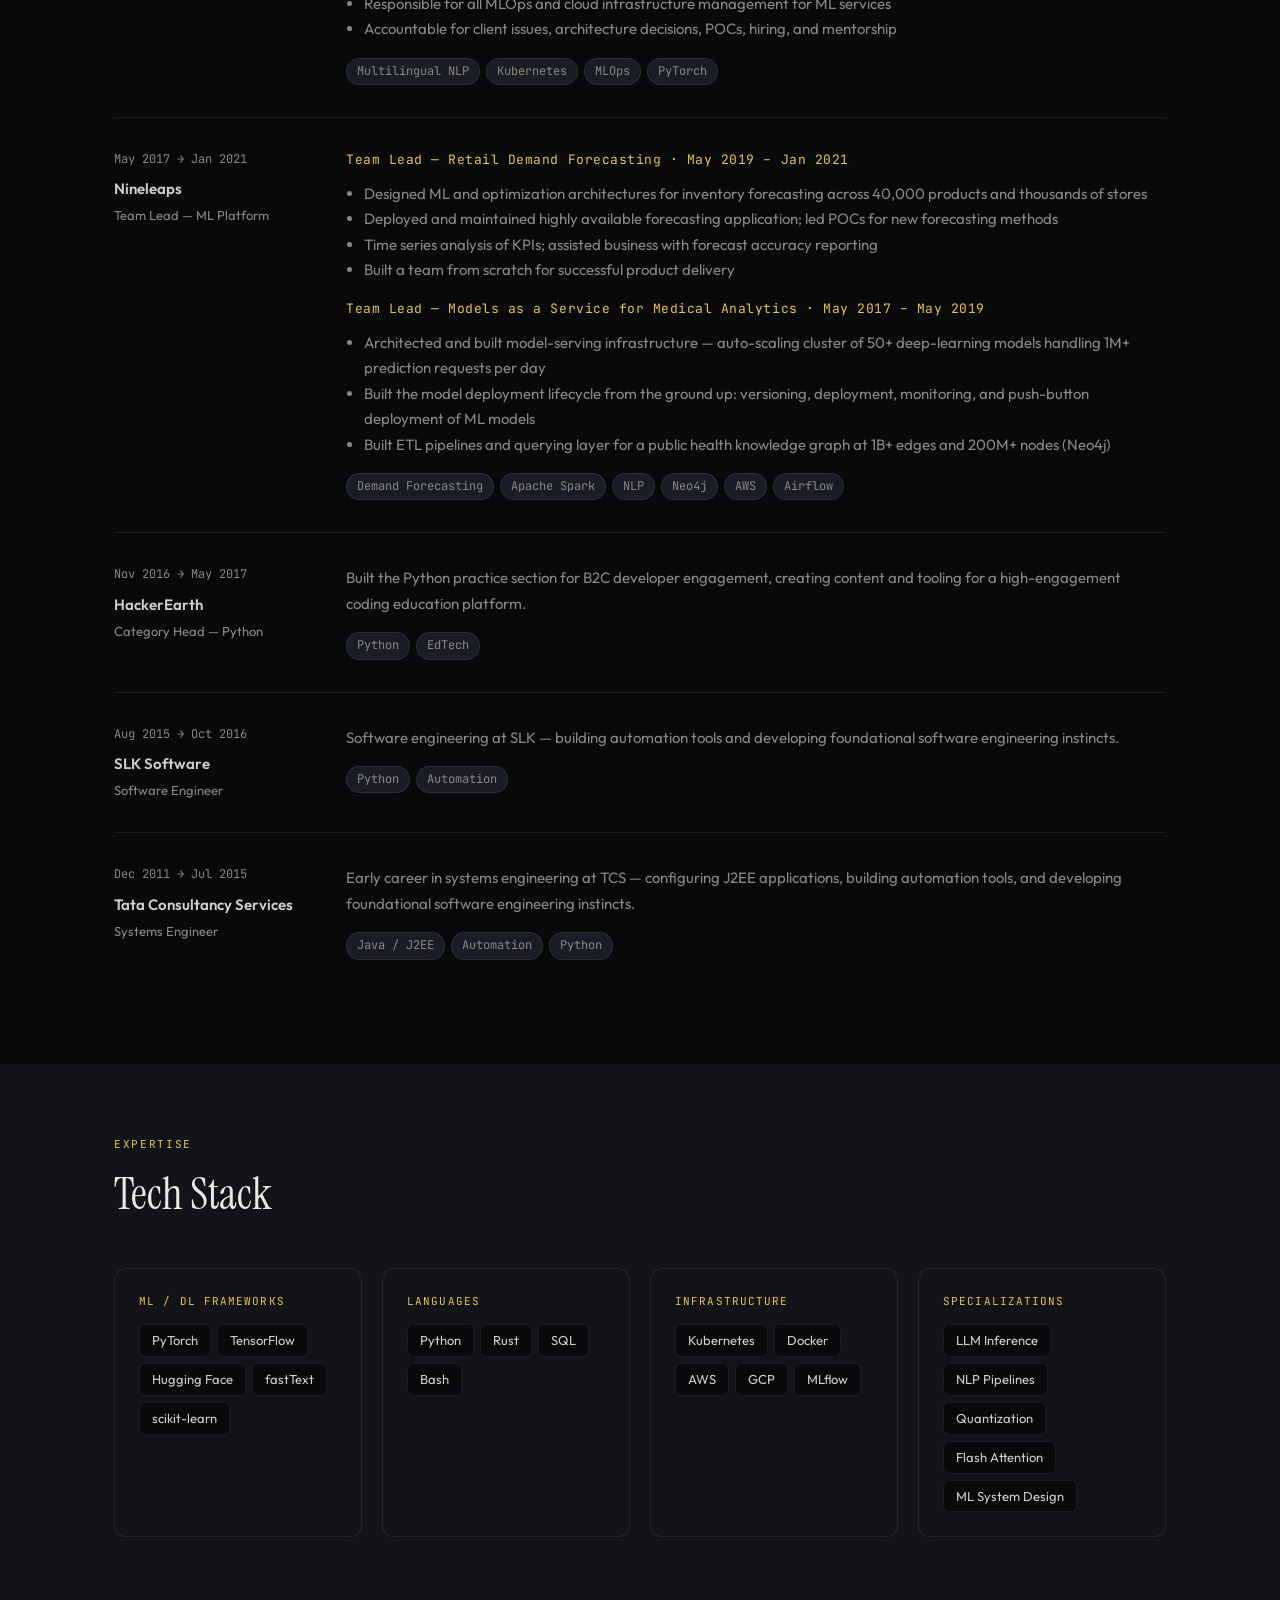
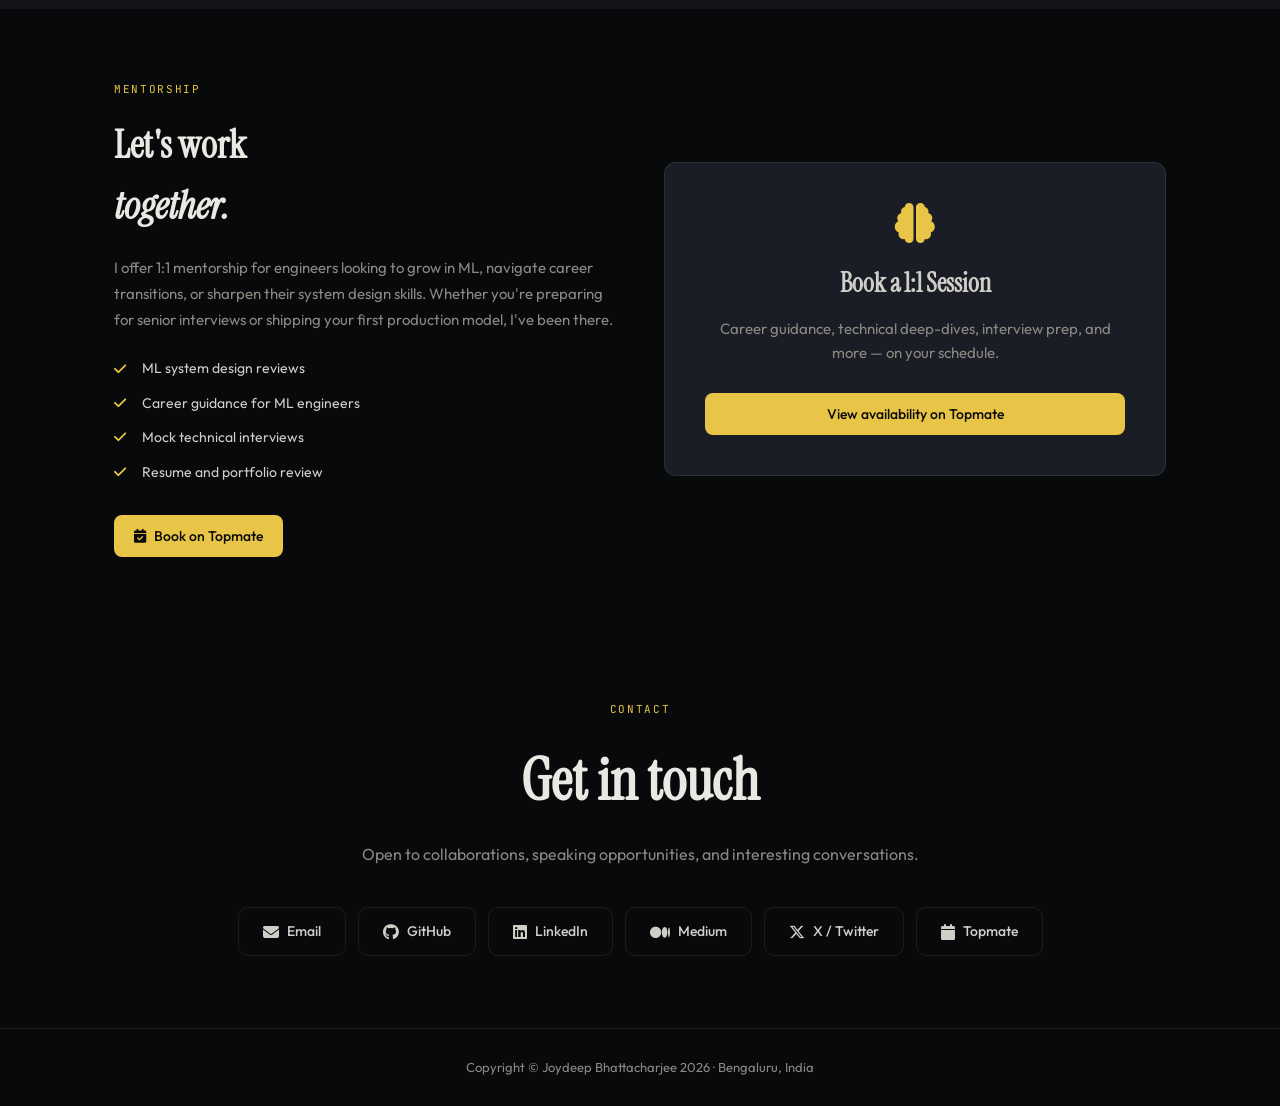
==== commit 301b4160: "New design to include blogging" ====
--- a/index.html
+++ b/index.html
@@ -16,13 +16,25 @@
 
     <title>Joydeep Bhattacharjee — Lead ML Engineer · Author · Mentor</title>
 
-    <!-- Google Analytics -->
-    <script async src="https://www.googletagmanager.com/gtag/js?id=UA-113098568-1"></script>
+    <!-- No-flash theme: set before paint -->
+    <script>(function(){var t=localStorage.getItem('theme')||'dark';document.documentElement.setAttribute('data-theme',t);})();</script>
+
+    <!-- Google Tag Manager -->
+    <script>(function(w,d,s,l,i){w[l]=w[l]||[];w[l].push({'gtm.start':
+    new Date().getTime(),event:'gtm.js'});var f=d.getElementsByTagName(s)[0],
+    j=d.createElement(s),dl=l!='dataLayer'?'&l='+l:'';j.async=true;j.src=
+    'https://www.googletagmanager.com/gtm.js?id='+i+dl;f.parentNode.insertBefore(j,f);
+    })(window,document,'script','dataLayer','GTM-PVKZ8S6D');</script>
+    <!-- End Google Tag Manager -->
+
+    <!-- Google tag (gtag.js) -->
+    <script async src="https://www.googletagmanager.com/gtag/js?id=G-YFFWNGH33K"></script>
     <script>
-        window.dataLayer = window.dataLayer || [];
-        function gtag(){dataLayer.push(arguments);}
-        gtag('js', new Date());
-        gtag('config', 'UA-113098568-1');
+      window.dataLayer = window.dataLayer || [];
+      function gtag(){dataLayer.push(arguments);}
+      gtag('js', new Date());
+
+      gtag('config', 'G-YFFWNGH33K');
     </script>
 
     <!-- Fonts -->
@@ -33,666 +45,17 @@
     <!-- Font Awesome 6 -->
     <link rel="stylesheet" href="https://cdnjs.cloudflare.com/ajax/libs/font-awesome/6.5.0/css/all.min.css">
 
-    <style>
-        :root {
-            --bg: #08090b;
-            --surface: #12141a;
-            --surface-2: #1a1d26;
-            --text: #e4e2de;
-            --text-muted: #8a8880;
-            --accent: #e8c547;
-            --accent-dim: rgba(232, 197, 71, 0.12);
-            --green: #4ade80;
-            --blue: #60a5fa;
-            --border: rgba(255, 255, 255, 0.08);
-            --nav-bg: rgba(8, 9, 11, 0.88);
-            --grain-opacity: 0.4;
-            --font-display: 'Instrument Serif', Georgia, serif;
-            --font-body: 'Outfit', system-ui, sans-serif;
-            --font-mono: 'JetBrains Mono', 'Courier New', monospace;
-            --radius: 12px;
-        }
-
-        [data-theme="light"] {
-            --bg: #f5f4f0;
-            --surface: #ffffff;
-            --surface-2: #ece9e3;
-            --text: #1a1815;
-            --text-muted: #6b6860;
-            --accent: #b8941a;
-            --accent-dim: rgba(184, 148, 26, 0.12);
-            --green: #16a34a;
-            --blue: #2563eb;
-            --border: rgba(0, 0, 0, 0.1);
-            --nav-bg: rgba(245, 244, 240, 0.9);
-            --grain-opacity: 0.15;
-        }
-
-        *, *::before, *::after { box-sizing: border-box; margin: 0; padding: 0; }
-        html { scroll-behavior: smooth; }
-
-        body {
-            background: var(--bg);
-            color: var(--text);
-            font-family: var(--font-body);
-            font-size: 16px;
-            line-height: 1.6;
-            overflow-x: hidden;
-        }
-
-        body::before {
-            content: '';
-            position: fixed;
-            inset: 0;
-            background-image: url("data:image/svg+xml,%3Csvg viewBox='0 0 256 256' xmlns='http://www.w3.org/2000/svg'%3E%3Cfilter id='noise'%3E%3CfeTurbulence type='fractalNoise' baseFrequency='0.9' numOctaves='4' stitchTiles='stitch'/%3E%3C/filter%3E%3Crect width='100%25' height='100%25' filter='url(%23noise)' opacity='0.03'/%3E%3C/svg%3E");
-            pointer-events: none;
-            z-index: 9999;
-            opacity: var(--grain-opacity);
-        }
-
-        .container { max-width: 1100px; margin: 0 auto; padding: 0 24px; }
-        .section { padding: 72px 0; }
-
-        .section-label {
-            font-family: var(--font-mono);
-            font-size: 11px;
-            letter-spacing: 0.15em;
-            text-transform: uppercase;
-            color: var(--accent);
-            margin-bottom: 16px;
-        }
-
-        .section-title {
-            font-family: var(--font-display);
-            font-size: clamp(28px, 4vw, 44px);
-            font-weight: 400;
-            line-height: 1.15;
-            margin-bottom: 48px;
-        }
-
-        a { color: var(--accent); text-decoration: none; transition: opacity 0.2s; }
-        a:hover { opacity: 0.8; }
-
-        .btn {
-            display: inline-flex;
-            align-items: center;
-            gap: 8px;
-            padding: 10px 20px;
-            border-radius: 8px;
-            font-family: var(--font-body);
-            font-size: 14px;
-            font-weight: 500;
-            cursor: pointer;
-            transition: all 0.2s;
-            text-decoration: none;
-            border: none;
-        }
-        .btn-primary { background: var(--accent); color: #0a0a0a; }
-        .btn-primary:hover { opacity: 0.9; transform: translateY(-1px); color: #0a0a0a; }
-        .btn-outline { background: transparent; color: var(--text); border: 1px solid var(--border); }
-        .btn-outline:hover { border-color: var(--accent); color: var(--accent); }
-
-        .card {
-            background: var(--surface);
-            border: 1px solid var(--border);
-            border-radius: var(--radius);
-            padding: 24px;
-            transition: border-color 0.2s, transform 0.2s;
-        }
-        .card:hover { border-color: rgba(232, 197, 71, 0.25); transform: translateY(-2px); }
-
-        /* NAV */
-        nav {
-            position: fixed;
-            top: 0; left: 0; right: 0;
-            z-index: 100;
-            background: var(--nav-bg);
-            backdrop-filter: blur(16px);
-            border-bottom: 1px solid var(--border);
-            transition: background 0.3s;
-        }
-        .nav-inner {
-            display: flex;
-            align-items: center;
-            justify-content: space-between;
-            height: 60px;
-        }
-        .nav-brand {
-            font-family: var(--font-display);
-            font-size: 18px;
-            color: var(--text);
-            text-decoration: none;
-        }
-        .nav-links {
-            display: flex;
-            align-items: center;
-            gap: 4px;
-            list-style: none;
-        }
-        .nav-links a {
-            color: var(--text-muted);
-            font-size: 14px;
-            padding: 6px 12px;
-            border-radius: 6px;
-            transition: color 0.2s;
-        }
-        .nav-links a:hover { color: var(--text); }
-        .nav-links .nav-cta {
-            background: var(--accent);
-            color: #0a0a0a;
-            font-weight: 600;
-            padding: 6px 16px;
-            border-radius: 6px;
-        }
-        .nav-links .nav-cta:hover { opacity: 0.9; color: #0a0a0a; }
-        .nav-toggle {
-            display: none;
-            background: none;
-            border: none;
-            color: var(--text);
-            font-size: 20px;
-            cursor: pointer;
-        }
-
-        /* HERO */
-        #hero { padding: 120px 0 56px; }
-        .hero-inner {
-            display: grid;
-            grid-template-columns: 1fr 380px;
-            gap: 56px;
-            align-items: center;
-        }
-        .hero-image img {
-            width: 100%;
-            aspect-ratio: 4/5;
-            object-fit: cover;
-            object-position: top;
-            border-radius: 20px;
-            box-shadow: 0 24px 64px rgba(0,0,0,0.25);
-        }
-        .hero-eyebrow {
-            font-family: var(--font-mono);
-            font-size: 12px;
-            letter-spacing: 0.12em;
-            text-transform: uppercase;
-            color: var(--accent);
-            margin-bottom: 20px;
-        }
-        .hero-name {
-            font-family: var(--font-display);
-            font-size: clamp(44px, 7vw, 80px);
-            font-weight: 400;
-            line-height: 1.05;
-            margin-bottom: 22px;
-        }
-        .hero-title {
-            font-size: clamp(16px, 2vw, 20px);
-            color: var(--text-muted);
-            margin-bottom: 36px;
-            font-weight: 300;
-            max-width: 560px;
-        }
-        .hero-title .highlight { color: var(--text); font-weight: 500; }
-        .hero-stats {
-            display: flex;
-            flex-wrap: wrap;
-            gap: 32px;
-            margin-bottom: 40px;
-        }
-        .hero-stat { display: flex; flex-direction: column; }
-        .hero-stat-value {
-            font-family: var(--font-display);
-            font-size: 32px;
-            color: var(--accent);
-            line-height: 1;
-        }
-        .hero-stat-label { font-size: 12px; color: var(--text-muted); margin-top: 5px; }
-        .hero-actions { display: flex; flex-wrap: wrap; gap: 12px; }
-
-        /* ABOUT */
-        .bento-grid {
-            display: grid;
-            grid-template-columns: repeat(12, 1fr);
-            gap: 16px;
-        }
-        .bento-bio { grid-column: span 7; }
-        .bento-photo { grid-column: span 5; }
-        .bento-focus { grid-column: span 4; }
-        .bento-current { grid-column: span 4; }
-        .bento-stats { grid-column: span 4; }
-
-        .bento-photo .card {
-            padding: 0;
-            overflow: hidden;
-            height: 100%;
-            min-height: 280px;
-        }
-        .bento-photo img {
-            width: 100%;
-            height: 100%;
-            object-fit: cover;
-            display: block;
-        }
-
-        .focus-tag {
-            display: inline-block;
-            background: var(--accent-dim);
-            color: var(--accent);
-            font-size: 12px;
-            font-family: var(--font-mono);
-            padding: 4px 10px;
-            border-radius: 20px;
-            margin: 3px;
-        }
-
-        .stat-row {
-            display: flex;
-            justify-content: space-between;
-            align-items: center;
-            padding: 11px 0;
-            border-bottom: 1px solid var(--border);
-        }
-        .stat-row:last-child { border-bottom: none; }
-        .stat-row-label { font-size: 13px; color: var(--text-muted); }
-        .stat-row-value { font-family: var(--font-mono); color: var(--accent); font-size: 13px; }
-
-        .current-badge {
-            display: inline-block;
-            background: rgba(74, 222, 128, 0.12);
-            color: var(--green);
-            font-size: 11px;
-            font-family: var(--font-mono);
-            padding: 2px 8px;
-            border-radius: 20px;
-            margin-top: 8px;
-        }
-
-        /* BOOKS */
-        #books { background: var(--surface); }
-        .book-grid {
-            display: grid;
-            grid-template-columns: repeat(auto-fit, minmax(320px, 1fr));
-            gap: 24px;
-        }
-        .book-card { display: flex; flex-direction: column; }
-        .book-cover {
-            width: 110px;
-            height: 150px;
-            object-fit: cover;
-            border-radius: 6px;
-            margin-bottom: 20px;
-            box-shadow: 0 8px 32px rgba(0, 0, 0, 0.5);
-        }
-        .book-title {
-            font-family: var(--font-display);
-            font-size: 22px;
-            margin-bottom: 12px;
-        }
-        .book-meta { display: flex; gap: 16px; margin-bottom: 16px; flex-wrap: wrap; }
-        .book-stat {
-            display: flex;
-            align-items: center;
-            gap: 5px;
-            font-size: 13px;
-            color: var(--text-muted);
-            font-family: var(--font-mono);
-        }
-        .book-stat i { color: var(--accent); font-size: 11px; }
-        .book-desc {
-            font-size: 15px;
-            line-height: 1.7;
-            color: var(--text-muted);
-            margin-bottom: 20px;
-            flex: 1;
-        }
-        .book-links { display: flex; flex-wrap: wrap; gap: 8px; margin-top: auto; }
-
-        /* WRITING */
-        .writing-grid {
-            display: grid;
-            grid-template-columns: repeat(auto-fill, minmax(280px, 1fr));
-            gap: 20px;
-        }
-        .writing-card { display: flex; flex-direction: column; }
-        .writing-date {
-            font-family: var(--font-mono);
-            font-size: 11px;
-            color: var(--text-muted);
-            margin-bottom: 10px;
-            letter-spacing: 0.05em;
-        }
-        .writing-title {
-            font-size: 15px;
-            font-weight: 600;
-            margin-bottom: 8px;
-            line-height: 1.35;
-            color: var(--text);
-        }
-        .writing-desc { font-size: 14px; color: var(--text-muted); line-height: 1.6; flex: 1; }
-        .writing-read {
-            display: inline-flex;
-            align-items: center;
-            gap: 6px;
-            font-size: 13px;
-            color: var(--accent);
-            margin-top: 16px;
-            font-weight: 500;
-        }
-        .writing-footer { text-align: center; margin-top: 40px; }
-
-        /* VIDEOS */
-        #videos { background: var(--surface); }
-        .video-grid {
-            display: grid;
-            grid-template-columns: repeat(auto-fill, minmax(300px, 1fr));
-            gap: 20px;
-        }
-        .video-card { display: flex; flex-direction: column; }
-        .video-thumb {
-            position: relative;
-            width: 100%;
-            aspect-ratio: 16/9;
-            background: var(--surface-2);
-            border-radius: 8px;
-            overflow: hidden;
-            margin-bottom: 14px;
-            flex-shrink: 0;
-        }
-        .video-thumb img { width: 100%; height: 100%; object-fit: cover; display: block; }
-        .video-duration {
-            position: absolute;
-            bottom: 8px; right: 8px;
-            background: rgba(0,0,0,0.82);
-            color: #fff;
-            font-family: var(--font-mono);
-            font-size: 11px;
-            padding: 2px 6px;
-            border-radius: 4px;
-        }
-        .video-play-overlay {
-            position: absolute;
-            inset: 0;
-            display: flex;
-            align-items: center;
-            justify-content: center;
-            background: rgba(0,0,0,0);
-            transition: background 0.2s;
-        }
-        .video-card:hover .video-play-overlay { background: rgba(0,0,0,0.35); }
-        .video-play-overlay i {
-            font-size: 40px;
-            color: rgba(255,255,255,0);
-            transition: color 0.2s;
-        }
-        .video-card:hover .video-play-overlay i { color: rgba(255,255,255,0.9); }
-        .video-title {
-            font-size: 14px;
-            font-weight: 600;
-            line-height: 1.35;
-            color: var(--text);
-            margin-bottom: 8px;
-            flex: 1;
-        }
-        .video-meta {
-            display: flex;
-            gap: 12px;
-            font-family: var(--font-mono);
-            font-size: 11px;
-            color: var(--text-muted);
-        }
-        .video-footer { text-align: center; margin-top: 40px; }
-
-        /* PROJECTS */
-        #projects { background: var(--surface); }
-        .projects-grid {
-            display: grid;
-            grid-template-columns: repeat(auto-fill, minmax(300px, 1fr));
-            gap: 20px;
-        }
-        .project-card { display: flex; flex-direction: column; }
-        .project-name {
-            font-family: var(--font-mono);
-            font-size: 14px;
-            color: var(--accent);
-            margin-bottom: 10px;
-            word-break: break-all;
-        }
-        .project-desc {
-            font-size: 14px;
-            color: var(--text-muted);
-            flex: 1;
-            margin-bottom: 16px;
-            line-height: 1.6;
-        }
-        .project-stats { display: flex; gap: 16px; margin-bottom: 16px; }
-        .project-stat {
-            display: flex;
-            align-items: center;
-            gap: 5px;
-            font-size: 13px;
-            font-family: var(--font-mono);
-            color: var(--text-muted);
-        }
-        .project-stat i { color: var(--accent); }
-        .project-links { display: flex; gap: 8px; }
-        .ghost-card {
-            display: flex;
-            flex-direction: column;
-            justify-content: center;
-            align-items: center;
-            text-align: center;
-            min-height: 180px;
-            border-style: dashed;
-        }
-
-        /* EXPERIENCE */
-        .timeline { display: flex; flex-direction: column; }
-        .timeline-item {
-            display: grid;
-            grid-template-columns: 200px 1fr;
-            gap: 32px;
-            padding: 32px 0;
-            border-bottom: 1px solid var(--border);
-        }
-        .timeline-item:last-child { border-bottom: none; }
-        .timeline-period {
-            font-family: var(--font-mono);
-            font-size: 12px;
-            color: var(--text-muted);
-            margin-bottom: 8px;
-        }
-        .timeline-company { font-weight: 600; font-size: 15px; margin-bottom: 4px; }
-        .timeline-role { font-size: 13px; color: var(--text-muted); }
-        .timeline-current {
-            display: inline-block;
-            background: rgba(74, 222, 128, 0.12);
-            color: var(--green);
-            font-size: 11px;
-            font-family: var(--font-mono);
-            padding: 2px 8px;
-            border-radius: 20px;
-            margin-top: 6px;
-        }
-        .timeline-desc {
-            font-size: 15px;
-            line-height: 1.7;
-            color: var(--text-muted);
-            margin-bottom: 16px;
-        }
-        .timeline-tags { display: flex; flex-wrap: wrap; gap: 6px; }
-        .tag {
-            display: inline-block;
-            background: var(--surface-2);
-            color: var(--text-muted);
-            font-size: 12px;
-            font-family: var(--font-mono);
-            padding: 3px 10px;
-            border-radius: 20px;
-            border: 1px solid var(--border);
-        }
-
-        /* STACK */
-        #stack { background: var(--surface); }
-        .stack-grid {
-            display: grid;
-            grid-template-columns: repeat(auto-fill, minmax(230px, 1fr));
-            gap: 20px;
-        }
-        .stack-category-title {
-            font-family: var(--font-mono);
-            font-size: 11px;
-            letter-spacing: 0.1em;
-            text-transform: uppercase;
-            color: var(--accent);
-            margin-bottom: 14px;
-        }
-        .stack-items { display: flex; flex-wrap: wrap; gap: 6px; }
-        .stack-item {
-            background: var(--bg);
-            border: 1px solid var(--border);
-            color: var(--text);
-            font-size: 13px;
-            padding: 5px 12px;
-            border-radius: 6px;
-        }
-
-        /* MENTORSHIP */
-        .mentorship-inner {
-            display: grid;
-            grid-template-columns: 1fr 1fr;
-            gap: 48px;
-            align-items: center;
-        }
-        .mentorship-title {
-            font-family: var(--font-display);
-            font-size: clamp(26px, 3vw, 38px);
-            margin-bottom: 18px;
-        }
-        .mentorship-desc {
-            font-size: 15px;
-            line-height: 1.75;
-            color: var(--text-muted);
-            margin-bottom: 24px;
-        }
-        .mentorship-services { display: flex; flex-direction: column; gap: 12px; margin-bottom: 32px; }
-        .mentorship-service {
-            display: flex;
-            align-items: center;
-            gap: 12px;
-            font-size: 14px;
-        }
-        .mentorship-service i { color: var(--accent); width: 16px; }
-        .mentorship-card { text-align: center; padding: 40px; background: var(--surface-2); }
-        .mentorship-card h3 {
-            font-family: var(--font-display);
-            font-size: 26px;
-            margin-bottom: 12px;
-        }
-        .mentorship-card p { color: var(--text-muted); margin-bottom: 28px; font-size: 15px; line-height: 1.6; }
-
-        /* CONTACT */
-        #contact { background: var(--bg); text-align: center; }
-        .contact-title {
-            font-family: var(--font-display);
-            font-size: clamp(34px, 5vw, 58px);
-            margin-bottom: 14px;
-        }
-        .contact-subtitle { color: var(--text-muted); margin-bottom: 40px; font-size: 16px; }
-        .contact-links {
-            display: flex;
-            flex-wrap: wrap;
-            justify-content: center;
-            gap: 12px;
-        }
-        .contact-link {
-            display: inline-flex;
-            align-items: center;
-            gap: 8px;
-            padding: 12px 24px;
-            border-radius: 10px;
-            border: 1px solid var(--border);
-            color: var(--text);
-            font-size: 14px;
-            font-weight: 500;
-            transition: all 0.2s;
-            text-decoration: none;
-        }
-        .contact-link:hover { border-color: var(--accent); color: var(--accent); transform: translateY(-2px); }
-        .contact-link i { font-size: 16px; }
-
-        /* FOOTER */
-        footer {
-            background: var(--bg);
-            border-top: 1px solid var(--border);
-            padding: 28px 0;
-            text-align: center;
-        }
-        .footer-text { font-size: 13px; color: var(--text-muted); }
-
-        /* ANIMATIONS */
-        .fade-in {
-            opacity: 0;
-            transform: translateY(18px);
-            transition: opacity 0.55s ease, transform 0.55s ease;
-        }
-        .fade-in.visible { opacity: 1; transform: translateY(0); }
-
-        /* THEME TOGGLE */
-        .theme-toggle {
-            background: none;
-            border: 1px solid var(--border);
-            color: var(--text-muted);
-            width: 34px;
-            height: 34px;
-            border-radius: 8px;
-            cursor: pointer;
-            display: flex;
-            align-items: center;
-            justify-content: center;
-            transition: border-color 0.2s, color 0.2s;
-            flex-shrink: 0;
-        }
-        .theme-toggle:hover { border-color: var(--accent); color: var(--accent); }
-
-        /* Smooth color transitions */
-        body, nav, .card, .btn-outline, .contact-link, .stack-item, .tag {
-            transition: background 0.3s, border-color 0.3s, color 0.3s;
-        }
-
-        /* RESPONSIVE */
-        @media (max-width: 900px) {
-            .hero-inner { grid-template-columns: 1fr; }
-            .hero-image { order: -1; max-width: 280px; }
-            .bento-bio { grid-column: span 12; }
-            .bento-photo { grid-column: span 12; }
-            .bento-focus, .bento-current, .bento-stats { grid-column: span 12; }
-            .mentorship-inner { grid-template-columns: 1fr; }
-            .timeline-item { grid-template-columns: 1fr; gap: 10px; }
-        }
-
-        @media (max-width: 640px) {
-            .nav-links { display: none; }
-            .nav-links.open {
-                display: flex;
-                flex-direction: column;
-                position: absolute;
-                top: 60px; left: 0; right: 0;
-                background: rgba(8, 9, 11, 0.98);
-                border-bottom: 1px solid var(--border);
-                padding: 16px;
-                gap: 4px;
-            }
-            .nav-toggle { display: block; }
-            .hero-stats { gap: 20px; }
-        }
-
-        @media (max-width: 400px) {
-            .contact-links { flex-direction: column; align-items: center; }
-        }
-    </style>
+    <!-- Site CSS -->
+    <link rel="stylesheet" href="/assets/css/site.css">
+
 </head>
 
 <body>
+
+    <!-- Google Tag Manager (noscript) -->
+    <noscript><iframe src="https://www.googletagmanager.com/ns.html?id=GTM-PVKZ8S6D"
+    height="0" width="0" style="display:none;visibility:hidden"></iframe></noscript>
+    <!-- End Google Tag Manager (noscript) -->
 
     <!-- NAV -->
     <nav>
@@ -714,6 +77,7 @@
                     <li><a href="#books">Books</a></li>
                     <li><a href="#experience">Experience</a></li>
                     <li><a href="#mentorship">Mentorship</a></li>
+                    <li><a href="/blog/">Blog</a></li>
                     <li><a href="https://topmate.io/joydeep_bhattacharjee" class="nav-cta" target="_blank" rel="noopener">Book a Call</a></li>
                 </ul>
             </div>
@@ -875,8 +239,11 @@
                 </div>
             </div>
             <div class="writing-footer">
-                <a href="https://joydeep31415.medium.com/" class="btn btn-outline" target="_blank" rel="noopener">
-                    <i class="fa-brands fa-medium"></i> Read all posts on Medium
+                <a href="/blog/" class="btn btn-outline">
+                    <i class="fa-solid fa-pen-nib"></i> All posts on the blog
+                </a>
+                <a href="https://joydeep31415.medium.com/" class="btn btn-outline" target="_blank" rel="noopener" style="margin-left:12px;">
+                    <i class="fa-brands fa-medium"></i> Read on Medium
                 </a>
             </div>
         </div>
@@ -1354,34 +721,7 @@
         </div>
     </footer>
 
-    <script>
-        // Theme toggle
-        const html = document.documentElement;
-        const themeToggle = document.getElementById('themeToggle');
-
-        function setTheme(theme) {
-            html.setAttribute('data-theme', theme);
-            localStorage.setItem('theme', theme);
-            const icon = themeToggle.querySelector('i');
-            icon.className = theme === 'light' ? 'fa-solid fa-moon' : 'fa-solid fa-sun';
-        }
-
-        // Restore saved theme, default to dark
-        setTheme(localStorage.getItem('theme') || 'dark');
-
-        themeToggle.addEventListener('click', () => {
-            setTheme(html.getAttribute('data-theme') === 'light' ? 'dark' : 'light');
-        });
-
-        // Scroll fade-in animations
-        const observer = new IntersectionObserver((entries) => {
-            entries.forEach(entry => {
-                if (entry.isIntersecting) entry.target.classList.add('visible');
-            });
-        }, { threshold: 0.1 });
-
-        document.querySelectorAll('.fade-in').forEach(el => observer.observe(el));
-    </script>
+    <script src="/assets/js/site.js"></script>
 
 </body>
 </html>
--- a/assets/css/site.css
+++ b/assets/css/site.css
@@ -0,0 +1,669 @@
+        :root {
+            --bg: #08090b;
+            --surface: #12141a;
+            --surface-2: #1a1d26;
+            --text: #d0cec9;
+            --text-heading: #eae8e3;
+            --text-muted: #8a8880;
+            --accent: #e8c547;
+            --accent-dim: rgba(232, 197, 71, 0.12);
+            --green: #4ade80;
+            --blue: #60a5fa;
+            --border: rgba(255, 255, 255, 0.08);
+            --nav-bg: rgba(8, 9, 11, 0.88);
+            --grain-opacity: 0.4;
+            --font-display: 'Instrument Serif', Georgia, serif;
+            --font-body: 'Outfit', system-ui, sans-serif;
+            --font-mono: 'JetBrains Mono', 'Courier New', monospace;
+            --radius: 12px;
+        }
+
+        [data-theme="light"] {
+            --bg: #f5f4f0;
+            --surface: #ffffff;
+            --surface-2: #ece9e3;
+            --text: #3a3835;
+            --text-heading: #1a1815;
+            --text-muted: #6b6860;
+            --accent: #b8941a;
+            --accent-dim: rgba(184, 148, 26, 0.12);
+            --green: #16a34a;
+            --blue: #2563eb;
+            --border: rgba(0, 0, 0, 0.1);
+            --nav-bg: rgba(245, 244, 240, 0.9);
+            --grain-opacity: 0.15;
+        }
+
+        *, *::before, *::after { box-sizing: border-box; margin: 0; padding: 0; }
+        html { scroll-behavior: smooth; }
+
+        body {
+            background: var(--bg);
+            color: var(--text);
+            font-family: var(--font-body);
+            font-size: 16px;
+            line-height: 1.6;
+            overflow-x: hidden;
+        }
+
+        body::before {
+            content: '';
+            position: fixed;
+            inset: 0;
+            background-image: url("data:image/svg+xml,%3Csvg viewBox='0 0 256 256' xmlns='http://www.w3.org/2000/svg'%3E%3Cfilter id='noise'%3E%3CfeTurbulence type='fractalNoise' baseFrequency='0.9' numOctaves='4' stitchTiles='stitch'/%3E%3C/filter%3E%3Crect width='100%25' height='100%25' filter='url(%23noise)' opacity='0.03'/%3E%3C/svg%3E");
+            pointer-events: none;
+            z-index: 9999;
+            opacity: var(--grain-opacity);
+        }
+
+        .container { max-width: 1100px; margin: 0 auto; padding: 0 24px; }
+        .section { padding: 72px 0; }
+
+        .section-label {
+            font-family: var(--font-mono);
+            font-size: 11px;
+            letter-spacing: 0.15em;
+            text-transform: uppercase;
+            color: var(--accent);
+            margin-bottom: 16px;
+        }
+
+        .section-title {
+            font-family: var(--font-display);
+            font-size: clamp(28px, 4vw, 44px);
+            font-weight: 400;
+            line-height: 1.15;
+            margin-bottom: 48px;
+        }
+
+        a { color: var(--accent); text-decoration: none; transition: opacity 0.2s; }
+        a:hover { opacity: 0.8; }
+
+        .btn {
+            display: inline-flex;
+            align-items: center;
+            gap: 8px;
+            padding: 10px 20px;
+            border-radius: 8px;
+            font-family: var(--font-body);
+            font-size: 14px;
+            font-weight: 500;
+            cursor: pointer;
+            transition: all 0.2s;
+            text-decoration: none;
+            border: none;
+        }
+        .btn-primary { background: var(--accent); color: #0a0a0a; }
+        .btn-primary:hover { opacity: 0.9; transform: translateY(-1px); color: #0a0a0a; }
+        .btn-outline { background: transparent; color: var(--text); border: 1px solid var(--border); }
+        .btn-outline:hover { border-color: var(--accent); color: var(--accent); }
+
+        .card {
+            background: var(--surface);
+            border: 1px solid var(--border);
+            border-radius: var(--radius);
+            padding: 24px;
+            transition: border-color 0.2s, transform 0.2s;
+        }
+        .card:hover { border-color: rgba(232, 197, 71, 0.25); transform: translateY(-2px); }
+
+        /* NAV */
+        nav {
+            position: fixed;
+            top: 0; left: 0; right: 0;
+            z-index: 100;
+            background: var(--nav-bg);
+            backdrop-filter: blur(16px);
+            border-bottom: 1px solid var(--border);
+            transition: background 0.3s;
+        }
+        .nav-inner {
+            display: flex;
+            align-items: center;
+            justify-content: space-between;
+            height: 60px;
+        }
+        .nav-brand {
+            font-family: var(--font-display);
+            font-size: 18px;
+            color: var(--text);
+            text-decoration: none;
+        }
+        .nav-links {
+            display: flex;
+            align-items: center;
+            gap: 4px;
+            list-style: none;
+        }
+        .nav-links a {
+            color: var(--text-muted);
+            font-size: 14px;
+            padding: 6px 12px;
+            border-radius: 6px;
+            transition: color 0.2s;
+        }
+        .nav-links a:hover { color: var(--text); }
+        .nav-links .nav-cta {
+            background: var(--accent);
+            color: #0a0a0a;
+            font-weight: 600;
+            padding: 6px 16px;
+            border-radius: 6px;
+        }
+        .nav-links .nav-cta:hover { opacity: 0.9; color: #0a0a0a; }
+        .nav-toggle {
+            display: none;
+            background: none;
+            border: none;
+            color: var(--text);
+            font-size: 20px;
+            cursor: pointer;
+        }
+
+        /* HERO */
+        #hero { padding: 120px 0 56px; }
+        .hero-inner {
+            display: grid;
+            grid-template-columns: 1fr 380px;
+            gap: 56px;
+            align-items: center;
+        }
+        .hero-image img {
+            width: 100%;
+            aspect-ratio: 4/5;
+            object-fit: cover;
+            object-position: top;
+            border-radius: 20px;
+            box-shadow: 0 24px 64px rgba(0,0,0,0.25);
+        }
+        .hero-eyebrow {
+            font-family: var(--font-mono);
+            font-size: 12px;
+            letter-spacing: 0.12em;
+            text-transform: uppercase;
+            color: var(--accent);
+            margin-bottom: 20px;
+        }
+        .hero-name {
+            font-family: var(--font-display);
+            font-size: clamp(44px, 7vw, 80px);
+            font-weight: 400;
+            line-height: 1.05;
+            margin-bottom: 22px;
+        }
+        .hero-title {
+            font-size: clamp(16px, 2vw, 20px);
+            color: var(--text-muted);
+            margin-bottom: 36px;
+            font-weight: 300;
+            max-width: 560px;
+        }
+        .hero-title .highlight { color: var(--text); font-weight: 500; }
+        .hero-stats {
+            display: flex;
+            flex-wrap: wrap;
+            gap: 32px;
+            margin-bottom: 40px;
+        }
+        .hero-stat { display: flex; flex-direction: column; }
+        .hero-stat-value {
+            font-family: var(--font-display);
+            font-size: 32px;
+            color: var(--accent);
+            line-height: 1;
+        }
+        .hero-stat-label { font-size: 12px; color: var(--text-muted); margin-top: 5px; }
+        .hero-actions { display: flex; flex-wrap: wrap; gap: 12px; }
+
+        /* ABOUT */
+        .bento-grid {
+            display: grid;
+            grid-template-columns: repeat(12, 1fr);
+            gap: 16px;
+        }
+        .bento-bio { grid-column: span 7; }
+        .bento-photo { grid-column: span 5; }
+        .bento-focus { grid-column: span 4; }
+        .bento-current { grid-column: span 4; }
+        .bento-stats { grid-column: span 4; }
+
+        .bento-photo .card {
+            padding: 0;
+            overflow: hidden;
+            height: 100%;
+            min-height: 280px;
+        }
+        .bento-photo img {
+            width: 100%;
+            height: 100%;
+            object-fit: cover;
+            display: block;
+        }
+
+        .focus-tag {
+            display: inline-block;
+            background: var(--accent-dim);
+            color: var(--accent);
+            font-size: 12px;
+            font-family: var(--font-mono);
+            padding: 4px 10px;
+            border-radius: 20px;
+            margin: 3px;
+        }
+
+        .stat-row {
+            display: flex;
+            justify-content: space-between;
+            align-items: center;
+            padding: 11px 0;
+            border-bottom: 1px solid var(--border);
+        }
+        .stat-row:last-child { border-bottom: none; }
+        .stat-row-label { font-size: 13px; color: var(--text-muted); }
+        .stat-row-value { font-family: var(--font-mono); color: var(--accent); font-size: 13px; }
+
+        .current-badge {
+            display: inline-block;
+            background: rgba(74, 222, 128, 0.12);
+            color: var(--green);
+            font-size: 11px;
+            font-family: var(--font-mono);
+            padding: 2px 8px;
+            border-radius: 20px;
+            margin-top: 8px;
+        }
+
+        /* BOOKS */
+        #books { background: var(--surface); }
+        .book-grid {
+            display: grid;
+            grid-template-columns: repeat(auto-fit, minmax(320px, 1fr));
+            gap: 24px;
+        }
+        .book-card { display: flex; flex-direction: column; }
+        .book-cover {
+            width: 110px;
+            height: 150px;
+            object-fit: cover;
+            border-radius: 6px;
+            margin-bottom: 20px;
+            box-shadow: 0 8px 32px rgba(0, 0, 0, 0.5);
+        }
+        .book-title {
+            font-family: var(--font-display);
+            font-size: 22px;
+            margin-bottom: 12px;
+        }
+        .book-meta { display: flex; gap: 16px; margin-bottom: 16px; flex-wrap: wrap; }
+        .book-stat {
+            display: flex;
+            align-items: center;
+            gap: 5px;
+            font-size: 13px;
+            color: var(--text-muted);
+            font-family: var(--font-mono);
+        }
+        .book-stat i { color: var(--accent); font-size: 11px; }
+        .book-desc {
+            font-size: 15px;
+            line-height: 1.7;
+            color: var(--text-muted);
+            margin-bottom: 20px;
+            flex: 1;
+        }
+        .book-links { display: flex; flex-wrap: wrap; gap: 8px; margin-top: auto; }
+
+        /* WRITING */
+        .writing-grid {
+            display: grid;
+            grid-template-columns: repeat(auto-fill, minmax(280px, 1fr));
+            gap: 20px;
+        }
+        .writing-card { display: flex; flex-direction: column; }
+        .writing-date {
+            font-family: var(--font-mono);
+            font-size: 11px;
+            color: var(--text-muted);
+            margin-bottom: 10px;
+            letter-spacing: 0.05em;
+        }
+        .writing-title {
+            font-size: 15px;
+            font-weight: 600;
+            margin-bottom: 8px;
+            line-height: 1.35;
+            color: var(--text);
+        }
+        .writing-desc { font-size: 14px; color: var(--text-muted); line-height: 1.6; flex: 1; }
+        .writing-read {
+            display: inline-flex;
+            align-items: center;
+            gap: 6px;
+            font-size: 13px;
+            color: var(--accent);
+            margin-top: 16px;
+            font-weight: 500;
+        }
+        .writing-footer { text-align: center; margin-top: 40px; }
+
+        /* VIDEOS */
+        #videos { background: var(--surface); }
+        .video-grid {
+            display: grid;
+            grid-template-columns: repeat(auto-fill, minmax(300px, 1fr));
+            gap: 20px;
+        }
+        .video-card { display: flex; flex-direction: column; }
+        .video-thumb {
+            position: relative;
+            width: 100%;
+            aspect-ratio: 16/9;
+            background: var(--surface-2);
+            border-radius: 8px;
+            overflow: hidden;
+            margin-bottom: 14px;
+            flex-shrink: 0;
+        }
+        .video-thumb img { width: 100%; height: 100%; object-fit: cover; display: block; }
+        .video-duration {
+            position: absolute;
+            bottom: 8px; right: 8px;
+            background: rgba(0,0,0,0.82);
+            color: #fff;
+            font-family: var(--font-mono);
+            font-size: 11px;
+            padding: 2px 6px;
+            border-radius: 4px;
+        }
+        .video-play-overlay {
+            position: absolute;
+            inset: 0;
+            display: flex;
+            align-items: center;
+            justify-content: center;
+            background: rgba(0,0,0,0);
+            transition: background 0.2s;
+        }
+        .video-card:hover .video-play-overlay { background: rgba(0,0,0,0.35); }
+        .video-play-overlay i {
+            font-size: 40px;
+            color: rgba(255,255,255,0);
+            transition: color 0.2s;
+        }
+        .video-card:hover .video-play-overlay i { color: rgba(255,255,255,0.9); }
+        .video-title {
+            font-size: 14px;
+            font-weight: 600;
+            line-height: 1.35;
+            color: var(--text);
+            margin-bottom: 8px;
+            flex: 1;
+        }
+        .video-meta {
+            display: flex;
+            gap: 12px;
+            font-family: var(--font-mono);
+            font-size: 11px;
+            color: var(--text-muted);
+        }
+        .video-footer { text-align: center; margin-top: 40px; }
+
+        /* PROJECTS */
+        #projects { background: var(--surface); }
+        .projects-grid {
+            display: grid;
+            grid-template-columns: repeat(auto-fill, minmax(300px, 1fr));
+            gap: 20px;
+        }
+        .project-card { display: flex; flex-direction: column; }
+        .project-name {
+            font-family: var(--font-mono);
+            font-size: 14px;
+            color: var(--accent);
+            margin-bottom: 10px;
+            word-break: break-all;
+        }
+        .project-desc {
+            font-size: 14px;
+            color: var(--text-muted);
+            flex: 1;
+            margin-bottom: 16px;
+            line-height: 1.6;
+        }
+        .project-stats { display: flex; gap: 16px; margin-bottom: 16px; }
+        .project-stat {
+            display: flex;
+            align-items: center;
+            gap: 5px;
+            font-size: 13px;
+            font-family: var(--font-mono);
+            color: var(--text-muted);
+        }
+        .project-stat i { color: var(--accent); }
+        .project-links { display: flex; gap: 8px; }
+        .ghost-card {
+            display: flex;
+            flex-direction: column;
+            justify-content: center;
+            align-items: center;
+            text-align: center;
+            min-height: 180px;
+            border-style: dashed;
+        }
+
+        /* EXPERIENCE */
+        .timeline { display: flex; flex-direction: column; }
+        .timeline-item {
+            display: grid;
+            grid-template-columns: 200px 1fr;
+            gap: 32px;
+            padding: 32px 0;
+            border-bottom: 1px solid var(--border);
+        }
+        .timeline-item:last-child { border-bottom: none; }
+        .timeline-period {
+            font-family: var(--font-mono);
+            font-size: 12px;
+            color: var(--text-muted);
+            margin-bottom: 8px;
+        }
+        .timeline-company { font-weight: 600; font-size: 15px; margin-bottom: 4px; }
+        .timeline-role { font-size: 13px; color: var(--text-muted); }
+        .timeline-current {
+            display: inline-block;
+            background: rgba(74, 222, 128, 0.12);
+            color: var(--green);
+            font-size: 11px;
+            font-family: var(--font-mono);
+            padding: 2px 8px;
+            border-radius: 20px;
+            margin-top: 6px;
+        }
+        .timeline-desc {
+            font-size: 15px;
+            line-height: 1.7;
+            color: var(--text-muted);
+            margin-bottom: 16px;
+        }
+        .timeline-tags { display: flex; flex-wrap: wrap; gap: 6px; }
+        .tag {
+            display: inline-block;
+            background: var(--surface-2);
+            color: var(--text-muted);
+            font-size: 12px;
+            font-family: var(--font-mono);
+            padding: 3px 10px;
+            border-radius: 20px;
+            border: 1px solid var(--border);
+        }
+
+        /* STACK */
+        #stack { background: var(--surface); }
+        .stack-grid {
+            display: grid;
+            grid-template-columns: repeat(auto-fill, minmax(230px, 1fr));
+            gap: 20px;
+        }
+        .stack-category-title {
+            font-family: var(--font-mono);
+            font-size: 11px;
+            letter-spacing: 0.1em;
+            text-transform: uppercase;
+            color: var(--accent);
+            margin-bottom: 14px;
+        }
+        .stack-items { display: flex; flex-wrap: wrap; gap: 6px; }
+        .stack-item {
+            background: var(--bg);
+            border: 1px solid var(--border);
+            color: var(--text);
+            font-size: 13px;
+            padding: 5px 12px;
+            border-radius: 6px;
+        }
+
+        /* MENTORSHIP */
+        .mentorship-inner {
+            display: grid;
+            grid-template-columns: 1fr 1fr;
+            gap: 48px;
+            align-items: center;
+        }
+        .mentorship-title {
+            font-family: var(--font-display);
+            font-size: clamp(26px, 3vw, 38px);
+            margin-bottom: 18px;
+        }
+        .mentorship-desc {
+            font-size: 15px;
+            line-height: 1.75;
+            color: var(--text-muted);
+            margin-bottom: 24px;
+        }
+        .mentorship-services { display: flex; flex-direction: column; gap: 12px; margin-bottom: 32px; }
+        .mentorship-service {
+            display: flex;
+            align-items: center;
+            gap: 12px;
+            font-size: 14px;
+        }
+        .mentorship-service i { color: var(--accent); width: 16px; }
+        .mentorship-card { text-align: center; padding: 40px; background: var(--surface-2); }
+        .mentorship-card h3 {
+            font-family: var(--font-display);
+            font-size: 26px;
+            margin-bottom: 12px;
+        }
+        .mentorship-card p { color: var(--text-muted); margin-bottom: 28px; font-size: 15px; line-height: 1.6; }
+
+        /* CONTACT */
+        #contact { background: var(--bg); text-align: center; }
+        .contact-title {
+            font-family: var(--font-display);
+            font-size: clamp(34px, 5vw, 58px);
+            margin-bottom: 14px;
+        }
+        .contact-subtitle { color: var(--text-muted); margin-bottom: 40px; font-size: 16px; }
+        .contact-links {
+            display: flex;
+            flex-wrap: wrap;
+            justify-content: center;
+            gap: 12px;
+        }
+        .contact-link {
+            display: inline-flex;
+            align-items: center;
+            gap: 8px;
+            padding: 12px 24px;
+            border-radius: 10px;
+            border: 1px solid var(--border);
+            color: var(--text);
+            font-size: 14px;
+            font-weight: 500;
+            transition: all 0.2s;
+            text-decoration: none;
+        }
+        .contact-link:hover { border-color: var(--accent); color: var(--accent); transform: translateY(-2px); }
+        .contact-link i { font-size: 16px; }
+
+        /* FOOTER */
+        footer {
+            background: var(--bg);
+            border-top: 1px solid var(--border);
+            padding: 28px 0;
+            text-align: center;
+        }
+        .footer-text { font-size: 13px; color: var(--text-muted); }
+
+        /* ANIMATIONS */
+        .fade-in {
+            opacity: 0;
+            transform: translateY(18px);
+            transition: opacity 0.55s ease, transform 0.55s ease;
+        }
+        .fade-in.visible { opacity: 1; transform: translateY(0); }
+
+        /* THEME TOGGLE */
+        .theme-toggle {
+            background: none;
+            border: 1px solid var(--border);
+            color: var(--text-muted);
+            width: 34px;
+            height: 34px;
+            border-radius: 8px;
+            cursor: pointer;
+            display: flex;
+            align-items: center;
+            justify-content: center;
+            transition: border-color 0.2s, color 0.2s;
+            flex-shrink: 0;
+        }
+        .theme-toggle:hover { border-color: var(--accent); color: var(--accent); }
+
+        /* Smooth color transitions */
+        body, nav, .card, .btn-outline, .contact-link, .stack-item, .tag {
+            transition: background 0.3s, border-color 0.3s, color 0.3s;
+        }
+
+        /* Headings stay bright; body prose uses the softer --text */
+        .hero-name,
+        .section-title,
+        .nav-brand,
+        .book-title,
+        .writing-title,
+        .video-title,
+        .mentorship-title,
+        .contact-title {
+            color: var(--text-heading);
+        }
+
+        /* RESPONSIVE */
+        @media (max-width: 900px) {
+            .hero-inner { grid-template-columns: 1fr; }
+            .hero-image { order: -1; max-width: 280px; }
+            .bento-bio { grid-column: span 12; }
+            .bento-photo { grid-column: span 12; }
+            .bento-focus, .bento-current, .bento-stats { grid-column: span 12; }
+            .mentorship-inner { grid-template-columns: 1fr; }
+            .timeline-item { grid-template-columns: 1fr; gap: 10px; }
+        }
+
+        @media (max-width: 640px) {
+            .nav-links { display: none; }
+            .nav-links.open {
+                display: flex;
+                flex-direction: column;
+                position: absolute;
+                top: 60px; left: 0; right: 0;
+                background: rgba(8, 9, 11, 0.98);
+                border-bottom: 1px solid var(--border);
+                padding: 16px;
+                gap: 4px;
+            }
+            .nav-toggle { display: block; }
+            .hero-stats { gap: 20px; }
+        }
+
+        @media (max-width: 400px) {
+            .contact-links { flex-direction: column; align-items: center; }
+        }
